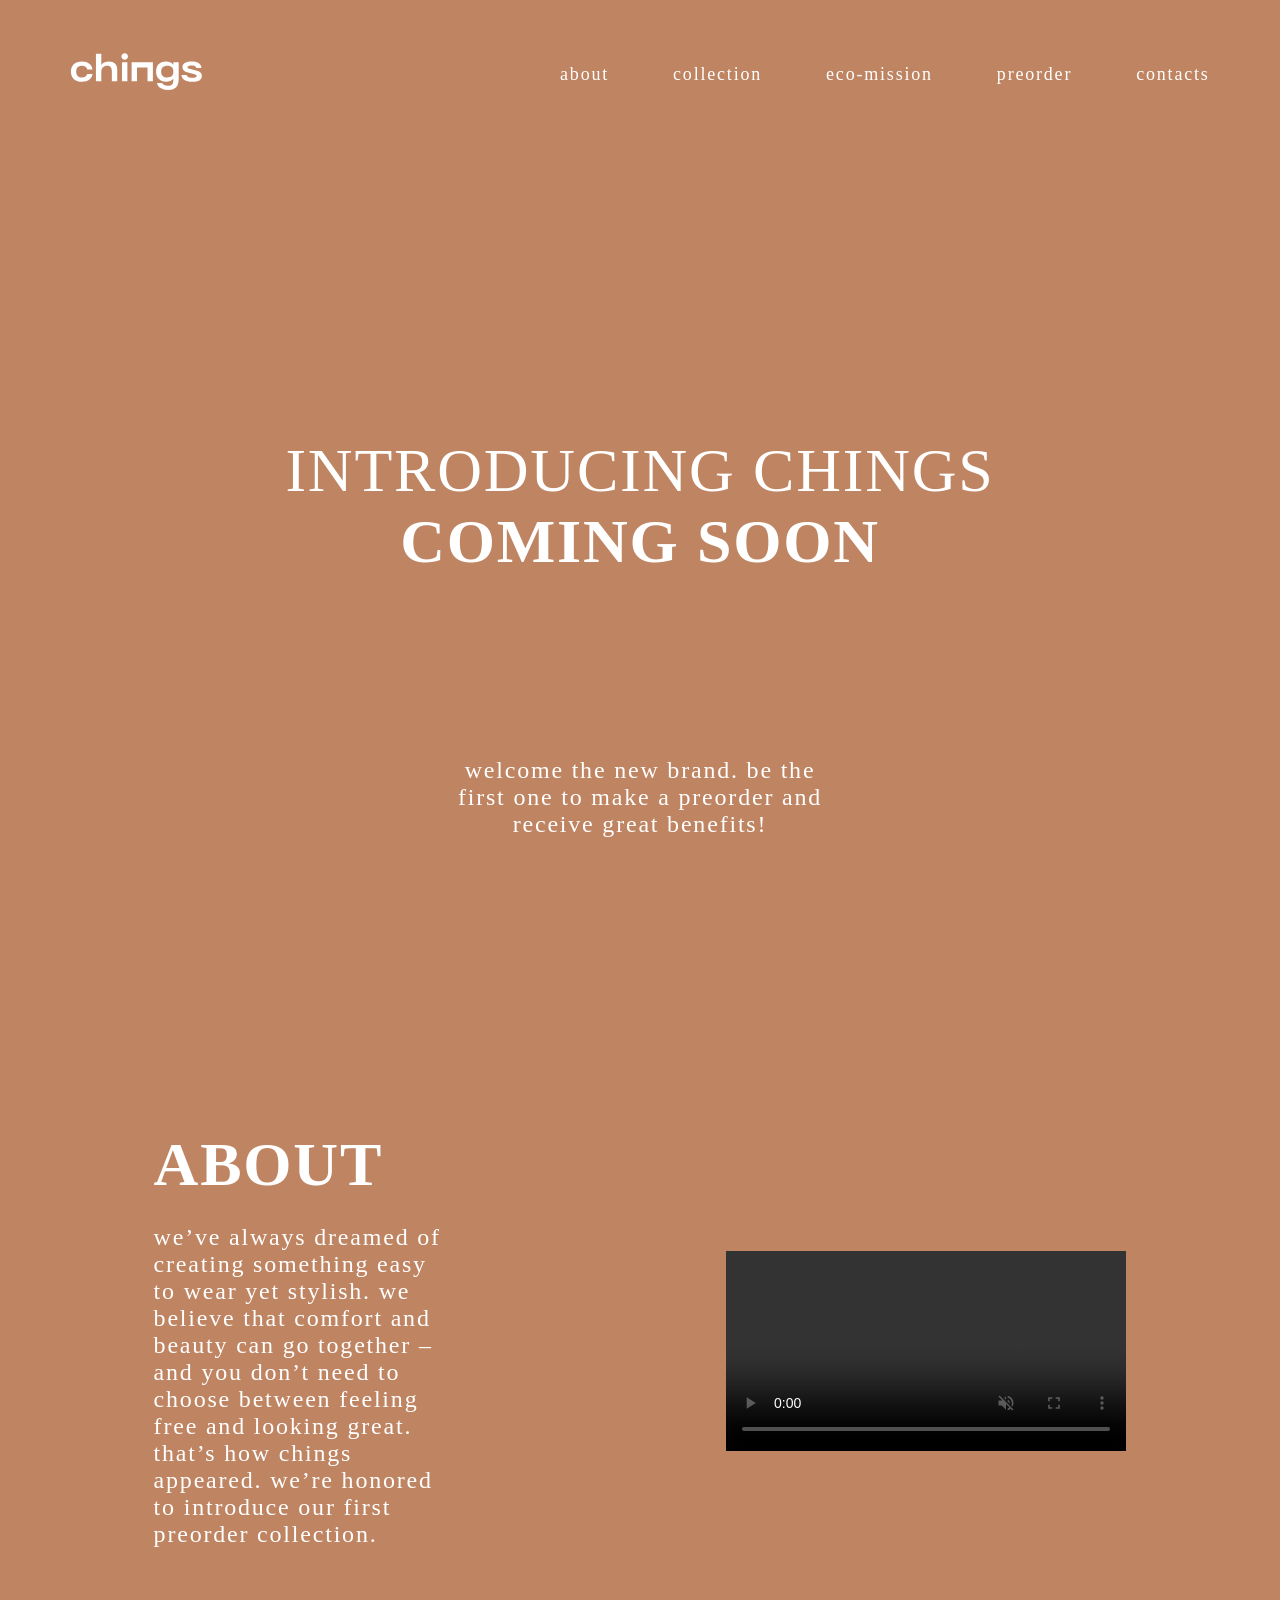
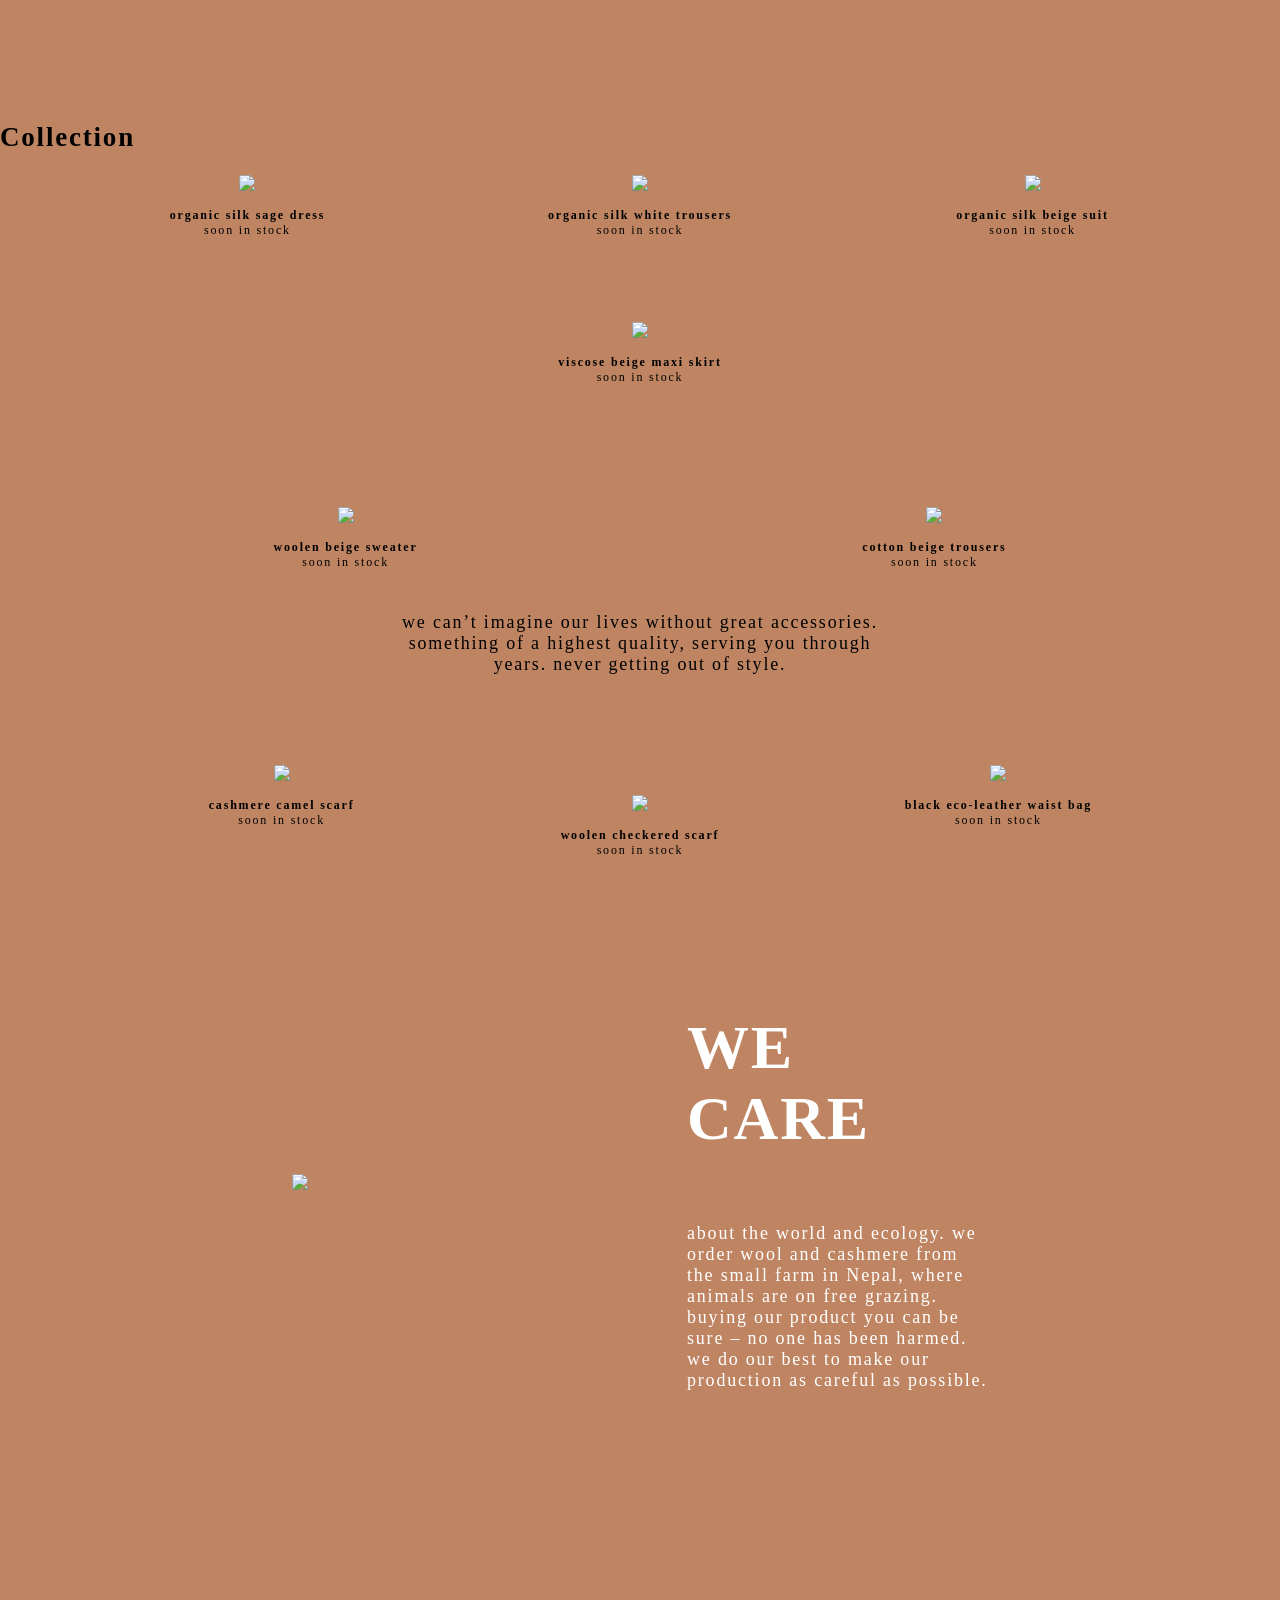
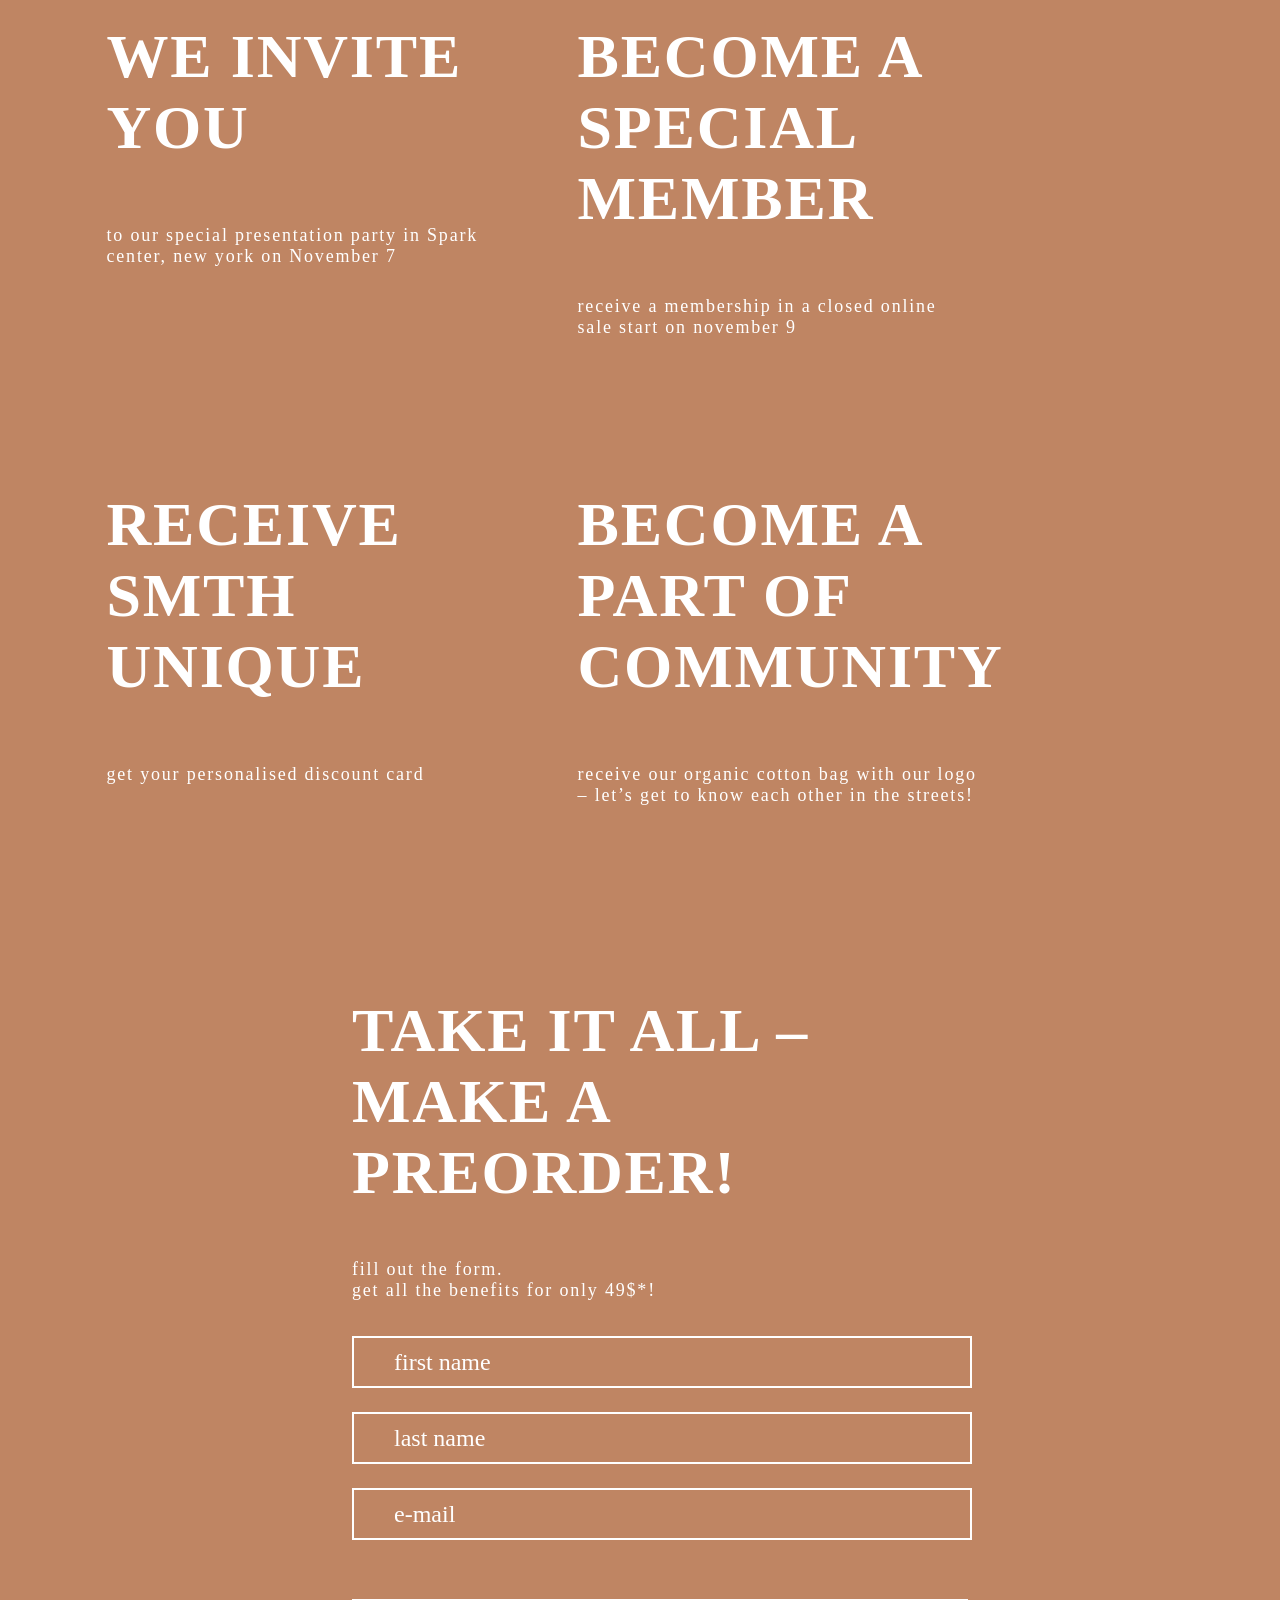
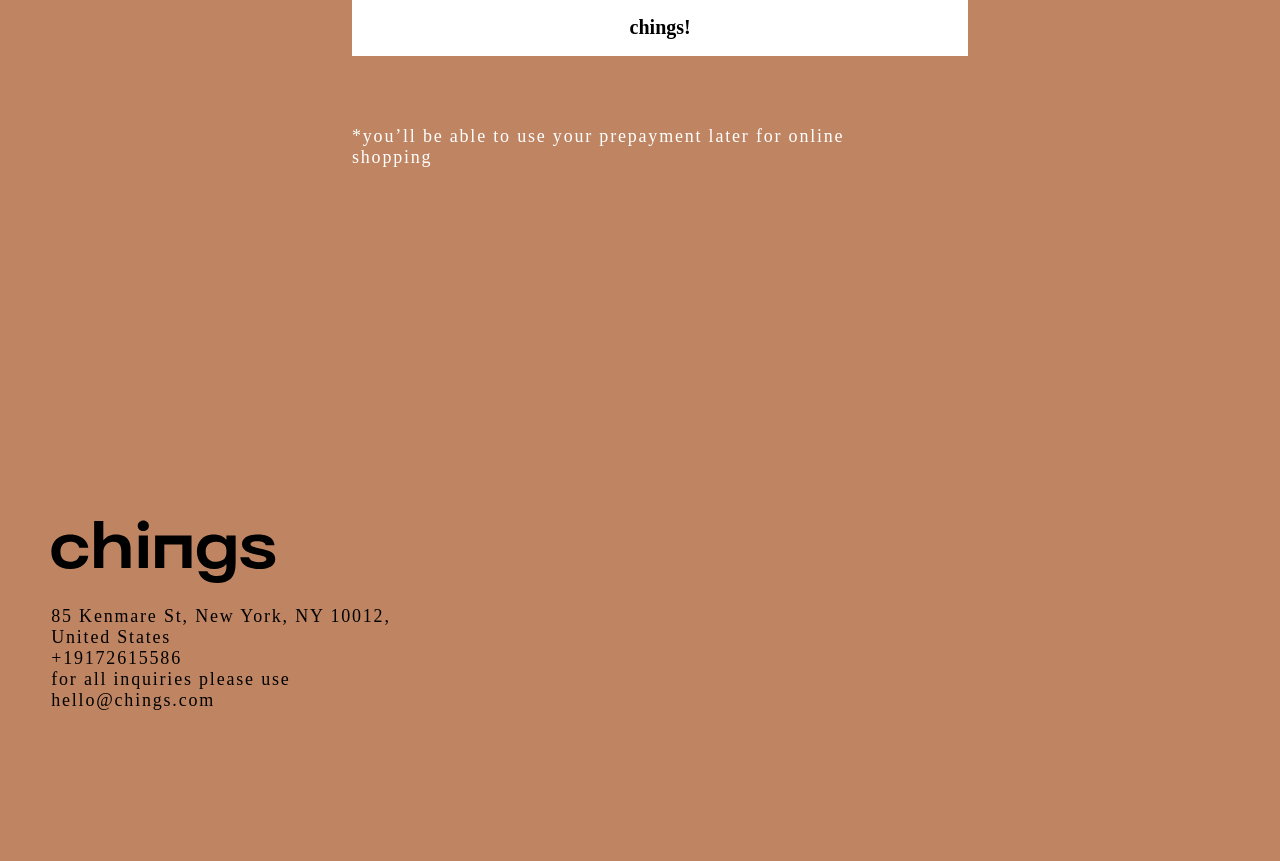
==== index.html @ 89f4951e "Add files via upload" ====
<!DOCTYPE html>
<html lang="en">
<head>
  <meta charset="UTF-8">
  <meta name="viewport" content="width=device-width, initial-scale=1.0">
  <meta http-equiv="X-UA-Compatible" content="ie=edge">
  <title>Chings</title>
  <link rel="stylesheet" href="css/style.css">
</head>
<body>
  <header>
    <div class="navigation">
    <div class="header_logo">
    <a class="main_link" href="https://mlaarr.github.io/chings/">
    <svg viewBox="0 0 131 37" fill="none" xmlns="http://www.w3.org/2000/svg">
<path d="M11.8356 28.576C18.2436 28.576 21.9516 25.012 22.3476 20.872H17.0916C16.5876 22.996 14.7156 24.364 11.9076 24.364C8.19961 24.364 6.14761 22.24 6.14761 18.532C6.14761 14.824 8.19961 12.736 11.9076 12.736C14.7156 12.736 16.5876 13.924 17.0916 16.3H22.3476C21.9516 11.692 17.8116 8.524 11.8356 8.524C4.88761 8.524 0.891609 12.628 0.891609 18.532C0.891609 24.328 4.77961 28.576 11.8356 28.576ZM25.7355 28H31.0635V18.604C31.0635 15.004 33.6555 12.736 36.8595 12.736C39.8115 12.736 41.5395 14.428 41.5395 18.388V28H46.8675V16.3C46.8675 11.368 43.7715 8.524 38.5875 8.524C35.8875 8.524 32.8995 9.424 31.0635 11.944V0.639998H25.7355V28ZM54.2529 6.58C56.0529 6.58 57.5289 5.212 57.5289 3.412C57.5289 1.72 56.1609 0.352 54.2529 0.352C52.5249 0.352 51.0129 1.72 51.0129 3.412C51.0129 5.212 52.5249 6.58 54.2529 6.58ZM51.6249 28H56.9529V9.1H51.6249V28ZM61.1379 28H66.4659V14.356H76.9419V28H82.2699V9.1H61.1379V28ZM102.543 9.1V11.584C100.887 9.568 98.2592 8.524 95.1992 8.524C88.6472 8.524 85.4072 12.808 85.4072 18.424C85.4072 24.4 89.1512 28.576 95.4152 28.576C98.4752 28.576 100.923 27.532 102.543 25.66V26.992C102.471 30.988 101.103 32.608 97.0712 32.608C94.2272 32.608 92.1032 31.6 91.4912 29.872H86.2712C87.3152 34.336 91.2032 36.64 97.3232 36.64C103.947 36.64 107.871 33.652 107.871 25.48V9.1H102.543ZM102.543 19.18C102.543 22.6 100.059 24.328 96.6032 24.328C92.7872 24.328 90.4832 22.276 90.4832 18.496C90.4832 14.788 92.7512 12.772 96.5312 12.772C99.9872 12.772 102.543 14.464 102.543 17.668V19.18ZM121.49 28.576C127.538 28.576 130.886 26.56 130.886 22.744C130.886 19.108 127.826 17.92 123.254 16.912C118.934 16.012 116.522 15.508 116.522 14.212C116.522 12.808 118.646 12.412 120.662 12.412C122.858 12.412 125.054 12.88 125.342 14.86H130.454C130.202 11.08 127.286 8.524 120.95 8.524C115.874 8.524 111.554 10.144 111.59 14.176C111.662 17.92 115.37 19.288 120.986 20.44C123.722 21.016 125.738 21.412 125.738 22.816C125.738 24.004 124.37 24.616 121.598 24.616C118.322 24.616 116.234 23.788 115.622 21.808H110.582C110.942 25.84 114.398 28.576 121.49 28.576Z" fill="white"/>
    </svg>
    </a>
    </div>
    <nav>
      <ul class="menu">
      <li class="nav_item"><a class="navigation_link" href="#about">about</a></li>
      <li class="nav_item"><a class="navigation_link" href="#collection">collection</a></li>
      <li class="nav_item"><a class="navigation_link" href="#mission">eco-mission</a></li>
      <li class="nav_item"><a class="navigation_link" href="#preorder">preorder</a></li>
      <li class="nav_item"><a class="navigation_link" href="#contacts">contacts</a></li>
      </ul>
    </nav>
    </div>
    <h1>
      <span class="introducing_chings">introducing chings</span>
      <span class="coming_soon">coming soon</span>
    </h1>
    <h2 class="welcome">welcome the new brand.
be the first one to make a preorder
and receive great benefits!
    </h2>
  </header>
  <main>
    <article class="about">
      <div class="about_text_block">
      <h2 class="about_heading">About</h2>
      <p class="description_about">we’ve always dreamed of creating something easy to wear yet stylish. we believe that comfort and beauty can go together – and you don’t need to choose between feeling free and looking great.
that’s how chings appeared.

we’re honored to introduce
our first preorder collection.</p>
      </div>
        <video width="400px" controls autoplay muted loop>
            <source src="videos/HIDE_Sh1_C005_Flic.mp4" type="video/mp4">
        </video>
    </article>
    <article class="items">
      <h2 class="collection_heading">Collection</h2>
      <ul class="items_list" id="collection">
        <li class="item">
          <picture class="item_photo">
            <img class="first_row" src="images/sage_dress.jpeg">
          </picture>
          <p class="description">organic silk sage dress</p>
          <p class="availability">soon in stock</p>
        </li>
        <li class="item">
          <picture class="item_photo">
            <img class="first_row" src="images/white_trousers.jpeg">
          </picture>
          <p class="description">organic silk white trousers</p>
          <p class="availability">soon in stock</p>
        </li>
        <li class="item">
          <picture class="item_photo">
            <img class="first_row" src="images/beige_suit.jpeg">
          </picture>
          <p class="description">organic silk beige suit</p>
          <p class="availability">soon in stock</p>
        </li>
        <li class="item">
          <picture class="item_photo">
            <img class="second_row" src="images/beige_skirt.jpg">
          </picture>
          <p class="description">viscose beige maxi skirt</p>
          <p class="availability">soon in stock</p>
        </li>
        <li class="item">
          <picture class="item_photo">
            <img class="third_row" src="images/beige_sweater.jpeg">
          </picture>
          <p class="description">woolen beige sweater</p>
          <p class="availability">soon in stock</p>
        </li>
        <li class="item">
          <picture class="item_photo">
            <img class="third_row" src="images/beige_trousers.jpeg">
          </picture>
          <p class="description">cotton beige trousers</p>
          <p class="availability">soon in stock</p>
        </li>
      </ul>
      <p class="accessories_desc">we can’t imagine our lives without great accessories.
something of a highest quality, serving you through years.
never getting out of style.</p>
      <ul class="accessories_list">
        <li class="item">
          <picture class="item_photo">
            <img class="accessory" src="images/scarf_details1.jpeg">
          </picture>
          <p class="description">cashmere camel scarf</p>
          <p class="availability">soon in stock</p>
        </li>
        <li class="item">
          <picture class="item_photo">
            <img class="accessory" src="images/checkered_scarf.jpeg">
          </picture>
          <p class="description">woolen checkered scarf</p>
          <p class="availability">soon in stock</p>
        </li>
        <li class="item">
          <picture class="item_photo">
            <img class="accessory" src="images/black_bag.jpeg">
          </picture>
          <p class="description">black eco-leather waist bag</p>
          <p class="availability">soon in stock</p>
        </li>
      </ul>
    </article>
    <article class="we_care" id="mission">
      <picture>
        <img class="farm" src="images/farm.jpg">
      </picture>
      <div class="we_care_text_block">
      <h2 class="we_care_heading">we care</h2>
      <p>about the world and ecology. we order wool and cashmere from the small farm in Nepal, where animals are on free grazing. buying our product you can be sure – no one has been harmed. we do our best to make our production as careful as possible.</p>
      </div>
    </article>
    <article class="benefits">
      <ul class="benefits_list">
        <li class="benefit">
        <h3 class="benefit_name">we invite you</h3>
        <p>to our special presentation party in Spark center, new york
on November 7</p>
        </li>
        <li class="benefit">
        <h3 class="benefit_name">become a special member</h3>
        <p>receive a membership
in a closed online sale start
on november 9</p>
        </li>
        <li class="benefit">
        <h3 class="benefit_name">receive smth unique</h3>
        <p>get your personalised
discount card</p>
        </li>
        <li class="benefit">
        <h3 class="benefit_name">become a part of community</h3>
        <p>receive our organic cotton bag with our logo – let’s get to know each other in the streets!</p>
        </li>
      </ul>
    </article>
    <article class="form" id="preorder">
      <h2 class="order_heading">Take it all – make a preorder!</h2>
      <p>fill out the form.<br />
get all the benefits for only 49$*!</p>
      <form action="https://www.jotform.com/build/202833652515352">
      <label><input placeholder="first name" type="text" name="first_name"></label>
      <label><input placeholder="last name" type="text" name="last_name"></label>
      <label><input placeholder="e-mail" type="e-mail" name="e-mail"></label>
      <button type="submit" name="chings!">chings!</button>
      </form>
      <p>*you’ll be able to use your prepayment later for online shopping</p>
    </article>
  </main>
  <footer>
    <div class="footer_logo" id="contacts">
      <svg width="225" height="63" viewBox="0 0 225 63" fill="none" xmlns="http://www.w3.org/2000/svg">
      <path d="M19.2169 48.992C30.2529 48.992 36.6389 42.854 37.3209 35.724H28.2689C27.4009 39.382 24.1769 41.738 19.3409 41.738C12.9549 41.738 9.42088 38.08 9.42088 31.694C9.42088 25.308 12.9549 21.712 19.3409 21.712C24.1769 21.712 27.4009 23.758 28.2689 27.85H37.3209C36.6389 19.914 29.5089 14.458 19.2169 14.458C7.25088 14.458 0.368883 21.526 0.368883 31.694C0.368883 41.676 7.06488 48.992 19.2169 48.992ZM43.1557 48H52.3317V31.818C52.3317 25.618 56.7957 21.712 62.3137 21.712C67.3977 21.712 70.3737 24.626 70.3737 31.446V48H79.5497V27.85C79.5497 19.356 74.2177 14.458 65.2897 14.458C60.6397 14.458 55.4937 16.008 52.3317 20.348V0.879997H43.1557V48ZM92.2689 11.11C95.3689 11.11 97.9109 8.754 97.9109 5.654C97.9109 2.74 95.5549 0.384 92.2689 0.384C89.2929 0.384 86.6889 2.74 86.6889 5.654C86.6889 8.754 89.2929 11.11 92.2689 11.11ZM87.7429 48H96.9189V15.45H87.7429V48ZM104.126 48H113.302V24.502H131.344V48H140.52V15.45H104.126V48ZM175.436 15.45V19.728C172.584 16.256 168.058 14.458 162.788 14.458C151.504 14.458 145.924 21.836 145.924 31.508C145.924 41.8 152.372 48.992 163.16 48.992C168.43 48.992 172.646 47.194 175.436 43.97V46.264C175.312 53.146 172.956 55.936 166.012 55.936C161.114 55.936 157.456 54.2 156.402 51.224H147.412C149.21 58.912 155.906 62.88 166.446 62.88C177.854 62.88 184.612 57.734 184.612 43.66V15.45H175.436ZM175.436 32.81C175.436 38.7 171.158 41.676 165.206 41.676C158.634 41.676 154.666 38.142 154.666 31.632C154.666 25.246 158.572 21.774 165.082 21.774C171.034 21.774 175.436 24.688 175.436 30.206V32.81ZM208.065 48.992C218.481 48.992 224.247 45.52 224.247 38.948C224.247 32.686 218.977 30.64 211.103 28.904C203.663 27.354 199.509 26.486 199.509 24.254C199.509 21.836 203.167 21.154 206.639 21.154C210.421 21.154 214.203 21.96 214.699 25.37H223.503C223.069 18.86 218.047 14.458 207.135 14.458C198.393 14.458 190.953 17.248 191.015 24.192C191.139 30.64 197.525 32.996 207.197 34.98C211.909 35.972 215.381 36.654 215.381 39.072C215.381 41.118 213.025 42.172 208.251 42.172C202.609 42.172 199.013 40.746 197.959 37.336H189.279C189.899 44.28 195.851 48.992 208.065 48.992Z" fill="black"/>
      </svg>
    </div>
    <p class="contacts">
      <span>85 Kenmare St, New York, NY 10012, United States</span>
      <span><a class="contact_link" href="tel:+19172615586">+19172615586</a></span>
      <span>for all inquiries please use <a class="contact_link" href="email:hello@chings.com">hello@chings.com</a></span>
    </p>
  </footer>
</body>
</html>
---- css/style.css ----
@font-face {
    font-family:"PT Mono";
    src:url("../fonts/PTMono-Regular.ttf") format("ttf");
    font-weight: 700;
    font-style: normal;
}

@font-face {
    font-family:"AT-Surt";
    src:url("../fonts/AT-Surt-Regular.ttf") format("ttf");
    src:url("../fonts/AT-Surt-Regular.woff") format("woff");
    src:url("../fonts/AT-Surt-Regular.woff2") format("woff2");
    font-weight: 400;
    font-style: normal;
}

@font-face {
    font-family:"AT-Surt";
    src:url("../fonts/AT-Surt-Light.ttf") format("ttf");
    src:url("../fonts/AT-Surt-Light.woff") format("woff");
    src:url("../fonts/AT-Surt-Light.woff2") format("woff2");
    font-weight: 100;
    font-style: normal;
}

/* body {
  font-family: "AT-Surt";
  margin: 0;
  border: 0;
  padding: 0;
  background-color: #BF8563;
  font-feature-settings: "calt", "ss01" on;
  letter-spacing: 1.8px;
  font-size: 18px;
  margin-bottom: 0;
  min-width: 320px;
  display: flex;
  flex-wrap: wrap;
  justify-content: center;
}

header {
  display: flex;
  flex-wrap: wrap;
  background-color: #BF8563;
  background-image: url("../images/elizaveta-strelkova-gUPznplBsLI-unsplash.jpg");
  background-position: right;
  background-size: cover;
  position: relative;
  width: 100%;
  min-height: 812px;
  justify-content: center;
  padding-top: 46px;
}

a {
    color: #ffffff;
}

a:link {
  text-decoration: none;
}

a:visited {
  text-decoration: none;
}

a:hover {
  text-decoration: underline;
}

a:active {
  text-decoration: underline;
}

.navigation {
  width: 100%;
  display: flex;
  flex-direction: column-reverse;
}

.header_logo {
  width: 227px;
  position: relative;
  margin: auto;
  margin-bottom: 0;
}

.menu {
  list-style: none
  box-sizing: border-box;
  font-size: 14px;
  justify-content: space-between;
  margin: auto;
  text-align: center;
  line-height: 170%;
}

h1 {
  margin: 0;
}

.introducing_chings {
  display: none;
}

.coming_soon {
  width: 100%;
  font-weight: 100;
  font-size: 20px;
  color: #ffffff;
  align-self: center;
  text-transform: uppercase;
  margin-top: 0;
  font-feature-settings: "calt", "ss01" off;
}

.welcome {
  width: 100%;
  color: #ffffff;
  font-size: 14px;
  font-weight: 100;
  text-align: center;
  font-feature-settings: "calt", "ss01" off;
}

.about {
  display: flex;
  flex-wrap: wrap;
  flex-direction: column;
  width: 100%;
  align-items: center;
  justify-content: center;
  margin-top: 60px;
}

.block_name {
  width: 100%;
  text-align: center;
  color: #ffffff;
  text-transform: uppercase;
  font-feature-settings: "calt", "ss01" off;
  font-size: 36px;
  order: 1;
}

.about_photo {
  order: 2;
}

.model_photo {
  margin-top: 40px;
  width: 200px;
}

.description_about {
  width: 77%;
  margin: auto;
  color: #ffffff;
  font-size: 14px;
  margin-top: 72px;
  margin-bottom: 72px;
  order: 3;
}

.items_list, .items {
  list-style: none;
  padding: 0;
  width: 100%;
  align-items: center;
  justify-content: center;
}

.item {
  width: 100%;

  /* margin: auto; */
/* } */

/* .first_row, .second_row, .third_row, .accessory {
  width: 80%;
  margin: auto;
}


.farm {
  width: 30%;
}  */

body {
    font-family: "AT-Surt";
    margin: 0;
    border: 0;
    padding: 0;
    background-color: #BF8563;
    font-feature-settings: "calt", "ss01" on;
    letter-spacing: 1.8px;
    font-size: 18px;
    margin-bottom: 0;
    min-width: 320px;
}

header {
    background-color: #BF8563;
    background-image: url("../images/elizaveta-strelkova-gUPznplBsLI-unsplash.jpg");
    background-size: cover;
    position: relative;
    width: 100%;
    height: 100vh;
    min-height: 800px;
    padding-top: 46px;
}

a {
    color: #ffffff;
}

a:link {
    text-decoration: none;
}

a:visited {
    text-decoration: none;
}

a:hover {
    text-decoration: underline;
}

a:active {
    text-decoration: underline;
}

.navigation {
    display: flex;
    flex-wrap: nowrap;
    align-items: center;
    justify-content: space-between;
    width: 89%;
    margin-left: auto;
    margin-right: auto;
}

.menu {
    list-style: none;
    padding: 0;
    font-weight: lighter;
    display: flex;
    justify-content: space-between;
}

.nav_item:nth-child(-n+4){
    padding-right: 64px;
}

.header_logo {
    width: 132px;
}

h1 {
    width: 100%;
    text-align: center;
    margin-left: auto;
    margin-right: auto;
    margin-top: calc(50vh - (72px + 46px));
}

.introducing_chings, .coming_soon {
    font-feature-settings: "calt", "ss01" off;
    display: block;
    color: #ffffff;
    font-size: 62px;
    text-transform: uppercase;
}

.introducing_chings {
    font-feature-settings: "calt", "ss01" on;
    font-weight: 100;
}


.welcome {
    font-size: 24px;
    font-weight: lighter;
    width: 30%;
    margin-left: auto;
    margin-right: auto;
    text-align: center;
    color: #ffffff;
    margin-top: 20vh;
}

.about {
    margin-top: 183px;
    display: flex;
    flex-wrap: wrap;
    width: 76%;
    margin-left: auto;
    margin-right: auto;
    margin-bottom: 150px;
    justify-content: space-between;
    align-items: center;
}

.about_text_block {
    width: 30%;
    padding-right: 25%;
}

.about_heading {
    color: #ffffff;
    font-size: 62px;
    text-transform: uppercase;
    margin-top: 0;
    margin-bottom: 0;
}

.description_about {
    display: flex;
    flex-wrap: wrap;
    justify-content: flex-start;
    display: block;
    position: relative;
    color: #ffffff;
    font-size: 24px;
}

.about_photo {
    width: 40%;
}

.model_photo {
    padding-left: 20%;
    width: 100%;
}

.items_list, .accessories_list {
    display: flex;
    flex-wrap: wrap;
    width: 92%;
    margin: auto;
    margin-top: 125px;
    margin-block-end: 0;
    margin-block-start: 0;
    padding-inline-start: 0;
    padding-left: 0;
    list-style: none;
}

.items_list .item:nth-child(-n+3) {
    width: 33%;
    margin: auto;
}

.items_list .item:nth-child(-n+3) .first_row{
    width: 280px;
}

.item {
    display: flex;
    align-items: center;
    justify-content: center;
    flex-direction: column;
}

.description, .availability {
    font-size: 12px;
}

.description {
    font-weight: bold;
    margin-bottom: 0;
}

.availability {
    margin-top: 0;
}

.items_list .item:nth-child(4) {
    width: 100%;
    margin-top: 24px;
    padding-top: 24px;
}

.items_list .item:nth-child(4) img {
    margin-top: 24px;
    width: 646px;
}

.items_list .item:nth-child(4) .availability {
    padding-bottom: 10px;
}

.items_list .item:nth-child(n+5) {
    width: 47%;
    margin: auto;
    margin-top: 100px;
    margin-bottom: 6px;
}

.items_list .item:nth-child(n+5) img {
    width: 400px;
}

.accessories_desc {
    width: 40%;
    text-align: center;
    margin: auto;
    margin-top: 24px;
}

.accessories_list {
    width: 84%;
}

.accessories_list .item:nth-child(-n+4) {
    width: 25%;
    margin: auto;
    margin-top: 0;
    margin-bottom: 6px;
}

.accessories_list .item:nth-child(-n+4) img {
    width: 310px;
    margin-top: 60px;
}

.accessories_list .item:nth-child(2n+2) {
    padding-top: 60px;
}

.we_care {
    display: flex;
    flex-wrap: wrap;
    width: 84%;
    margin: auto;
    margin-top: 84px;
    margin-bottom: 150px;
    justify-content: space-around;
    align-items: center;
}

.we_care_text_block {
    color: #ffffff;
    font-weight: 100;
    display:flex;
    flex-wrap: wrap;
    justify-content: flex-start;
    width: 28%;
}

.farm {
    width: 400px;
}

.benefits_list {
    display: flex;
    flex-wrap: wrap;
    width: 92%;
    font-weight: 100;
    margin: auto;
    list-style: none;
    color: #ffffff;
}

.benefit {
    box-sizing: border-box;
    width: 40%;
    padding-left: 3%;
    padding-right: 3%;
    padding-bottom: 6%;
}

.we_care_heading, .benefit_name, .order_heading {
    color: #ffffff;
    font-feature-settings: "calt", "ss01" off;
    font-size: 62px;
    text-transform: uppercase;
}

.form {
    width: 45%;
    margin: auto;
    margin-top: 100px;
    padding-bottom: 167px;
}

.form h2 {
    width: 100%;
}

.form p {
    color: #ffffff;
    margin-top: 35px;
    margin-bottom: 35px;
}

.form input {
    width: 100%;
    border: 2px white solid;
    background-color: #BF8563;
    font-size: 24px;
    color: #ffffff;
    padding-left: 20px;
    padding-right:20px;
    padding-top: 10px;
    padding-bottom: 10px;
    margin-bottom: 24px;
}

::placeholder {
    color: #ffffff;
    font-family: AT-Surt;
    font-weight: lighter;
    padding: 20px;
}

button {
    font-family: AT-Surt;
    font-weight: bold;
    background: #ffffff;
    color: #000000;
    font-size: 20px;
    padding: 15px 32px;
    font-weight: bold;
    width: 107%;
    border: 2px white solid;
    margin-top: 35px;
    margin-bottom: 35px;
}

.start {
    font-size: 18px;
}

.form p:nth-child(n+3) {
    font-size: 18px;
}

footer {
    background-image: url("../images/fabric_background3.jpg");
    background-size: cover;
    width: 100%;
    padding-bottom: 150px;
}

.footer_logo {
    margin-left: 4%;
    padding-top: 150px;
}

.contacts {
    font-size: 18px;
    font-weight: lighter;
    margin-left: 4%;
    width: 27%;
    display: flex;
    flex-wrap: wrap;
    margin-bottom: 0;
}

.contact_link {
    color: #000000;
}

.items_list .item:nth-child(4)::before {
    content: url("../images/fabric_background2.jpg");
    position: absolute;
    left: calc(50% - 475px);
    z-index: -1;
    margin: auto;
    overflow: hidden;
}


@media (min-width:646px) and (max-width:959px) {

    body {
        font-size: 12px;
    }

    .items_list .item:nth-child(4)::before {
        width: 100%;
        left: 0;
    }

    .nav_item:nth-child(-n+4){
        padding-right: 24px;
    }

    .we_care_heading, .benefit_name, .order_heading {
        color: #ffffff;
        font-feature-settings: "calt", "ss01" off;
        font-size: 42px;
        text-transform: uppercase;
    }

    .introducing_chings, .coming_soon {
        font-feature-settings: "calt", "ss01" off;
        display: block;
        color: #ffffff;
        font-size: 42px;
        text-transform: uppercase;
    }

    .welcome {
        font-size: 16px;
    }

    .description_about {
        font-size: 12px;
    }

    .items_list .item:nth-child(-n+3) .first_row{
        width: 200px;
    }

    .items_list .item:nth-child(n+5) img {
        width: 250px;
    }

    .accessories_list .item:nth-child(-n+4) img {
        width: 200px;
        margin-top: 60px;
    }
}

@media (min-width:320px) and (max-width:649px) {

    body {
        font-size: 16px;
    }

    .navigation {
        display: flex;
        flex-direction: column-reverse;
        width: 70%;
    }

    .nav_item:nth-child(-n+4){
        padding-right: 15px;
    }

    .menu {
        display: flex;
        flex-wrap: wrap;
        width: 80%;
        justify-content: center;
        margin: auto;
    }

    .header_logo {
        margin-top: 200px;
        width: 100%;
    }

    h1 {
        margin: 0;
    }

    .introducing_chings {
        display: none;
    }

    .coming_soon {
        font-feature-settings: "calt", "ss01" on;
        font-weight: 100;
        font-size: 24px;
    }

    .welcome {
        font-size: 16px;
        width: 50%;
    }

    .about {
        width: 100%;
        flex-direction: column;
        margin-top: 45px;
        margin-bottom: 45px;
        align-items: center;
        justify-content: center;
    }

    .about_heading {
        font-size: 42px;
    }

    .about_text_block {
        padding: 0;
        width: 80%;
        align-items: center;
        justify-content: center;
        text-align: center;
    }

    .description_about {
        font-size: 18px;
        width: 100%;
        padding: 0;
    }

    .about_photo {
        width: 80%;
        margin: auto;
    }

    .model_photo {
        padding: 0;
        margin: auto;
        width: 100%;
    }

    .items_list {
        flex-direction: column;
    }

    .collection_heading {
        font-size: 42px;
        color: #ffffff;
        text-transform: uppercase;
        text-align: center;
        font-feature-settings: "calt", "ss01" off;
    }

    .items_list .item:nth-child(-n+3) .first_row{
        margin-top: 15px;
        width: 300px;
    }

    .items_list .item:nth-child(4)::before {
        width: 100%;
        height: 60%;
        left: 0;
    }

    .description, .availability {
        font-size: 12px;
        text-align: center;
    }

    .items_list .item:nth-child(4) img {
        margin-top: 24px;
        width: 100%;
    }

    .items_list .item:nth-child(4) {
        margin-bottom: 54px;
    }

    .items_list .item:nth-child(n+5) img {
        width: 300px;
    }

    .items_list .item:nth-child(n+5) {
        margin-top: 15px;
    }

    .accessories_desc {
        width: 80%;
    }

    .accessories_list {
        width: 100%;
        flex-direction: column;
    }

    .accessories_list .item:nth-child(-n+4) img {
        width: 300px;
        margin-top: 15px;
    }

    .accessories_list .item:nth-child(-n+4){
        width: 100%;
    }

    .accessories_list .item:nth-child(2n+2) {
        padding-top: 0;
    }

    .we_care {
        width: 100%;
        flex-direction: column-reverse;
        margin-top: 45px;
        margin-bottom: 45px;
        align-items: center;
        justify-content: center;
    }

    .we_care_heading {
        font-size: 42px;
    }

    .we_care_text_block {
        padding: 0;
        width: 80%;
        align-items: center;
        justify-content: center;
        text-align: center;
    }

    .farm {
        width: 320px;
    }

    .benefits {
        display: flex;
        flex-wrap: nowrap;
        flex-direction: column;
    }

    .order_heading, .benefit_name {
        width: 100%;
        font-size: 36px;
    }

    .benefit {
        width: 100%;
        font-size: 16px;
    }

    .benefits_list {
        padding: 0;
        width: 80%;
    }

    .form {
        display: flex;
        flex-wrap: nowrap;
        flex-direction: column;
        align-items: center;
        justify-content: center;
        width: 80%;
        margin: auto;
    }

    .form form {
        /* width: 80%; */
        display: flex;
        flex-wrap: nowrap;
        flex-direction: column;
        align-items: center;
        justify-content: center;
        margin: auto;
    }

    .form form label {
        /* width: 80%; */
    }

    .form p:nth-child(n+3){
        font-size: 16px;
        width: 80%;
    }

    .form input {
        /* width: 80%; */
        font-size: 16px;
    }

    button {
        width: 300px;
        margin: auto;
    }

    .contacts {
        font-size: 16px;
        font-weight: lighter;
        margin-left: 4%;
        width: 90%;
        display: flex;
        flex-wrap: wrap;
        margin-bottom: 0;
    }

}





/* @media (min-width: 960px) and (max-width:1319px) {
  body {
    font-family: "AT-Surt";
    margin: 0;
    border: 0;
    padding: 0;
    background-color: #BF8563;
    font-feature-settings: "calt", "ss01" on;
    letter-spacing: 1.8px;
    font-size: 18px;
    margin-bottom: 0;
  }

  header {
    background-color: #BF8563;
    background-image: url("../images/elizaveta-strelkova-gUPznplBsLI-unsplash.jpg");
    background-size: cover;
    position: relative;
    width: 100%;
    min-height: 800px;
    padding-top: 46px;
  }

  a {
      color: #ffffff;
  }

  a:link {
    text-decoration: none;
  }

  a:visited {
    text-decoration: none;
  }

  a:hover {
    text-decoration: underline;
  }

  a:active {
    text-decoration: underline;
  }

  .navigation {
    display: flex;
    flex-wrap: nowrap;
    align-items: center;
    justify-content: space-between;
    width: 89%;
    margin-left: auto;
    margin-right: auto;
  }

  .menu {
    font-size: 12px;
    font-weight: lighter;
    width: 50%;
    display: flex;
    justify-content: space-between;
  }

  .header_logo {
    width: 132px;
  }

  h1 {
    width: 100%;
    text-align: center;
    margin-left: auto;
    margin-right: auto;
    margin-top: calc(50vh - (72px + 46px));
  }

  .introducing_chings, .coming_soon {
    font-feature-settings: "calt", "ss01" off;
    display: block;
    color: #ffffff;
    font-size: 42px;
    text-transform: uppercase;
  }

  .introducing_chings {
    font-weight: 100;
  }

  h2 .welcome {
    display: flex;
    flex-wrap: wrap;
    font-size: 12px;
    font-weight: lighter;
    width: 27%;
    padding-top: 160px;
    padding-bottom: 60px;
    margin-left: auto;
    margin-right: auto;
    text-align: center;
    color: #ffffff;
  }

  /* main {
    width: 92%;
  } */

/* .about {
  margin-top: 183px;
  display: flex;
  flex-wrap: wrap;
  width: 76%;
  margin-left: auto;
  margin-right: auto;
  margin-top: 150px;
  margin-bottom: 150px;
  justify-content: space-between;
  align-items: center;
}

.about_text_block {
  display: flex;
  flex-wrap: wrap;
  color: #ffffff;
  width: 40%;
  justify-content: flex-start;
}

.description_about {
  padding-top: 59px;
  display: block;
  position: relative;
}

.about img {
    width: 280px;
}

.block_name {
  color: #ffffff;
  font-size: 42pt;
  text-transform: uppercase;
  margin-top: 0;
  margin-bottom: 0;
}


.items_list, .accessories_list {
  display: flex;
  flex-wrap: wrap;
  width: 92%;
  margin: auto;
  margin-top: 125px;
  margin-block-end: 0;
  margin-block-start: 0;
  padding-inline-start: 0;
  padding-left: 0;
  list-style: none;
} */

/* .items_list .item:nth-child(-n+3) {
  width: 33%;
  margin: auto;
}

.items_list .item:nth-child(-n+3) img{
  width: 280px;
}

.item {
  display: flex;
  align-items: center;
  justify-content: center;
  flex-direction: column;
}

.description, .availability {
  font-size: 12px;
}

.description {
  font-weight: bold;
  margin-bottom: 0;
}

.availability {
  margin-top: 0;
}

.items_list .item:nth-child(4) {
  width: 100%;
  margin-top: 24px;
  padding-top: 24px;
}

.items_list .item:nth-child(4) img {
  margin-top: 24px;
  width: 646px;
}

.items_list .item:nth-child(4) .availability {
  padding-bottom: 10px;
}

.items_list .item:nth-child(4)::before {
  content: url("../images/fabric_background2.jpg");
  position: absolute;
  left: calc(50% - 475px);
  z-index: -1;
  margin: auto;
  overflow: hidden;
}

.items_list .item:nth-child(n+5) {
  width: 47%;
  margin: auto;
  margin-top: 100px;
  margin-bottom: 6px;
}

.items_list .item:nth-child(n+5) img {
  width: 400px;
}

.accessories_desc {
  width: 40%;
  text-align: center;
  margin: auto;
  margin-top: 24px;
}

.accessories_list {
  width: 84%;
}

.accessories_list .item:nth-child(-n+4) {
  width: 25%;
  margin: auto;
  margin-top: 0;
  margin-bottom: 6px;
}

.accessories_list .item:nth-child(-n+4) img {
  width: 310px;
  margin-top: 60px;
}

.accessories_list .item:nth-child(2n+2) {
  padding-top: 60px;
}

.we_care {
  display: flex;
  flex-wrap: wrap;
  width: 84%;
  margin: auto;
  margin-top: 84px;
  margin-bottom: 150px;
  justify-content: space-around;
  align-items: center;
}

.we_care_text_block {
  color: #ffffff;
  font-weight: 100;
  display:flex;
  flex-wrap: wrap;
  justify-content: flex-start;
  width: 28%;
}

.farm {
  width: 400px;
}

.benefits_list {
  display: flex;
  flex-wrap: wrap;
  width: 92%;
  font-weight: 100;
  margin: auto;
  list-style: none;
  color: #ffffff;
}

.benefit {
  box-sizing: border-box;
  width: 46%;
  padding-left: 3%;
  padding-right: 3%;
  padding-bottom: 6%;
} */

/* h2, h3 {
  font-feature-settings: "calt", "ss01" off;
  font-size: 42px;
}

.form {
  width: 45%;
  margin: auto;
  margin-top: 100px;
}

.form h2 {
  width: 100%;
}

.form p {
  color: #ffffff;
  margin-top: 35px;
  margin-bottom: 35px;
}

.form input {
  width: 100%;
  border: 2px white solid;
  background-color: #BF8563;
  font-size: 24px;
  color: #ffffff;
  padding-top: 10px;
  padding-bottom: 10px;
  margin-bottom: 24px;
}

::placeholder {
  color: #ffffff;
  font-family: AT-Surt;
  font-weight: lighter;
  padding: 20px;
}

button {
  font-family: AT-Surt;
  font-weight: bold;
  background: #ffffff;
  color: #000000;
  font-size: 20px;
  padding: 15px 32px;
  font-weight: bold;
  width: 101%;
  border: 3px white solid;
  margin-top: 35px;
  margin-bottom: 35px;
}

.start {
  font-size: 18px;
}

.form p:nth-child(n+3) {
  font-size: 18px;
  padding-bottom: 167px;
}

footer {
  background-image: url("../images/fabric_background3.jpg");
  background-size: cover;
  width: 100%;
}

.footer_logo {
  margin-left: 4%;
  padding-top: 150px;
}

.contacts {
  font-size: 18px;
  font-weight: lighter;
  margin-left: 4%;
  width: 27%;
  display: flex;
  flex-wrap: wrap;
  padding-bottom: 150px;
  margin-bottom: 0;
}
} */

/* @media (min-width: 1319px) and (max-width:1440px) {
  body {
    font-family: "AT-Surt";
    margin: 0;
    border: 0;
    padding: 0;
    background-color: #BF8563;
    font-feature-settings: "calt", "ss01" on;
    letter-spacing: 2.4px;
    font-size: 24px;
    margin-bottom: 0;
  }

  header {
    background-color: #BF8563;
    background-image: url("../images/elizaveta-strelkova-gUPznplBsLI-unsplash.jpg");
    background-size: cover;
    position: relative;
    width: 100%;
    min-height: 800px;
    padding-top: 46px;
  }

  a {
      color: #ffffff;
  }

  a:link {
    text-decoration: none;
  }

  a:visited {
    text-decoration: none;
  }

  a:hover {
    text-decoration: underline;
  }

  a:active {
    text-decoration: underline;
  }

  .navigation {
    display: flex;
    flex-wrap: nowrap;
    align-items: center;
    justify-content: space-between;
    width: 89%;
    margin-left: auto;
    margin-right: auto;
  }

  .menu {
    font-size: 18px;
    font-weight: lighter;
    width: 50%;
    display: flex;
    justify-content: space-between;
  }

  h1 {
    width: 100%;
    text-align: center;
    margin-left: auto;
    margin-right: auto;
    margin-top: calc(50vh - (72px + 46px));
  }

  .header_logo {
    width: 132px;
  }

  .introducing_chings, .coming_soon {
    font-feature-settings: "calt", "ss01" off;
    display: block;
    color: #ffffff;
    font-size: 62px;
    text-transform: uppercase;
  }

  .introducing_chings {
    font-weight: 100;
  }

  h2 .welcome {
    display: flex;
    flex-wrap: wrap;
    font-size: 24px;
    font-weight: lighter;
    width: 27%;
    padding-top: 160px;
    padding-bottom: 60px;
    margin-left: auto;
    margin-right: auto;
    text-align: center;
    color: #ffffff;
  }

  /* main {
    width: 92%;
  } */

/* .about {
  margin-top: 183px;
  display: flex;
  flex-wrap: wrap;
  width: 76%;
  margin-left: auto;
  margin-right: auto;
  margin-top: 150px;
  margin-bottom: 150px;
  justify-content: space-between;
  align-items: center;
}

.about_text_block {
  display: flex;
  flex-wrap: wrap;
  color: #ffffff;
  width: 40%;
  justify-content: flex-start;
}

.description_about {
  padding-top: 59px;
  display: block;
  position: relative;
}

.about img {
    width: 380px;
}

.block_name {
  color: #ffffff;
  font-size: 42pt;
  text-transform: uppercase;
  margin-top: 0;
  margin-bottom: 0;
}


.items_list, .accessories_list {
  display: flex;
  flex-wrap: wrap;
  width: 92%;
  margin: auto;
  margin-top: 125px;
  margin-block-end: 0;
  margin-block-start: 0;
  padding-inline-start: 0;
  padding-left: 0;
  list-style: none;
}

.items_list .item:nth-child(-n+3) {
  width: 33%;
  margin: auto;
}

.items_list .item:nth-child(-n+3) img{
  width: 380px;
}

.item {
  display: flex;
  align-items: center;
  justify-content: center;
  flex-direction: column;
}

.description, .availability {
  font-size: 18px;
}

.description {
  font-weight: bold;
  margin-bottom: 0;
}

.availability {
  margin-top: 0;
}

.items_list .item:nth-child(4) {
  width: 100%;
  margin-top: 24px;
  padding-top: 24px;
}

.items_list .item:nth-child(4) img {
  margin-top: 24px;
  width: 646px;
}

.items_list .item:nth-child(4) .availability {
  padding-bottom: 10px;
}

.items_list .item:nth-child(4)::before {
  content: url("../images/fabric_background2.jpg");
  position: absolute;
  left: calc(50% - 475px);
  z-index: -1;
  margin: auto;
  overflow: hidden;
}

.items_list .item:nth-child(n+5) {
  width: 47%;
  margin: auto;
  margin-top: 100px;
  margin-bottom: 6px;
}

.items_list .item:nth-child(n+5) img {
  width: 540px;
}

.accessories_desc {
  width: 40%;
  text-align: center;
  margin: auto;
  margin-top: 24px;
}

.accessories_list {
  width: 84%;
}

.accessories_list .item:nth-child(-n+4) {
  width: 25%;
  margin: auto;
  margin-top: 0;
  margin-bottom: 6px;
}

.accessories_list .item:nth-child(-n+4) img {
  width: 310px;
  margin-top: 60px;
}

.accessories_list .item:nth-child(2n+2) {
  padding-top: 60px;
}

.we_care {
  display: flex;
  flex-wrap: wrap;
  width: 84%;
  margin: auto;
  margin-top: 84px;
  margin-bottom: 150px;
  justify-content: space-around;
  align-items: center;
}

.we_care_text_block {
  color: #ffffff;
  font-weight: 100;
  display:flex;
  flex-wrap: wrap;
  justify-content: flex-start;
  width: 28%;
}

.farm {
  width: 643px;
}

.benefits_list {
  display: flex;
  flex-wrap: wrap;
  width: 92%;
  font-weight: 100;
  margin: auto;
  list-style: none;
  color: #ffffff;
}

.benefit {
  box-sizing: border-box;
  width: 46%;
  padding-left: 3%;
  padding-right: 3%;
  padding-bottom: 6%;
} */

/* h2, h3 {
  font-feature-settings: "calt", "ss01" off;
}

.form {
  width: 45%;
  margin: auto;
  margin-top: 140px;
}

.form h2 {
  width: 100%;
}

.form p {
  color: #ffffff;
  margin-top: 35px;
  margin-bottom: 35px;
}

.form input {
  width: 100%;
  border: 2px white solid;
  background-color: #BF8563;
  font-size: 24px;
  color: #ffffff;
  padding-top: 10px;
  padding-bottom: 10px;
  margin-bottom: 24px;
}

::placeholder {
  color: #ffffff;
  font-family: AT-Surt;
  font-weight: lighter;
  padding: 20px;
}

button {
  font-family: AT-Surt;
  font-weight: bold;
  background: #ffffff;
  color: #000000;
  font-size: 20px;
  padding: 15px 32px;
  font-weight: bold;
  width: 101%;
  border: 3px white solid;
  margin-top: 35px;
  margin-bottom: 35px;
}

.start {
  font-size: 18px;
}

.form p:nth-child(n+3) {
  font-size: 18px;
  padding-bottom: 167px;
}

footer {
  background-image: url("../images/fabric_background3.jpg");
  background-size: cover;
  width: 100%;
}

.footer_logo {
  margin-left: 4%;
  padding-top: 150px;
}

.contacts {
  font-size: 18px;
  font-weight: lighter;
  margin-left: 4%;
  width: 27%;
  display: flex;
  flex-wrap: wrap;
  padding-bottom: 150px;
  margin-bottom: 0;
}
} */

/* @media (min-width:1440px) {

body {
  font-family: "AT-Surt";
  margin: 0;
  border: 0;
  padding: 0;
  background-color: #BF8563;
  font-feature-settings: "calt", "ss01" on;
  letter-spacing: 2.4px;
  font-size: 24px;
  margin-bottom: 0;
}

header {
  background-color: #BF8563;
  background-image: url("../images/elizaveta-strelkova-gUPznplBsLI-unsplash.jpg");
  background-size: cover;
  position: relative;
  width: 100%;
  min-height: 800px;
  padding-top: 46px;
}

a {
    color: #ffffff;
}

a:link {
  text-decoration: none;
}

a:visited {
  text-decoration: none;
}

a:hover {
  text-decoration: underline;
}

a:active {
  text-decoration: underline;
}

.navigation {
  display: flex;
  flex-wrap: nowrap;
  align-items: center;
  justify-content: space-between;
  width: 89%;
  margin-left: auto;
  margin-right: auto;
}

.menu {
  font-size: 18px;
  font-weight: lighter;
  width: 50%;
  display: flex;
  justify-content: space-between;
}

h1 {
  width: 100%;
  text-align: center;
  margin-left: auto;
  margin-right: auto;
  margin-top: calc(50vh - (72px + 46px));
}

.header_logo {
  width: 132px;
}

.introducing_chings, .coming_soon {
  font-feature-settings: "calt", "ss01" off;
  display: block;
  color: #ffffff;
  font-size: 62px;
  text-transform: uppercase;
}

.introducing_chings {
  font-weight: 100;
}

h2 .welcome {
  display: flex;
  flex-wrap: wrap;
  font-size: 24px;
  font-weight: lighter;
  width: 27%;
  padding-top: 160px;
  padding-bottom: 60px;
  margin-left: auto;
  margin-right: auto;
  text-align: center;
  color: #ffffff;
}

/* main {
  width: 92%;
} */

/* .about {
  margin-top: 183px;
  display: flex;
  flex-wrap: wrap;
  width: 76%;
  margin-left: auto;
  margin-right: auto;
  margin-top: 150px;
  margin-bottom: 150px;
  justify-content: space-between;
  align-items: center;
}

.about_text_block {
  display: flex;
  flex-wrap: wrap;
  color: #ffffff;
  width: 40%;
  justify-content: flex-start;
}

.description_about {
  padding-top: 59px;
  display: block;
  position: relative;
}

.about img {
    width: 420px;
}

.block_name {
  color: #ffffff;
  font-size: 42pt;
  text-transform: uppercase;
  margin-top: 0;
  margin-bottom: 0;
}


.items_list, .accessories_list {
  display: flex;
  flex-wrap: wrap;
  width: 92%;
  margin: auto;
  margin-top: 125px;
  margin-block-end: 0;
  margin-block-start: 0;
  padding-inline-start: 0;
  padding-left: 0;
  list-style: none;
}

.items_list .item:nth-child(-n+3) {
  width: 33%;
  margin: auto;
}

.items_list .item:nth-child(-n+3) img{
  width: 420px;
}

.item {
  display: flex;
  align-items: center;
  justify-content: center;
  flex-direction: column;
}

.description, .availability {
  font-size: 18px;
}

.description {
  font-weight: bold;
  margin-bottom: 0;
}

.availability {
  margin-top: 0;
}

.items_list .item:nth-child(4) {
  width: 100%;
  margin-top: 24px;
  padding-top: 24px;
}

.items_list .item:nth-child(4) img {
  margin-top: 24px;
  width: 646px;
}

.items_list .item:nth-child(4) .availability {
  padding-bottom: 10px;
}

.items_list .item:nth-child(4)::before {
  content: url("../images/fabric_background2.jpg");
  position: absolute;
  left: calc(50% - 475px);
  z-index: -1;
  margin: auto;
  overflow: hidden;
}

.items_list .item:nth-child(n+5) {
  width: 47%;
  margin: auto;
  margin-top: 100px;
  margin-bottom: 6px;
}

.items_list .item:nth-child(n+5) img {
  width: 620px;
}

.accessories_desc {
  width: 40%;
  text-align: center;
  margin: auto;
  margin-top: 24px;
}

.accessories_list {
  width: 84%;
}

.accessories_list .item:nth-child(-n+4) {
  width: 25%;
  margin: auto;
  margin-top: 0;
  margin-bottom: 6px;
}

.accessories_list .item:nth-child(-n+4) img {
  width: 310px;
  margin-top: 60px;
}

.accessories_list .item:nth-child(2n+2) {
  padding-top: 60px;
}

.we_care {
  display: flex;
  flex-wrap: wrap;
  width: 84%;
  margin: auto;
  margin-top: 84px;
  margin-bottom: 150px;
  justify-content: space-around;
  align-items: center;
}

.we_care_text_block {
  color: #ffffff;
  font-weight: 100;
  display:flex;
  flex-wrap: wrap;
  justify-content: flex-start;
  width: 28%;
}

.farm {
  width: 643px;
}

.benefits_list {
  display: flex;
  flex-wrap: wrap;
  width: 92%;
  font-weight: 100;
  margin: auto;
  list-style: none;
  color: #ffffff;
}

.benefit {
  box-sizing: border-box;
  width: 46%;
  padding-left: 3%;
  padding-right: 3%;
  padding-bottom: 6%;
}

h2, h3 {
  font-feature-settings: "calt", "ss01" off;
}

.form {
  width: 45%;
  margin: auto;
  margin-top: 140px;
}

.form h2 {
  width: 100%;
}

.form p {
  color: #ffffff;
  margin-top: 35px;
  margin-bottom: 35px;
}

.form input {
  width: 100%;
  border: 2px white solid;
  background-color: #BF8563;
  font-size: 24px;
  color: #ffffff;
  padding-top: 10px;
  padding-bottom: 10px;
  margin-bottom: 24px;
}

::placeholder {
  color: #ffffff;
  font-family: AT-Surt;
  font-weight: lighter;
  padding: 20px;
}

button {
  font-family: AT-Surt;
  font-weight: bold;
  background: #ffffff;
  color: #000000;
  font-size: 20px;
  padding: 15px 32px;
  font-weight: bold;
  width: 101%;
  border: 3px white solid;
  margin-top: 35px;
  margin-bottom: 35px;
}

.start {
  font-size: 18px;
}

.form p:nth-child(n+3) {
  font-size: 18px;
  padding-bottom: 167px;
}

footer {
  background-image: url("../images/fabric_background3.jpg");
  background-size: cover;
  width: 100%;
} */

/* .footer_logo {
  margin-left: 4%;
  padding-top: 150px;
}

.contacts {
  font-size: 18px;
  font-weight: lighter;
  margin-left: 4%;
  width: 27%;
  display: flex;
  flex-wrap: wrap;
  padding-bottom: 150px;
  margin-bottom: 0;
}
} */
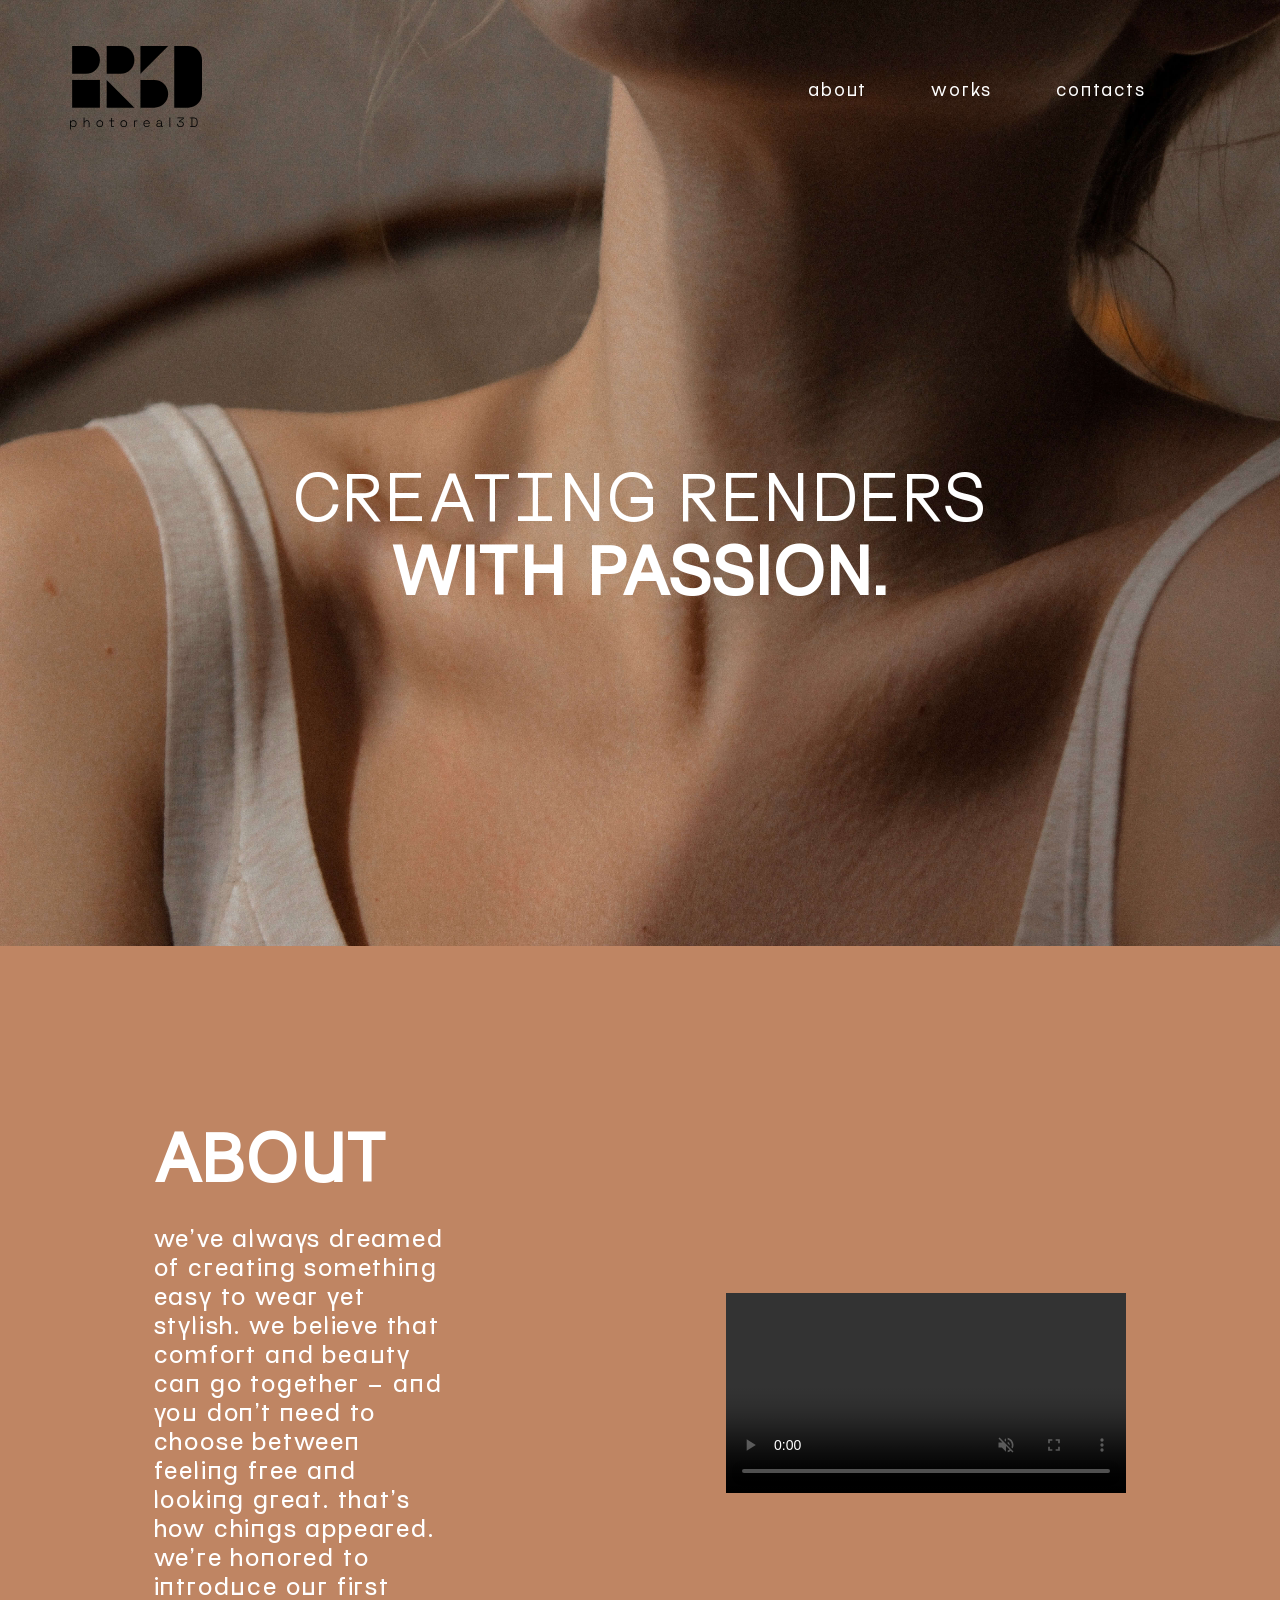
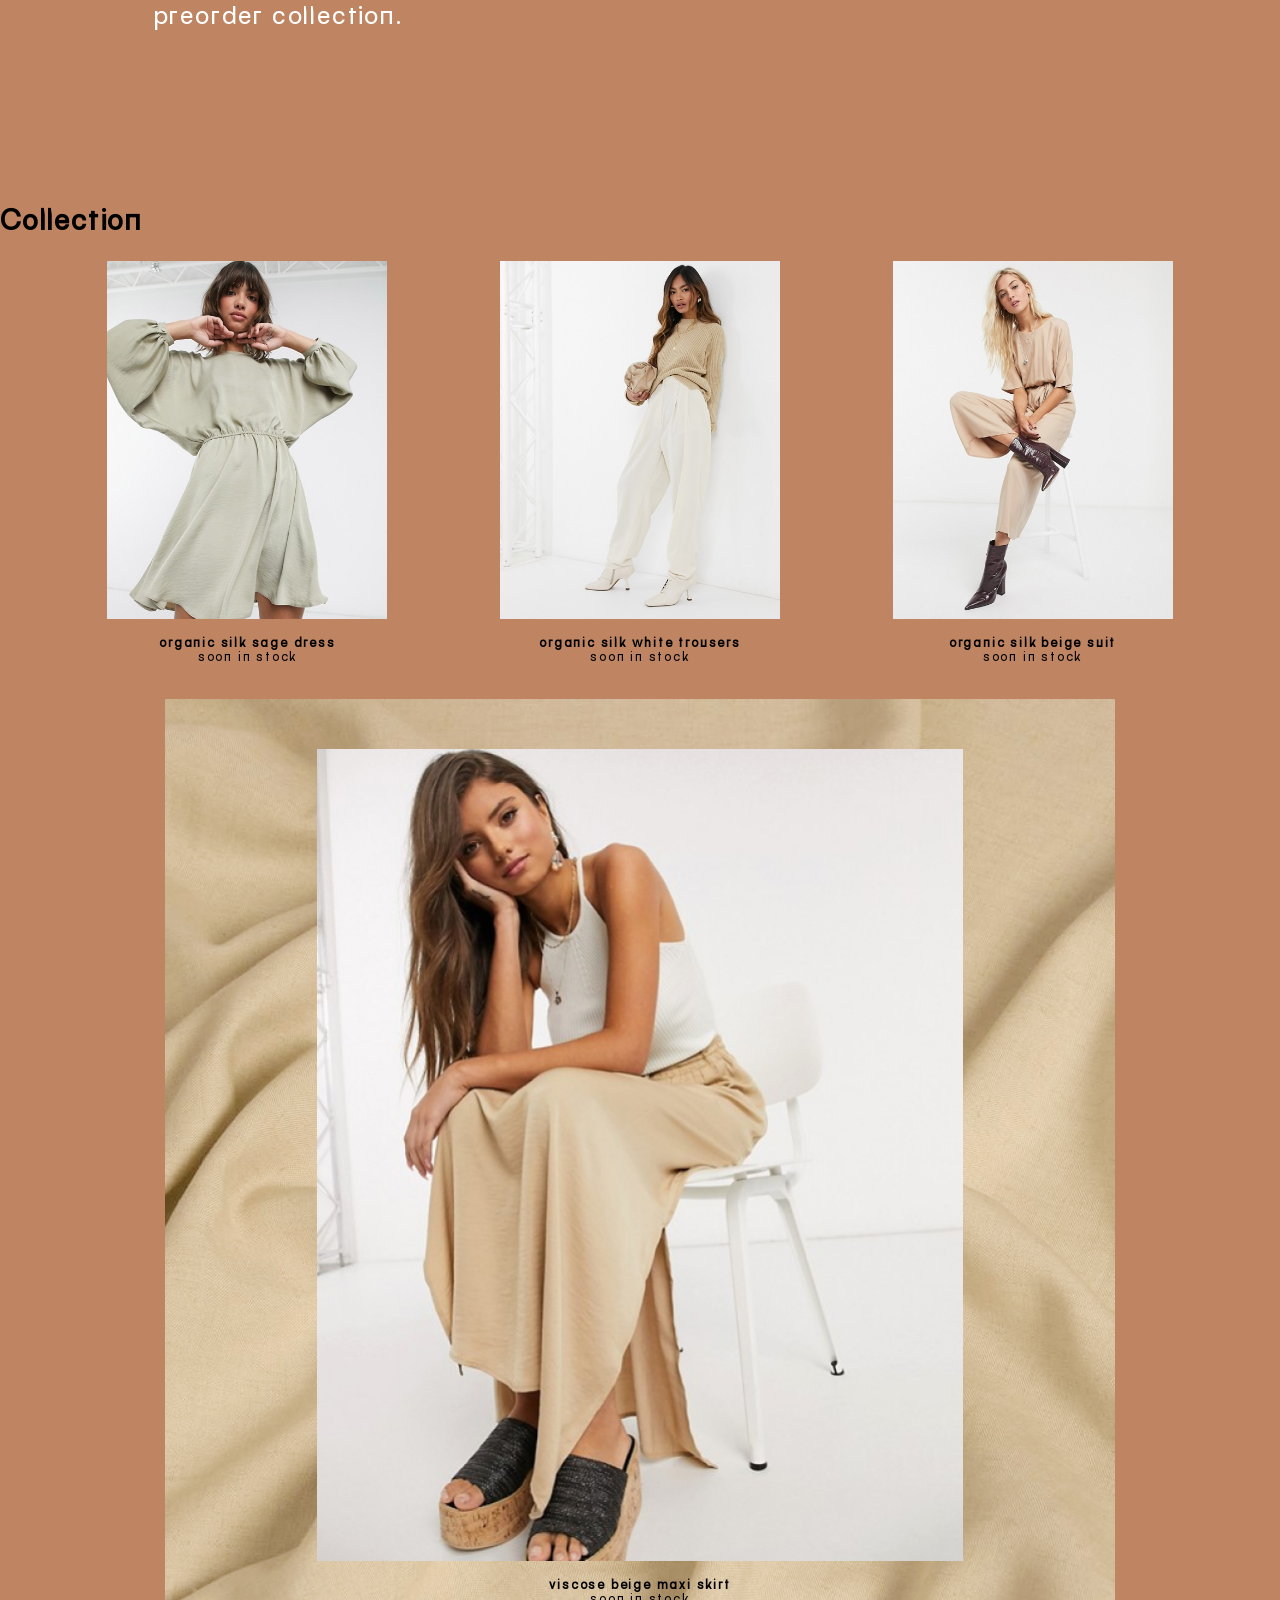
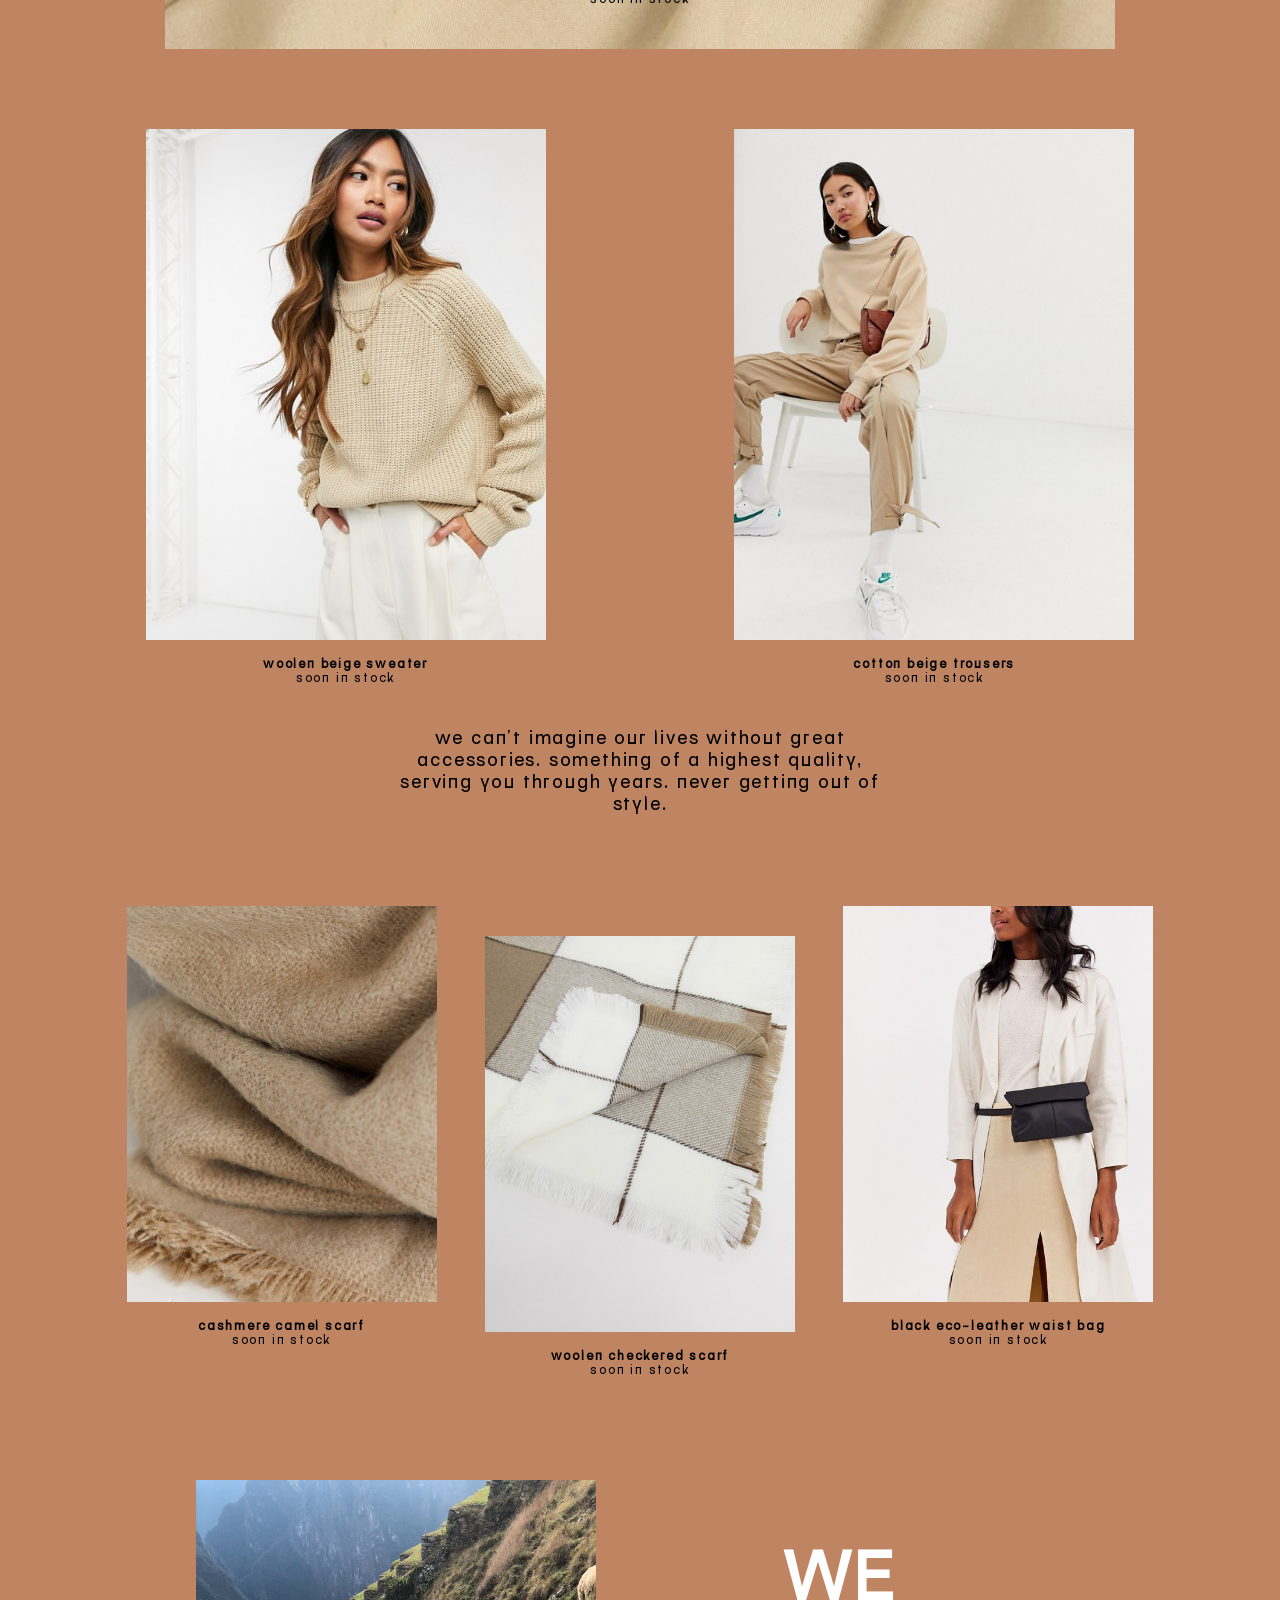
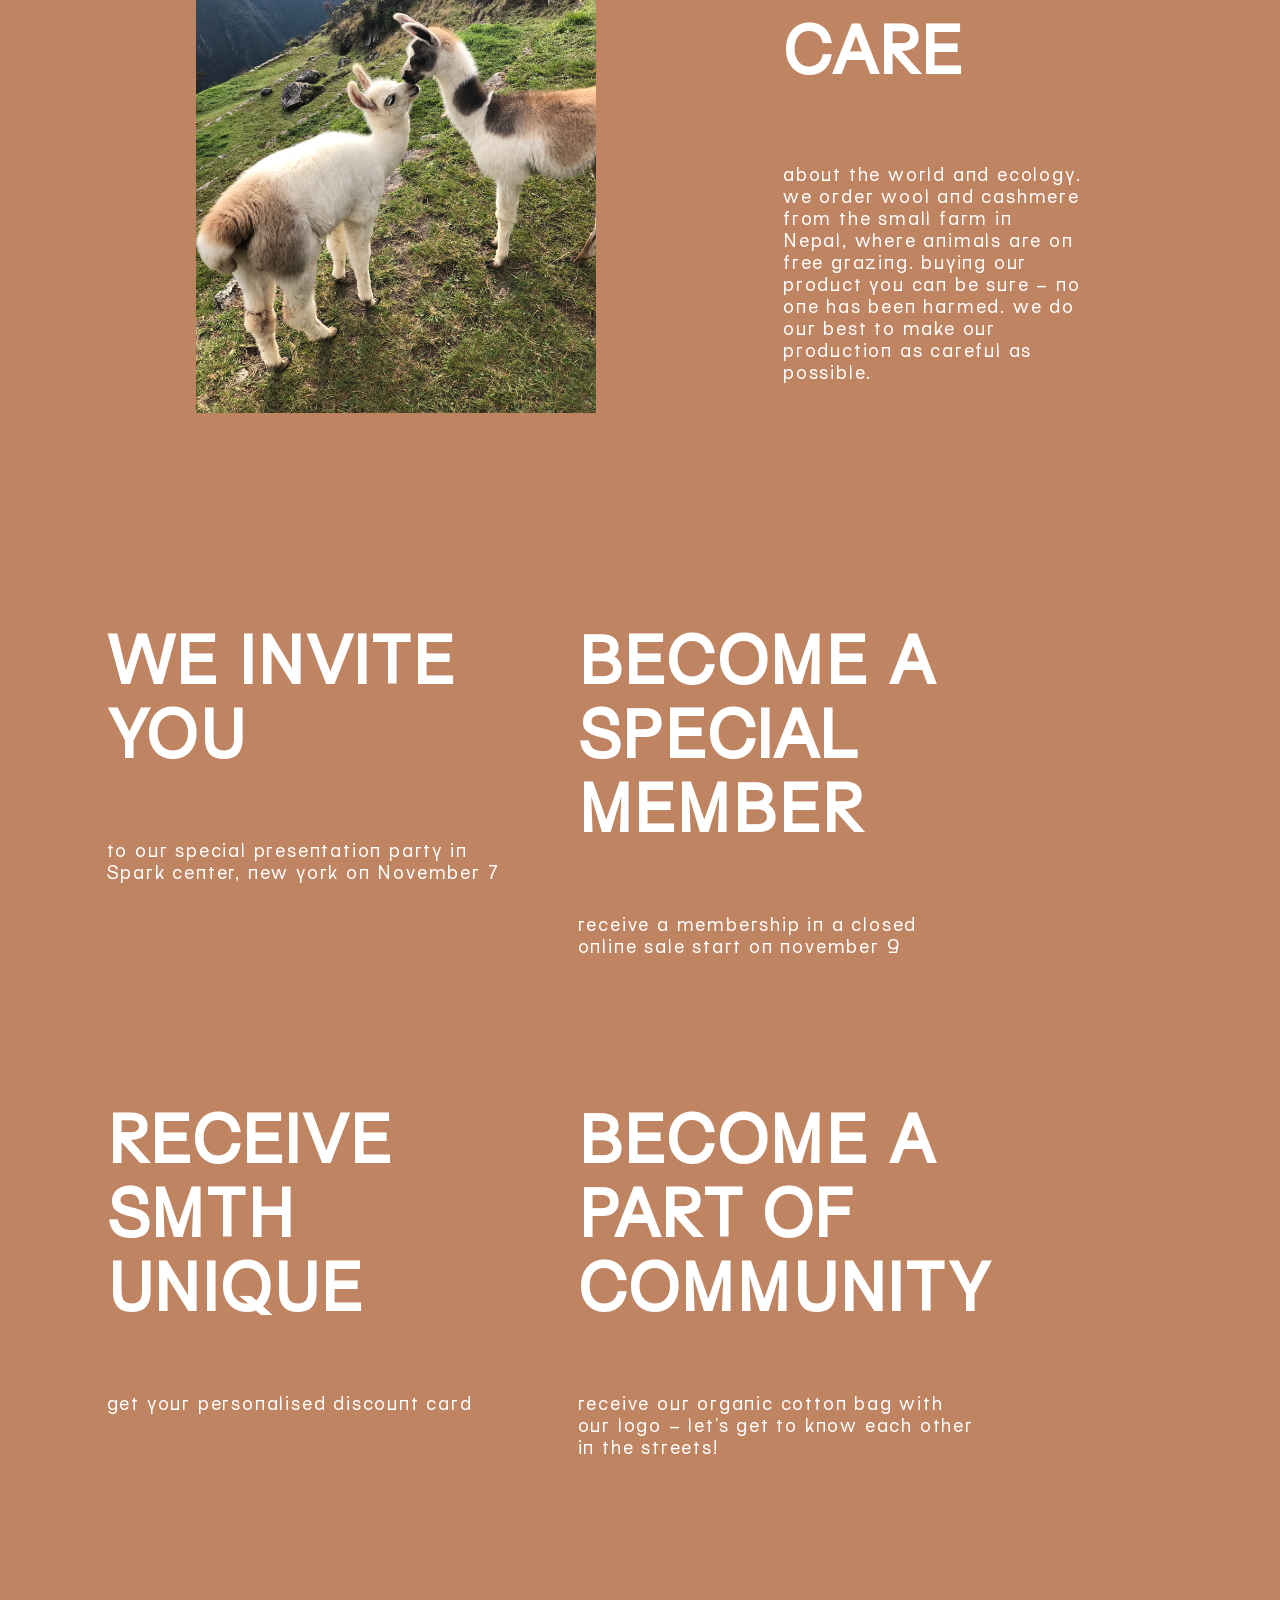
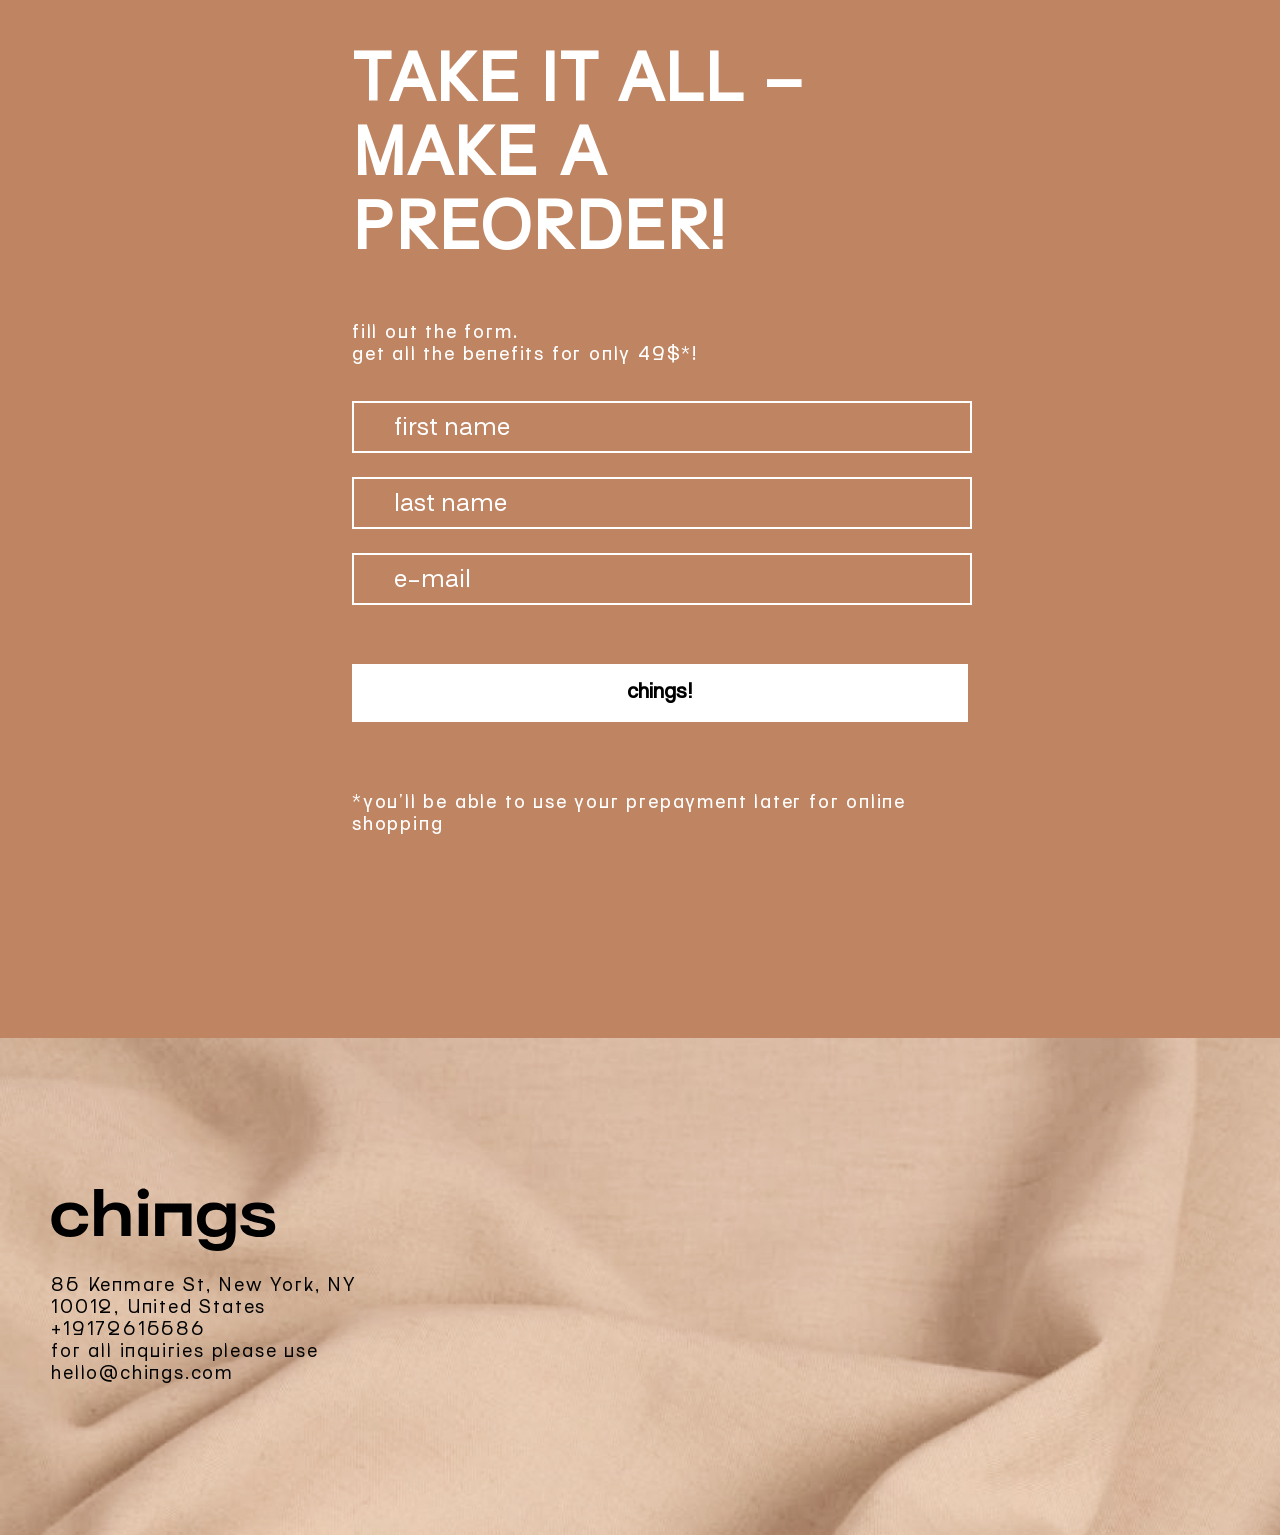
==== commit 0d65ea61: "Add files via upload" ====
--- a/index.html
+++ b/index.html
@@ -12,29 +12,22 @@
     <div class="navigation">
     <div class="header_logo">
     <a class="main_link" href="https://mlaarr.github.io/chings/">
-    <svg viewBox="0 0 131 37" fill="none" xmlns="http://www.w3.org/2000/svg">
-<path d="M11.8356 28.576C18.2436 28.576 21.9516 25.012 22.3476 20.872H17.0916C16.5876 22.996 14.7156 24.364 11.9076 24.364C8.19961 24.364 6.14761 22.24 6.14761 18.532C6.14761 14.824 8.19961 12.736 11.9076 12.736C14.7156 12.736 16.5876 13.924 17.0916 16.3H22.3476C21.9516 11.692 17.8116 8.524 11.8356 8.524C4.88761 8.524 0.891609 12.628 0.891609 18.532C0.891609 24.328 4.77961 28.576 11.8356 28.576ZM25.7355 28H31.0635V18.604C31.0635 15.004 33.6555 12.736 36.8595 12.736C39.8115 12.736 41.5395 14.428 41.5395 18.388V28H46.8675V16.3C46.8675 11.368 43.7715 8.524 38.5875 8.524C35.8875 8.524 32.8995 9.424 31.0635 11.944V0.639998H25.7355V28ZM54.2529 6.58C56.0529 6.58 57.5289 5.212 57.5289 3.412C57.5289 1.72 56.1609 0.352 54.2529 0.352C52.5249 0.352 51.0129 1.72 51.0129 3.412C51.0129 5.212 52.5249 6.58 54.2529 6.58ZM51.6249 28H56.9529V9.1H51.6249V28ZM61.1379 28H66.4659V14.356H76.9419V28H82.2699V9.1H61.1379V28ZM102.543 9.1V11.584C100.887 9.568 98.2592 8.524 95.1992 8.524C88.6472 8.524 85.4072 12.808 85.4072 18.424C85.4072 24.4 89.1512 28.576 95.4152 28.576C98.4752 28.576 100.923 27.532 102.543 25.66V26.992C102.471 30.988 101.103 32.608 97.0712 32.608C94.2272 32.608 92.1032 31.6 91.4912 29.872H86.2712C87.3152 34.336 91.2032 36.64 97.3232 36.64C103.947 36.64 107.871 33.652 107.871 25.48V9.1H102.543ZM102.543 19.18C102.543 22.6 100.059 24.328 96.6032 24.328C92.7872 24.328 90.4832 22.276 90.4832 18.496C90.4832 14.788 92.7512 12.772 96.5312 12.772C99.9872 12.772 102.543 14.464 102.543 17.668V19.18ZM121.49 28.576C127.538 28.576 130.886 26.56 130.886 22.744C130.886 19.108 127.826 17.92 123.254 16.912C118.934 16.012 116.522 15.508 116.522 14.212C116.522 12.808 118.646 12.412 120.662 12.412C122.858 12.412 125.054 12.88 125.342 14.86H130.454C130.202 11.08 127.286 8.524 120.95 8.524C115.874 8.524 111.554 10.144 111.59 14.176C111.662 17.92 115.37 19.288 120.986 20.44C123.722 21.016 125.738 21.412 125.738 22.816C125.738 24.004 124.37 24.616 121.598 24.616C118.322 24.616 116.234 23.788 115.622 21.808H110.582C110.942 25.84 114.398 28.576 121.49 28.576Z" fill="white"/>
+        <svg id="Layer_2" xmlns="http://www.w3.org/2000/svg" viewBox="0 0 198.21 125.48"><g id="Layer_1-2"><path d="m105.78,50.96h20.85c11.51,0,20.85,9.34,20.85,20.85h0c0,11.51-9.34,20.85-20.85,20.85h-20.85v-41.7h0Z"/><path d="m24.08,0h0C35.58,0,44.93,9.34,44.93,20.85v20.85H3.22v-20.85C3.22,9.34,12.57,0,24.08,0Z" transform="translate(44.93 -3.22) rotate(90)"/><rect x="3.22" y="50.96" width="41.7" height="41.7"/><path d="m75.9,0h0C87.41,0,96.75,9.34,96.75,20.85v20.85h-41.7v-20.85C55.05,9.34,64.39,0,75.9,0Z" transform="translate(96.75 -55.05) rotate(90)"/><polyline points="55.05 50.96 55.05 92.66 96.75 92.66"/><path d="m177.36,0h-20.85v92.69h20.85c11.52,0,20.85-9.34,20.85-20.85V20.85c0-11.52-9.34-20.85-20.85-20.85Z"/><polyline points="147.48 0 105.78 0 105.78 41.7"/><path d="m0,125.48v-13.72h1.16v1.78h.24c.28-.53.72-1.01,1.31-1.43.59-.42,1.42-.63,2.49-.63.87,0,1.65.2,2.36.61.71.41,1.27.98,1.69,1.73.42.75.63,1.64.63,2.68v.24c0,1.03-.21,1.92-.62,2.67-.41.75-.97,1.33-1.68,1.74s-1.5.61-2.38.61c-.71,0-1.31-.1-1.81-.29s-.91-.44-1.22-.75-.56-.62-.73-.94h-.24v5.7H0Zm4.92-4.8c1.11,0,2-.35,2.69-1.06.69-.71,1.03-1.68,1.03-2.92v-.16c0-1.24-.34-2.21-1.03-2.92-.69-.71-1.58-1.06-2.69-1.06s-1.99.35-2.68,1.06c-.69.71-1.04,1.68-1.04,2.92v.16c0,1.24.35,2.21,1.04,2.92.69.71,1.59,1.06,2.68,1.06Z"/><path d="m20.48,121.48v-14h1.2v5.98h.24c.16-.32.38-.62.67-.91.29-.29.66-.52,1.12-.7s1.04-.27,1.73-.27,1.35.15,1.94.44c.59.29,1.06.73,1.41,1.32.35.59.53,1.33.53,2.22v5.92h-1.2v-5.84c0-1.07-.27-1.83-.8-2.29s-1.25-.69-2.14-.69c-1,0-1.83.33-2.5.98s-1,1.65-1,2.98v4.86h-1.2Z"/><path d="m44.72,121.76c-.99,0-1.85-.21-2.59-.63-.74-.42-1.31-1.01-1.72-1.76-.41-.75-.61-1.63-.61-2.63v-.24c0-1,.2-1.88.61-2.63.41-.75.98-1.34,1.72-1.76.74-.42,1.6-.63,2.59-.63s1.85.21,2.59.63,1.31,1.01,1.72,1.76c.41.75.61,1.63.61,2.63v.24c0,1-.2,1.88-.61,2.63-.41.75-.98,1.34-1.72,1.76s-1.6.63-2.59.63Zm0-1.08c1.15,0,2.05-.36,2.72-1.09s1-1.69,1-2.89v-.16c0-1.2-.33-2.16-1-2.89s-1.57-1.09-2.72-1.09-2.04.36-2.71,1.09c-.67.73-1.01,1.69-1.01,2.89v.16c0,1.2.34,2.16,1.01,2.89.67.73,1.58,1.09,2.71,1.09Z"/><path d="m63.34,121.48c-.52,0-.91-.13-1.17-.4-.26-.27-.39-.64-.39-1.12v-7.12h-3.12v-1.08h3.12v-3.64h1.2v3.64h3.4v1.08h-3.4v6.96c0,.4.2.6.6.6h2.28v1.08h-2.52Z"/><path d="m80.7,121.76c-.99,0-1.85-.21-2.59-.63-.74-.42-1.31-1.01-1.72-1.76-.41-.75-.61-1.63-.61-2.63v-.24c0-1,.2-1.88.61-2.63.41-.75.98-1.34,1.72-1.76.74-.42,1.6-.63,2.59-.63s1.85.21,2.59.63,1.31,1.01,1.72,1.76c.41.75.61,1.63.61,2.63v.24c0,1-.2,1.88-.61,2.63-.41.75-.98,1.34-1.72,1.76s-1.6.63-2.59.63Zm0-1.08c1.15,0,2.05-.36,2.72-1.09s1-1.69,1-2.89v-.16c0-1.2-.33-2.16-1-2.89s-1.57-1.09-2.72-1.09-2.04.36-2.71,1.09c-.67.73-1.01,1.69-1.01,2.89v.16c0,1.2.34,2.16,1.01,2.89.67.73,1.58,1.09,2.71,1.09Z"/><path d="m96.22,121.48v-9.72h1.16v1.22h.24c.19-.44.46-.76.83-.96.37-.2.88-.3,1.53-.3h1.14v1.12h-1.28c-.73,0-1.32.21-1.76.62-.44.41-.66,1.06-.66,1.94v6.08h-1.2Z"/><path d="m115.28,121.76c-1,0-1.87-.21-2.61-.63s-1.32-1.01-1.73-1.77c-.41-.76-.62-1.63-.62-2.62v-.24c0-1,.21-1.88.62-2.63.41-.75.98-1.34,1.71-1.76.73-.42,1.56-.63,2.49-.63s1.71.19,2.41.57,1.25.93,1.65,1.64c.4.71.6,1.56.6,2.55v.64h-8.28c.04,1.21.41,2.15,1.11,2.81s1.58.99,2.65.99c.91,0,1.61-.21,2.11-.62s.88-.92,1.15-1.52l1.08.48c-.2.44-.48.87-.83,1.29s-.81.77-1.37,1.04c-.56.27-1.27.41-2.14.41Zm-3.74-5.92h7.04c-.05-1.05-.39-1.86-1.02-2.43-.63-.57-1.43-.85-2.42-.85s-1.78.28-2.42.85c-.64.57-1.03,1.38-1.18,2.43Z"/><path d="m133.3,121.76c-.68,0-1.3-.12-1.85-.35-.55-.23-.99-.58-1.31-1.03s-.48-1-.48-1.64.16-1.19.48-1.62c.32-.43.75-.75,1.3-.96.55-.21,1.15-.32,1.82-.32h3.56v-.78c0-.79-.23-1.4-.68-1.84-.45-.44-1.11-.66-1.98-.66s-1.53.21-2.03.63-.84.98-1.01,1.69l-1.16-.34c.16-.57.41-1.09.76-1.55s.81-.83,1.38-1.1,1.26-.41,2.06-.41c1.23,0,2.18.32,2.85.96.67.64,1.01,1.53,1.01,2.68v4.72c0,.4.19.6.56.6h.94v1.04h-1.28c-.41,0-.74-.12-.98-.37-.24-.25-.36-.58-.36-1.01v-.14h-.2c-.17.29-.4.58-.67.86s-.63.51-1.07.68c-.44.17-.99.26-1.66.26Zm.08-1.08c1.03,0,1.86-.31,2.49-.93.63-.62.95-1.5.95-2.63v-.24h-3.54c-.69,0-1.27.15-1.73.45-.46.3-.69.76-.69,1.39s.24,1.11.71,1.45c.47.34,1.08.51,1.81.51Z"/><path d="m149.36,121.48v-14h1.2v14h-1.2Z"/><path d="m165.94,121.76c-.97,0-1.84-.19-2.61-.56s-1.37-.92-1.8-1.63c-.43-.71-.65-1.58-.65-2.59v-.38h1.24v.4c0,1.13.35,2.02,1.06,2.67.71.65,1.63.97,2.76.97s2.04-.31,2.68-.92c.64-.61.96-1.39.96-2.32v-.12c0-.69-.16-1.25-.49-1.68-.33-.43-.77-.74-1.32-.95-.55-.21-1.16-.31-1.83-.31h-2.06v-1.68l5.68-3.86v-.2h-8.36v-1.12h9.6v1.8l-5.62,3.82v.2h1.1c.87,0,1.64.15,2.32.45.68.3,1.22.74,1.62,1.32.4.58.6,1.3.6,2.17v.2c0,.87-.2,1.62-.6,2.27-.4.65-.97,1.15-1.7,1.51-.73.36-1.59.54-2.58.54Z"/><path d="m180.46,121.48v-1.16h2v-11.68h-2v-1.16h5.32c1.83,0,3.25.46,4.27,1.39,1.02.93,1.53,2.37,1.53,4.33v2.58c0,1.96-.51,3.4-1.53,4.32-1.02.92-2.44,1.38-4.27,1.38h-5.32Zm3.28-1.16h2.04c1.47,0,2.59-.35,3.36-1.06s1.16-1.85,1.16-3.42v-2.7c0-1.59-.39-2.73-1.16-3.43-.77-.7-1.89-1.05-3.36-1.05h-2.04v11.66Z"/></g></svg>
     </svg>
     </a>
     </div>
     <nav>
       <ul class="menu">
       <li class="nav_item"><a class="navigation_link" href="#about">about</a></li>
-      <li class="nav_item"><a class="navigation_link" href="#collection">collection</a></li>
-      <li class="nav_item"><a class="navigation_link" href="#mission">eco-mission</a></li>
-      <li class="nav_item"><a class="navigation_link" href="#preorder">preorder</a></li>
-      <li class="nav_item"><a class="navigation_link" href="#contacts">contacts</a></li>
+      <li class="nav_item"><a class="navigation_link" href="#collection">works</a></li>
+      <li class="nav_item"><a class="navigation_link" href="#mission">contacts</a></li>
       </ul>
     </nav>
     </div>
     <h1>
-      <span class="introducing_chings">introducing chings</span>
-      <span class="coming_soon">coming soon</span>
+      <span class="introducing_chings">creating renders</span>
+      <span class="coming_soon">with passion.</span>
     </h1>
-    <h2 class="welcome">welcome the new brand.
-be the first one to make a preorder
-and receive great benefits!
-    </h2>
   </header>
   <main>
     <article class="about">
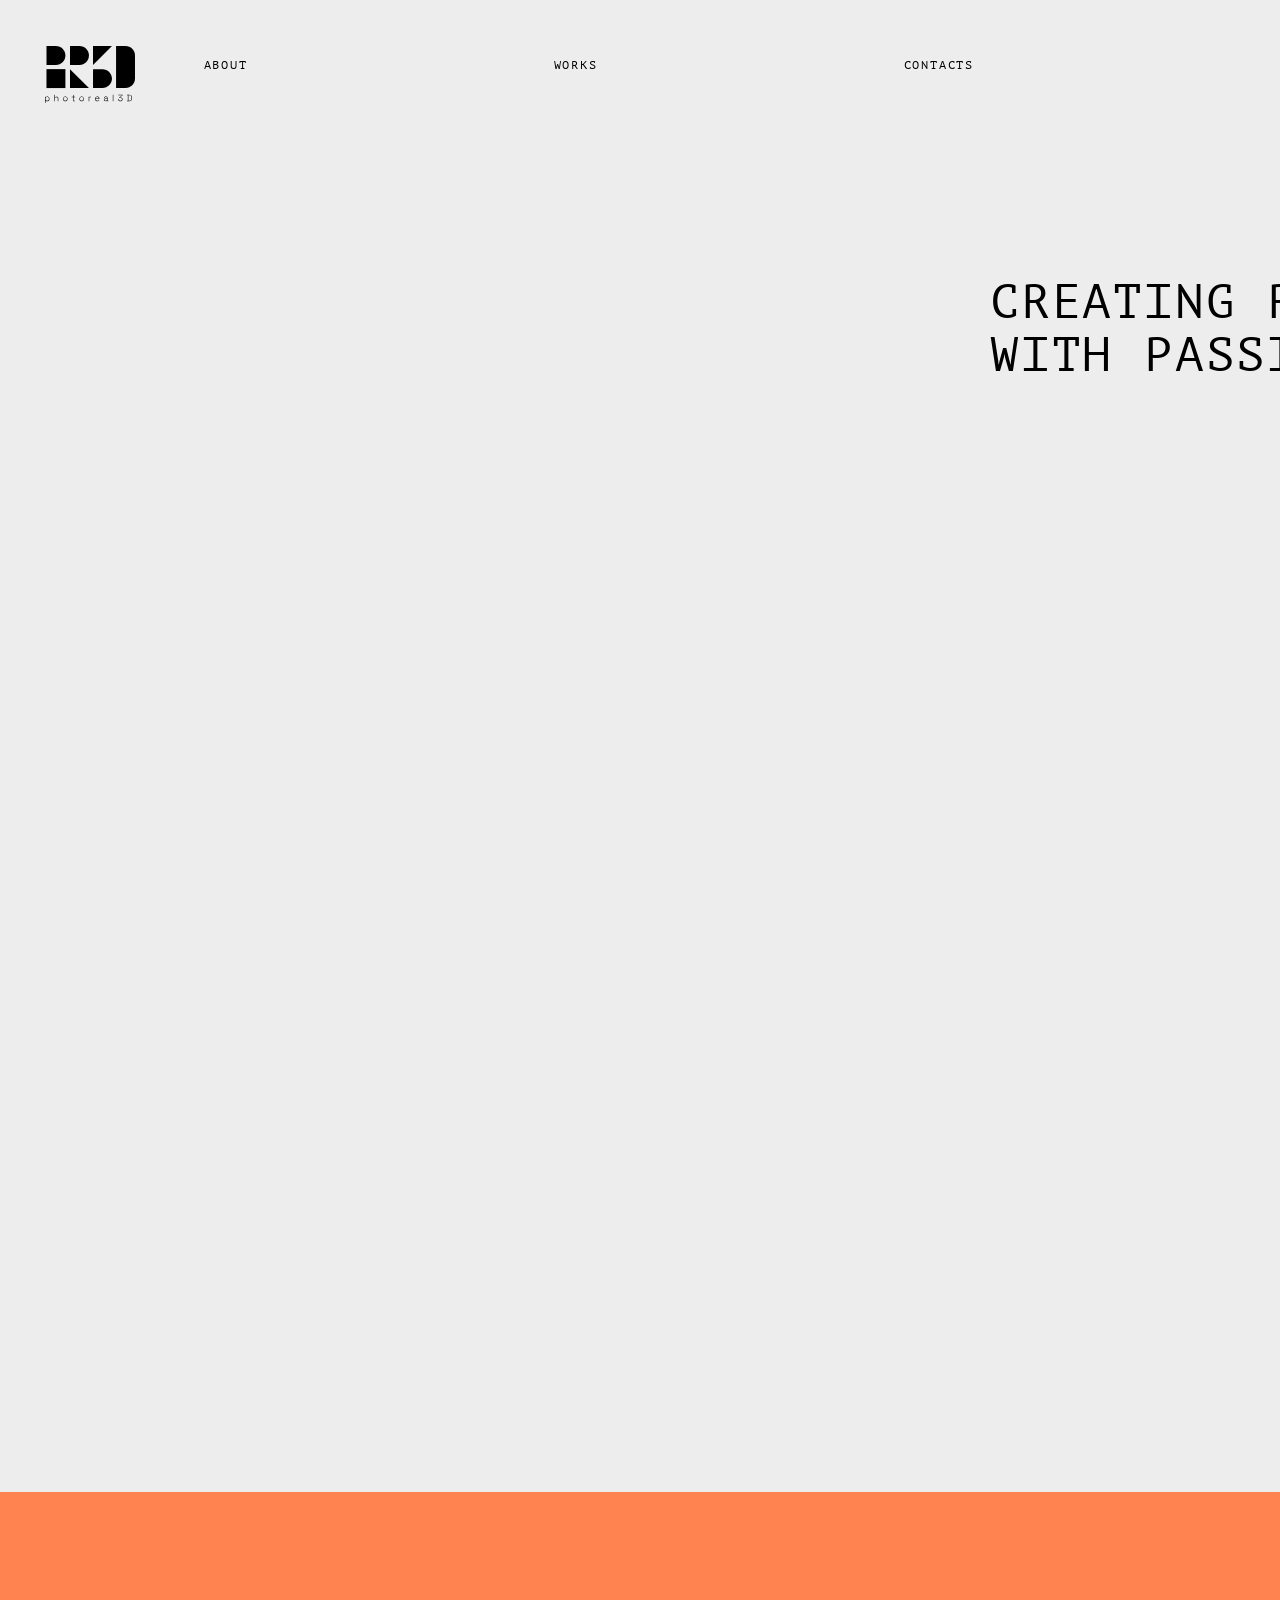
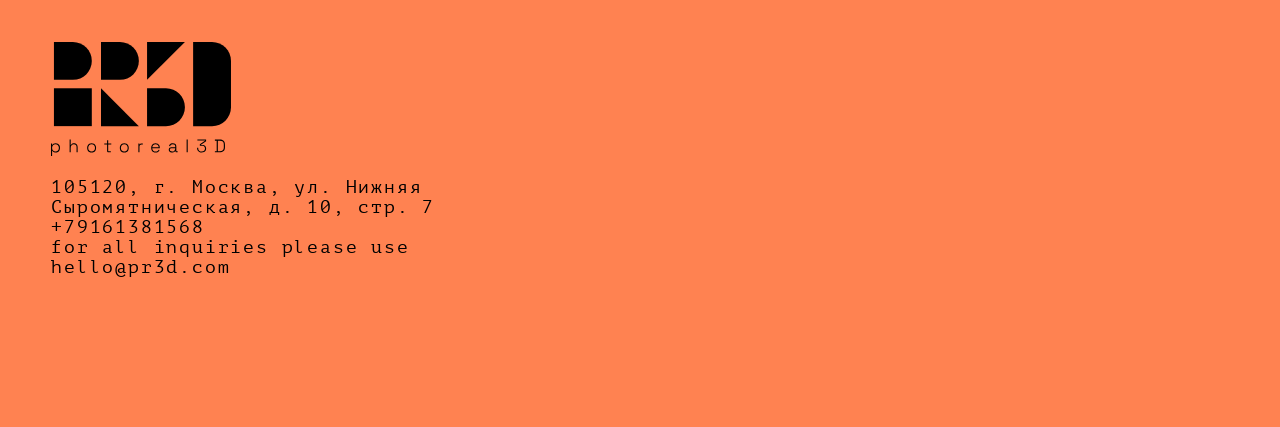
==== commit 14a2aaa5: "Add files via upload" ====
--- a/index.html
+++ b/index.html
@@ -4,14 +4,14 @@
   <meta charset="UTF-8">
   <meta name="viewport" content="width=device-width, initial-scale=1.0">
   <meta http-equiv="X-UA-Compatible" content="ie=edge">
-  <title>Chings</title>
+  <title>PR3D</title>
   <link rel="stylesheet" href="css/style.css">
 </head>
 <body>
   <header>
     <div class="navigation">
     <div class="header_logo">
-    <a class="main_link" href="https://mlaarr.github.io/chings/">
+    <a class="main_link" href="https://mlaarr.github.io/pr3d/">
         <svg id="Layer_2" xmlns="http://www.w3.org/2000/svg" viewBox="0 0 198.21 125.48"><g id="Layer_1-2"><path d="m105.78,50.96h20.85c11.51,0,20.85,9.34,20.85,20.85h0c0,11.51-9.34,20.85-20.85,20.85h-20.85v-41.7h0Z"/><path d="m24.08,0h0C35.58,0,44.93,9.34,44.93,20.85v20.85H3.22v-20.85C3.22,9.34,12.57,0,24.08,0Z" transform="translate(44.93 -3.22) rotate(90)"/><rect x="3.22" y="50.96" width="41.7" height="41.7"/><path d="m75.9,0h0C87.41,0,96.75,9.34,96.75,20.85v20.85h-41.7v-20.85C55.05,9.34,64.39,0,75.9,0Z" transform="translate(96.75 -55.05) rotate(90)"/><polyline points="55.05 50.96 55.05 92.66 96.75 92.66"/><path d="m177.36,0h-20.85v92.69h20.85c11.52,0,20.85-9.34,20.85-20.85V20.85c0-11.52-9.34-20.85-20.85-20.85Z"/><polyline points="147.48 0 105.78 0 105.78 41.7"/><path d="m0,125.48v-13.72h1.16v1.78h.24c.28-.53.72-1.01,1.31-1.43.59-.42,1.42-.63,2.49-.63.87,0,1.65.2,2.36.61.71.41,1.27.98,1.69,1.73.42.75.63,1.64.63,2.68v.24c0,1.03-.21,1.92-.62,2.67-.41.75-.97,1.33-1.68,1.74s-1.5.61-2.38.61c-.71,0-1.31-.1-1.81-.29s-.91-.44-1.22-.75-.56-.62-.73-.94h-.24v5.7H0Zm4.92-4.8c1.11,0,2-.35,2.69-1.06.69-.71,1.03-1.68,1.03-2.92v-.16c0-1.24-.34-2.21-1.03-2.92-.69-.71-1.58-1.06-2.69-1.06s-1.99.35-2.68,1.06c-.69.71-1.04,1.68-1.04,2.92v.16c0,1.24.35,2.21,1.04,2.92.69.71,1.59,1.06,2.68,1.06Z"/><path d="m20.48,121.48v-14h1.2v5.98h.24c.16-.32.38-.62.67-.91.29-.29.66-.52,1.12-.7s1.04-.27,1.73-.27,1.35.15,1.94.44c.59.29,1.06.73,1.41,1.32.35.59.53,1.33.53,2.22v5.92h-1.2v-5.84c0-1.07-.27-1.83-.8-2.29s-1.25-.69-2.14-.69c-1,0-1.83.33-2.5.98s-1,1.65-1,2.98v4.86h-1.2Z"/><path d="m44.72,121.76c-.99,0-1.85-.21-2.59-.63-.74-.42-1.31-1.01-1.72-1.76-.41-.75-.61-1.63-.61-2.63v-.24c0-1,.2-1.88.61-2.63.41-.75.98-1.34,1.72-1.76.74-.42,1.6-.63,2.59-.63s1.85.21,2.59.63,1.31,1.01,1.72,1.76c.41.75.61,1.63.61,2.63v.24c0,1-.2,1.88-.61,2.63-.41.75-.98,1.34-1.72,1.76s-1.6.63-2.59.63Zm0-1.08c1.15,0,2.05-.36,2.72-1.09s1-1.69,1-2.89v-.16c0-1.2-.33-2.16-1-2.89s-1.57-1.09-2.72-1.09-2.04.36-2.71,1.09c-.67.73-1.01,1.69-1.01,2.89v.16c0,1.2.34,2.16,1.01,2.89.67.73,1.58,1.09,2.71,1.09Z"/><path d="m63.34,121.48c-.52,0-.91-.13-1.17-.4-.26-.27-.39-.64-.39-1.12v-7.12h-3.12v-1.08h3.12v-3.64h1.2v3.64h3.4v1.08h-3.4v6.96c0,.4.2.6.6.6h2.28v1.08h-2.52Z"/><path d="m80.7,121.76c-.99,0-1.85-.21-2.59-.63-.74-.42-1.31-1.01-1.72-1.76-.41-.75-.61-1.63-.61-2.63v-.24c0-1,.2-1.88.61-2.63.41-.75.98-1.34,1.72-1.76.74-.42,1.6-.63,2.59-.63s1.85.21,2.59.63,1.31,1.01,1.72,1.76c.41.75.61,1.63.61,2.63v.24c0,1-.2,1.88-.61,2.63-.41.75-.98,1.34-1.72,1.76s-1.6.63-2.59.63Zm0-1.08c1.15,0,2.05-.36,2.72-1.09s1-1.69,1-2.89v-.16c0-1.2-.33-2.16-1-2.89s-1.57-1.09-2.72-1.09-2.04.36-2.71,1.09c-.67.73-1.01,1.69-1.01,2.89v.16c0,1.2.34,2.16,1.01,2.89.67.73,1.58,1.09,2.71,1.09Z"/><path d="m96.22,121.48v-9.72h1.16v1.22h.24c.19-.44.46-.76.83-.96.37-.2.88-.3,1.53-.3h1.14v1.12h-1.28c-.73,0-1.32.21-1.76.62-.44.41-.66,1.06-.66,1.94v6.08h-1.2Z"/><path d="m115.28,121.76c-1,0-1.87-.21-2.61-.63s-1.32-1.01-1.73-1.77c-.41-.76-.62-1.63-.62-2.62v-.24c0-1,.21-1.88.62-2.63.41-.75.98-1.34,1.71-1.76.73-.42,1.56-.63,2.49-.63s1.71.19,2.41.57,1.25.93,1.65,1.64c.4.71.6,1.56.6,2.55v.64h-8.28c.04,1.21.41,2.15,1.11,2.81s1.58.99,2.65.99c.91,0,1.61-.21,2.11-.62s.88-.92,1.15-1.52l1.08.48c-.2.44-.48.87-.83,1.29s-.81.77-1.37,1.04c-.56.27-1.27.41-2.14.41Zm-3.74-5.92h7.04c-.05-1.05-.39-1.86-1.02-2.43-.63-.57-1.43-.85-2.42-.85s-1.78.28-2.42.85c-.64.57-1.03,1.38-1.18,2.43Z"/><path d="m133.3,121.76c-.68,0-1.3-.12-1.85-.35-.55-.23-.99-.58-1.31-1.03s-.48-1-.48-1.64.16-1.19.48-1.62c.32-.43.75-.75,1.3-.96.55-.21,1.15-.32,1.82-.32h3.56v-.78c0-.79-.23-1.4-.68-1.84-.45-.44-1.11-.66-1.98-.66s-1.53.21-2.03.63-.84.98-1.01,1.69l-1.16-.34c.16-.57.41-1.09.76-1.55s.81-.83,1.38-1.1,1.26-.41,2.06-.41c1.23,0,2.18.32,2.85.96.67.64,1.01,1.53,1.01,2.68v4.72c0,.4.19.6.56.6h.94v1.04h-1.28c-.41,0-.74-.12-.98-.37-.24-.25-.36-.58-.36-1.01v-.14h-.2c-.17.29-.4.58-.67.86s-.63.51-1.07.68c-.44.17-.99.26-1.66.26Zm.08-1.08c1.03,0,1.86-.31,2.49-.93.63-.62.95-1.5.95-2.63v-.24h-3.54c-.69,0-1.27.15-1.73.45-.46.3-.69.76-.69,1.39s.24,1.11.71,1.45c.47.34,1.08.51,1.81.51Z"/><path d="m149.36,121.48v-14h1.2v14h-1.2Z"/><path d="m165.94,121.76c-.97,0-1.84-.19-2.61-.56s-1.37-.92-1.8-1.63c-.43-.71-.65-1.58-.65-2.59v-.38h1.24v.4c0,1.13.35,2.02,1.06,2.67.71.65,1.63.97,2.76.97s2.04-.31,2.68-.92c.64-.61.96-1.39.96-2.32v-.12c0-.69-.16-1.25-.49-1.68-.33-.43-.77-.74-1.32-.95-.55-.21-1.16-.31-1.83-.31h-2.06v-1.68l5.68-3.86v-.2h-8.36v-1.12h9.6v1.8l-5.62,3.82v.2h1.1c.87,0,1.64.15,2.32.45.68.3,1.22.74,1.62,1.32.4.58.6,1.3.6,2.17v.2c0,.87-.2,1.62-.6,2.27-.4.65-.97,1.15-1.7,1.51-.73.36-1.59.54-2.58.54Z"/><path d="m180.46,121.48v-1.16h2v-11.68h-2v-1.16h5.32c1.83,0,3.25.46,4.27,1.39,1.02.93,1.53,2.37,1.53,4.33v2.58c0,1.96-.51,3.4-1.53,4.32-1.02.92-2.44,1.38-4.27,1.38h-5.32Zm3.28-1.16h2.04c1.47,0,2.59-.35,3.36-1.06s1.16-1.85,1.16-3.42v-2.7c0-1.59-.39-2.73-1.16-3.43-.77-.7-1.89-1.05-3.36-1.05h-2.04v11.66Z"/></g></svg>
     </svg>
     </a>
@@ -31,147 +31,49 @@
   </header>
   <main>
     <article class="about">
-      <div class="about_text_block">
-      <h2 class="about_heading">About</h2>
-      <p class="description_about">we’ve always dreamed of creating something easy to wear yet stylish. we believe that comfort and beauty can go together – and you don’t need to choose between feeling free and looking great.
-that’s how chings appeared.
-
-we’re honored to introduce
-our first preorder collection.</p>
-      </div>
-        <video width="400px" controls autoplay muted loop>
-            <source src="videos/HIDE_Sh1_C005_Flic.mp4" type="video/mp4">
-        </video>
-    </article>
-    <article class="items">
-      <h2 class="collection_heading">Collection</h2>
-      <ul class="items_list" id="collection">
-        <li class="item">
-          <picture class="item_photo">
-            <img class="first_row" src="images/sage_dress.jpeg">
-          </picture>
-          <p class="description">organic silk sage dress</p>
-          <p class="availability">soon in stock</p>
-        </li>
-        <li class="item">
-          <picture class="item_photo">
-            <img class="first_row" src="images/white_trousers.jpeg">
-          </picture>
-          <p class="description">organic silk white trousers</p>
-          <p class="availability">soon in stock</p>
-        </li>
-        <li class="item">
-          <picture class="item_photo">
-            <img class="first_row" src="images/beige_suit.jpeg">
-          </picture>
-          <p class="description">organic silk beige suit</p>
-          <p class="availability">soon in stock</p>
-        </li>
-        <li class="item">
-          <picture class="item_photo">
-            <img class="second_row" src="images/beige_skirt.jpg">
-          </picture>
-          <p class="description">viscose beige maxi skirt</p>
-          <p class="availability">soon in stock</p>
-        </li>
-        <li class="item">
-          <picture class="item_photo">
-            <img class="third_row" src="images/beige_sweater.jpeg">
-          </picture>
-          <p class="description">woolen beige sweater</p>
-          <p class="availability">soon in stock</p>
-        </li>
-        <li class="item">
-          <picture class="item_photo">
-            <img class="third_row" src="images/beige_trousers.jpeg">
-          </picture>
-          <p class="description">cotton beige trousers</p>
-          <p class="availability">soon in stock</p>
-        </li>
-      </ul>
-      <p class="accessories_desc">we can’t imagine our lives without great accessories.
-something of a highest quality, serving you through years.
-never getting out of style.</p>
-      <ul class="accessories_list">
-        <li class="item">
-          <picture class="item_photo">
-            <img class="accessory" src="images/scarf_details1.jpeg">
-          </picture>
-          <p class="description">cashmere camel scarf</p>
-          <p class="availability">soon in stock</p>
-        </li>
-        <li class="item">
-          <picture class="item_photo">
-            <img class="accessory" src="images/checkered_scarf.jpeg">
-          </picture>
-          <p class="description">woolen checkered scarf</p>
-          <p class="availability">soon in stock</p>
-        </li>
-        <li class="item">
-          <picture class="item_photo">
-            <img class="accessory" src="images/black_bag.jpeg">
-          </picture>
-          <p class="description">black eco-leather waist bag</p>
-          <p class="availability">soon in stock</p>
-        </li>
-      </ul>
-    </article>
-    <article class="we_care" id="mission">
-      <picture>
-        <img class="farm" src="images/farm.jpg">
-      </picture>
-      <div class="we_care_text_block">
-      <h2 class="we_care_heading">we care</h2>
-      <p>about the world and ecology. we order wool and cashmere from the small farm in Nepal, where animals are on free grazing. buying our product you can be sure – no one has been harmed. we do our best to make our production as careful as possible.</p>
-      </div>
-    </article>
-    <article class="benefits">
-      <ul class="benefits_list">
-        <li class="benefit">
-        <h3 class="benefit_name">we invite you</h3>
-        <p>to our special presentation party in Spark center, new york
-on November 7</p>
-        </li>
-        <li class="benefit">
-        <h3 class="benefit_name">become a special member</h3>
-        <p>receive a membership
-in a closed online sale start
-on november 9</p>
-        </li>
-        <li class="benefit">
-        <h3 class="benefit_name">receive smth unique</h3>
-        <p>get your personalised
-discount card</p>
-        </li>
-        <li class="benefit">
-        <h3 class="benefit_name">become a part of community</h3>
-        <p>receive our organic cotton bag with our logo – let’s get to know each other in the streets!</p>
-        </li>
-      </ul>
-    </article>
-    <article class="form" id="preorder">
-      <h2 class="order_heading">Take it all – make a preorder!</h2>
-      <p>fill out the form.<br />
-get all the benefits for only 49$*!</p>
-      <form action="https://www.jotform.com/build/202833652515352">
-      <label><input placeholder="first name" type="text" name="first_name"></label>
-      <label><input placeholder="last name" type="text" name="last_name"></label>
-      <label><input placeholder="e-mail" type="e-mail" name="e-mail"></label>
-      <button type="submit" name="chings!">chings!</button>
-      </form>
-      <p>*you’ll be able to use your prepayment later for online shopping</p>
+        <div class="about_item">
+            <video  width="300px" autoplay muted loop>
+                <source src="videos/HIDE_Sh1_C005_Flic.mp4" type="video/mp4">
+            </video>
+        </div>
+        <div class="about_item">
+            <video width="300px" autoplay muted loop>
+                <source src="videos/Hide out_Cam_016_Final.mp4" type="video/mp4">
+            </video>
+        </div>
+        <div class="about_item">
+            <video width="300px" autoplay muted loop>
+                <source src="videos/HIDE_Sh2_C009_F.mp4" type="video/mp4">
+            </video>
+        </div>
+        <div class="about_item">
+            <video width="300px" autoplay muted loop>
+                <source src="videos/Sviridovo_Cam_008_Final.mp4" type="video/mp4">
+            </video>
+        </div>
+        <div class="about_item">
+            <video width="300px" autoplay muted loop>
+                <source src="videos/Hideout_Cam_001_Final.mp4" type="video/mp4">
+            </video>
+        </div>
+        <div class="about_item">
+            <video width="300px" autoplay muted loop>
+                <source src="videos/OKSK_Sh1_C0010_DRAFT.mp4" type="video/mp4">
+            </video>
+        </div>
     </article>
   </main>
   <footer>
     <div class="footer_logo" id="contacts">
-      <svg width="225" height="63" viewBox="0 0 225 63" fill="none" xmlns="http://www.w3.org/2000/svg">
-      <path d="M19.2169 48.992C30.2529 48.992 36.6389 42.854 37.3209 35.724H28.2689C27.4009 39.382 24.1769 41.738 19.3409 41.738C12.9549 41.738 9.42088 38.08 9.42088 31.694C9.42088 25.308 12.9549 21.712 19.3409 21.712C24.1769 21.712 27.4009 23.758 28.2689 27.85H37.3209C36.6389 19.914 29.5089 14.458 19.2169 14.458C7.25088 14.458 0.368883 21.526 0.368883 31.694C0.368883 41.676 7.06488 48.992 19.2169 48.992ZM43.1557 48H52.3317V31.818C52.3317 25.618 56.7957 21.712 62.3137 21.712C67.3977 21.712 70.3737 24.626 70.3737 31.446V48H79.5497V27.85C79.5497 19.356 74.2177 14.458 65.2897 14.458C60.6397 14.458 55.4937 16.008 52.3317 20.348V0.879997H43.1557V48ZM92.2689 11.11C95.3689 11.11 97.9109 8.754 97.9109 5.654C97.9109 2.74 95.5549 0.384 92.2689 0.384C89.2929 0.384 86.6889 2.74 86.6889 5.654C86.6889 8.754 89.2929 11.11 92.2689 11.11ZM87.7429 48H96.9189V15.45H87.7429V48ZM104.126 48H113.302V24.502H131.344V48H140.52V15.45H104.126V48ZM175.436 15.45V19.728C172.584 16.256 168.058 14.458 162.788 14.458C151.504 14.458 145.924 21.836 145.924 31.508C145.924 41.8 152.372 48.992 163.16 48.992C168.43 48.992 172.646 47.194 175.436 43.97V46.264C175.312 53.146 172.956 55.936 166.012 55.936C161.114 55.936 157.456 54.2 156.402 51.224H147.412C149.21 58.912 155.906 62.88 166.446 62.88C177.854 62.88 184.612 57.734 184.612 43.66V15.45H175.436ZM175.436 32.81C175.436 38.7 171.158 41.676 165.206 41.676C158.634 41.676 154.666 38.142 154.666 31.632C154.666 25.246 158.572 21.774 165.082 21.774C171.034 21.774 175.436 24.688 175.436 30.206V32.81ZM208.065 48.992C218.481 48.992 224.247 45.52 224.247 38.948C224.247 32.686 218.977 30.64 211.103 28.904C203.663 27.354 199.509 26.486 199.509 24.254C199.509 21.836 203.167 21.154 206.639 21.154C210.421 21.154 214.203 21.96 214.699 25.37H223.503C223.069 18.86 218.047 14.458 207.135 14.458C198.393 14.458 190.953 17.248 191.015 24.192C191.139 30.64 197.525 32.996 207.197 34.98C211.909 35.972 215.381 36.654 215.381 39.072C215.381 41.118 213.025 42.172 208.251 42.172C202.609 42.172 199.013 40.746 197.959 37.336H189.279C189.899 44.28 195.851 48.992 208.065 48.992Z" fill="black"/>
+        <svg id="Layer_2" xmlns="http://www.w3.org/2000/svg" viewBox="0 0 198.21 125.48"><g id="Layer_1-2"><path d="m105.78,50.96h20.85c11.51,0,20.85,9.34,20.85,20.85h0c0,11.51-9.34,20.85-20.85,20.85h-20.85v-41.7h0Z"/><path d="m24.08,0h0C35.58,0,44.93,9.34,44.93,20.85v20.85H3.22v-20.85C3.22,9.34,12.57,0,24.08,0Z" transform="translate(44.93 -3.22) rotate(90)"/><rect x="3.22" y="50.96" width="41.7" height="41.7"/><path d="m75.9,0h0C87.41,0,96.75,9.34,96.75,20.85v20.85h-41.7v-20.85C55.05,9.34,64.39,0,75.9,0Z" transform="translate(96.75 -55.05) rotate(90)"/><polyline points="55.05 50.96 55.05 92.66 96.75 92.66"/><path d="m177.36,0h-20.85v92.69h20.85c11.52,0,20.85-9.34,20.85-20.85V20.85c0-11.52-9.34-20.85-20.85-20.85Z"/><polyline points="147.48 0 105.78 0 105.78 41.7"/><path d="m0,125.48v-13.72h1.16v1.78h.24c.28-.53.72-1.01,1.31-1.43.59-.42,1.42-.63,2.49-.63.87,0,1.65.2,2.36.61.71.41,1.27.98,1.69,1.73.42.75.63,1.64.63,2.68v.24c0,1.03-.21,1.92-.62,2.67-.41.75-.97,1.33-1.68,1.74s-1.5.61-2.38.61c-.71,0-1.31-.1-1.81-.29s-.91-.44-1.22-.75-.56-.62-.73-.94h-.24v5.7H0Zm4.92-4.8c1.11,0,2-.35,2.69-1.06.69-.71,1.03-1.68,1.03-2.92v-.16c0-1.24-.34-2.21-1.03-2.92-.69-.71-1.58-1.06-2.69-1.06s-1.99.35-2.68,1.06c-.69.71-1.04,1.68-1.04,2.92v.16c0,1.24.35,2.21,1.04,2.92.69.71,1.59,1.06,2.68,1.06Z"/><path d="m20.48,121.48v-14h1.2v5.98h.24c.16-.32.38-.62.67-.91.29-.29.66-.52,1.12-.7s1.04-.27,1.73-.27,1.35.15,1.94.44c.59.29,1.06.73,1.41,1.32.35.59.53,1.33.53,2.22v5.92h-1.2v-5.84c0-1.07-.27-1.83-.8-2.29s-1.25-.69-2.14-.69c-1,0-1.83.33-2.5.98s-1,1.65-1,2.98v4.86h-1.2Z"/><path d="m44.72,121.76c-.99,0-1.85-.21-2.59-.63-.74-.42-1.31-1.01-1.72-1.76-.41-.75-.61-1.63-.61-2.63v-.24c0-1,.2-1.88.61-2.63.41-.75.98-1.34,1.72-1.76.74-.42,1.6-.63,2.59-.63s1.85.21,2.59.63,1.31,1.01,1.72,1.76c.41.75.61,1.63.61,2.63v.24c0,1-.2,1.88-.61,2.63-.41.75-.98,1.34-1.72,1.76s-1.6.63-2.59.63Zm0-1.08c1.15,0,2.05-.36,2.72-1.09s1-1.69,1-2.89v-.16c0-1.2-.33-2.16-1-2.89s-1.57-1.09-2.72-1.09-2.04.36-2.71,1.09c-.67.73-1.01,1.69-1.01,2.89v.16c0,1.2.34,2.16,1.01,2.89.67.73,1.58,1.09,2.71,1.09Z"/><path d="m63.34,121.48c-.52,0-.91-.13-1.17-.4-.26-.27-.39-.64-.39-1.12v-7.12h-3.12v-1.08h3.12v-3.64h1.2v3.64h3.4v1.08h-3.4v6.96c0,.4.2.6.6.6h2.28v1.08h-2.52Z"/><path d="m80.7,121.76c-.99,0-1.85-.21-2.59-.63-.74-.42-1.31-1.01-1.72-1.76-.41-.75-.61-1.63-.61-2.63v-.24c0-1,.2-1.88.61-2.63.41-.75.98-1.34,1.72-1.76.74-.42,1.6-.63,2.59-.63s1.85.21,2.59.63,1.31,1.01,1.72,1.76c.41.75.61,1.63.61,2.63v.24c0,1-.2,1.88-.61,2.63-.41.75-.98,1.34-1.72,1.76s-1.6.63-2.59.63Zm0-1.08c1.15,0,2.05-.36,2.72-1.09s1-1.69,1-2.89v-.16c0-1.2-.33-2.16-1-2.89s-1.57-1.09-2.72-1.09-2.04.36-2.71,1.09c-.67.73-1.01,1.69-1.01,2.89v.16c0,1.2.34,2.16,1.01,2.89.67.73,1.58,1.09,2.71,1.09Z"/><path d="m96.22,121.48v-9.72h1.16v1.22h.24c.19-.44.46-.76.83-.96.37-.2.88-.3,1.53-.3h1.14v1.12h-1.28c-.73,0-1.32.21-1.76.62-.44.41-.66,1.06-.66,1.94v6.08h-1.2Z"/><path d="m115.28,121.76c-1,0-1.87-.21-2.61-.63s-1.32-1.01-1.73-1.77c-.41-.76-.62-1.63-.62-2.62v-.24c0-1,.21-1.88.62-2.63.41-.75.98-1.34,1.71-1.76.73-.42,1.56-.63,2.49-.63s1.71.19,2.41.57,1.25.93,1.65,1.64c.4.71.6,1.56.6,2.55v.64h-8.28c.04,1.21.41,2.15,1.11,2.81s1.58.99,2.65.99c.91,0,1.61-.21,2.11-.62s.88-.92,1.15-1.52l1.08.48c-.2.44-.48.87-.83,1.29s-.81.77-1.37,1.04c-.56.27-1.27.41-2.14.41Zm-3.74-5.92h7.04c-.05-1.05-.39-1.86-1.02-2.43-.63-.57-1.43-.85-2.42-.85s-1.78.28-2.42.85c-.64.57-1.03,1.38-1.18,2.43Z"/><path d="m133.3,121.76c-.68,0-1.3-.12-1.85-.35-.55-.23-.99-.58-1.31-1.03s-.48-1-.48-1.64.16-1.19.48-1.62c.32-.43.75-.75,1.3-.96.55-.21,1.15-.32,1.82-.32h3.56v-.78c0-.79-.23-1.4-.68-1.84-.45-.44-1.11-.66-1.98-.66s-1.53.21-2.03.63-.84.98-1.01,1.69l-1.16-.34c.16-.57.41-1.09.76-1.55s.81-.83,1.38-1.1,1.26-.41,2.06-.41c1.23,0,2.18.32,2.85.96.67.64,1.01,1.53,1.01,2.68v4.72c0,.4.19.6.56.6h.94v1.04h-1.28c-.41,0-.74-.12-.98-.37-.24-.25-.36-.58-.36-1.01v-.14h-.2c-.17.29-.4.58-.67.86s-.63.51-1.07.68c-.44.17-.99.26-1.66.26Zm.08-1.08c1.03,0,1.86-.31,2.49-.93.63-.62.95-1.5.95-2.63v-.24h-3.54c-.69,0-1.27.15-1.73.45-.46.3-.69.76-.69,1.39s.24,1.11.71,1.45c.47.34,1.08.51,1.81.51Z"/><path d="m149.36,121.48v-14h1.2v14h-1.2Z"/><path d="m165.94,121.76c-.97,0-1.84-.19-2.61-.56s-1.37-.92-1.8-1.63c-.43-.71-.65-1.58-.65-2.59v-.38h1.24v.4c0,1.13.35,2.02,1.06,2.67.71.65,1.63.97,2.76.97s2.04-.31,2.68-.92c.64-.61.96-1.39.96-2.32v-.12c0-.69-.16-1.25-.49-1.68-.33-.43-.77-.74-1.32-.95-.55-.21-1.16-.31-1.83-.31h-2.06v-1.68l5.68-3.86v-.2h-8.36v-1.12h9.6v1.8l-5.62,3.82v.2h1.1c.87,0,1.64.15,2.32.45.68.3,1.22.74,1.62,1.32.4.58.6,1.3.6,2.17v.2c0,.87-.2,1.62-.6,2.27-.4.65-.97,1.15-1.7,1.51-.73.36-1.59.54-2.58.54Z"/><path d="m180.46,121.48v-1.16h2v-11.68h-2v-1.16h5.32c1.83,0,3.25.46,4.27,1.39,1.02.93,1.53,2.37,1.53,4.33v2.58c0,1.96-.51,3.4-1.53,4.32-1.02.92-2.44,1.38-4.27,1.38h-5.32Zm3.28-1.16h2.04c1.47,0,2.59-.35,3.36-1.06s1.16-1.85,1.16-3.42v-2.7c0-1.59-.39-2.73-1.16-3.43-.77-.7-1.89-1.05-3.36-1.05h-2.04v11.66Z"/></g></svg>
       </svg>
     </div>
     <p class="contacts">
-      <span>85 Kenmare St, New York, NY 10012, United States</span>
-      <span><a class="contact_link" href="tel:+19172615586">+19172615586</a></span>
-      <span>for all inquiries please use <a class="contact_link" href="email:hello@chings.com">hello@chings.com</a></span>
+      <span>105120, г. Москва,
+ул. Нижняя Сыромятническая,
+д. 10, стр. 7</span>
+      <span><a class="contact_link" href="tel:+19172615586">+79161381568</a></span>
+      <span>for all inquiries please use <a class="contact_link" href="email:hello@pr3d.com">hello@pr3d.com</a></span>
     </p>
   </footer>
 </body>
--- a/css/style.css
+++ b/css/style.css
@@ -1,26 +1,28 @@
 @font-face {
-    font-family:"PT Mono";
-    src:url("../fonts/PTMono-Regular.ttf") format("ttf");
-    font-weight: 700;
-    font-style: normal;
+  font-family:"PT Mono";
+  src:url("../fonts/PTMono-Regular.ttf") format("ttf");
+  src:url("../fonts/PTMono-Regular.woff") format("woff");
+  src:url("../fonts/PTMono-Regular.woff2") format("woff2");
+  font-weight: 700;
+  font-style: normal;
 }
 
 @font-face {
-    font-family:"AT-Surt";
-    src:url("../fonts/AT-Surt-Regular.ttf") format("ttf");
-    src:url("../fonts/AT-Surt-Regular.woff") format("woff");
-    src:url("../fonts/AT-Surt-Regular.woff2") format("woff2");
-    font-weight: 400;
-    font-style: normal;
+  font-family:"PT Mono";
+  src:url("../fonts/PTMono-Regular.ttf.ttf") format("ttf");
+  src:url("../fonts/PTMono-Regular.woff") format("woff");
+  src:url("../fonts/PTMono-Regular.woff2") format("woff2");
+  font-weight: 400;
+  font-style: normal;
 }
 
 @font-face {
-    font-family:"AT-Surt";
-    src:url("../fonts/AT-Surt-Light.ttf") format("ttf");
-    src:url("../fonts/AT-Surt-Light.woff") format("woff");
-    src:url("../fonts/AT-Surt-Light.woff2") format("woff2");
-    font-weight: 100;
-    font-style: normal;
+  font-family:"PT Mono";
+  src:url("../fonts/PTMono-Regular.ttf") format("ttf");
+  src:url("../fonts/PTMono-Regular.woff") format("woff");
+  src:url("../fonts/PTMono-Regular.woff2") format("woff2");
+  font-weight: 100;
+  font-style: normal;
 }
 
 /* body {
@@ -188,141 +190,152 @@
 }  */
 
 body {
-    font-family: "AT-Surt";
-    margin: 0;
-    border: 0;
-    padding: 0;
-    background-color: #BF8563;
-    font-feature-settings: "calt", "ss01" on;
-    letter-spacing: 1.8px;
-    font-size: 18px;
-    margin-bottom: 0;
-    min-width: 320px;
+  font-family: "PT Mono";
+  margin: 0;
+  border: 0;
+  padding: 0;
+  background-color: #ededed;
+  font-feature-settings: "calt", "ss01" on;
+  letter-spacing: 1.8px;
+  font-size: 12px;
+  margin-bottom: 0;
+  min-width: 320px;
 }
 
 header {
-    background-color: #BF8563;
-    background-image: url("../images/elizaveta-strelkova-gUPznplBsLI-unsplash.jpg");
-    background-size: cover;
-    position: relative;
-    width: 100%;
-    height: 100vh;
-    min-height: 800px;
-    padding-top: 46px;
+  background-color: #ededed;
+  background-image: url("../images/IMG_2210.JPG");
+  background-size: cover;
+  position: relative;
+  width: 100%;
+  height: 100vh;
+  min-height: 800px;
+  padding-top: 46px;
 }
 
 a {
-    color: #ffffff;
+    color: #000000;
 }
 
 a:link {
-    text-decoration: none;
+  text-decoration: none;
 }
 
 a:visited {
-    text-decoration: none;
+  text-decoration: none;
 }
 
 a:hover {
-    text-decoration: underline;
+  text-decoration: underline;
+  color: #FF8251;
 }
 
 a:active {
-    text-decoration: underline;
+  text-decoration: underline;
+  color: #FF8251;
 }
 
 .navigation {
-    display: flex;
-    flex-wrap: nowrap;
-    align-items: center;
-    justify-content: space-between;
-    width: 89%;
-    margin-left: auto;
-    margin-right: auto;
+  display: flex;
+  flex-wrap: nowrap;
+  align-items: flex-start;
+  justify-content: space-between;
+  width: 100%;
+  margin-left: auto;
+  margin-right: 20vh;
 }
 
 .menu {
-    list-style: none;
-    padding: 0;
-    font-weight: lighter;
-    display: flex;
-    justify-content: space-between;
+  list-style: none;
+  padding: 0;
+  font-weight: lighter;
+  display: flex;
+  justify-content: space-between;
+  text-transform: uppercase
 }
 
 .nav_item:nth-child(-n+4){
-    padding-right: 64px;
+  padding-right: 34vh;
 }
 
 .header_logo {
-    width: 132px;
+  width: 90px;
+  padding-left: 5vh;
 }
 
 h1 {
-    width: 100%;
-    text-align: center;
-    margin-left: auto;
-    margin-right: auto;
-    margin-top: calc(50vh - (72px + 46px));
+  width: 100%;
+  text-align: left;
+  margin-left: 110vh;
+  margin-right: auto;
+  margin-top: calc(32vh - (72px + 46px));
 }
 
 .introducing_chings, .coming_soon {
-    font-feature-settings: "calt", "ss01" off;
-    display: block;
-    color: #ffffff;
-    font-size: 62px;
-    text-transform: uppercase;
+  font-feature-settings: "calt", "ss01" off;
+  display: block;
+  color: #000000;
+  font-size: 48px;
+  text-transform: uppercase;
 }
 
 .introducing_chings {
-    font-feature-settings: "calt", "ss01" on;
+  font-feature-settings: "calt", "ss01" on;
     font-weight: 100;
 }
 
 
 .welcome {
-    font-size: 24px;
-    font-weight: lighter;
-    width: 30%;
-    margin-left: auto;
-    margin-right: auto;
-    text-align: center;
-    color: #ffffff;
-    margin-top: 20vh;
+  font-size: 24px;
+  font-weight: lighter;
+  width: 30%;
+  margin-left: auto;
+  margin-right: auto;
+  text-align: center;
+  color: #ffffff;
+  margin-top: 20vh;
 }
 
 .about {
-    margin-top: 183px;
-    display: flex;
-    flex-wrap: wrap;
-    width: 76%;
-    margin-left: auto;
-    margin-right: auto;
-    margin-bottom: 150px;
-    justify-content: space-between;
-    align-items: center;
+  margin-top: 50px;
+  display: flex;
+  flex-wrap: wrap;
+  width: 76%;
+  margin-left: auto;
+  margin-right: auto;
+  margin-bottom: 150px;
+  justify-content: space-between;
+  align-items: center;
+  .video{
+    margin-bottom: 20px;
+  }
+}
+
+.about_item{
+  margin-bottom: 20px;
 }
 
 .about_text_block {
-    width: 30%;
-    padding-right: 25%;
+  width: 30%;
+  padding-right: 25%;
 }
 
 .about_heading {
-    color: #ffffff;
-    font-size: 62px;
-    text-transform: uppercase;
-    margin-top: 0;
-    margin-bottom: 0;
+  color: #ffffff;
+  font-size: 62px;
+  text-transform: uppercase;
+  margin-top: 0;
+  margin-bottom: 0;
 }
 
 .description_about {
-    display: flex;
-    flex-wrap: wrap;
-    justify-content: flex-start;
-    display: block;
-    position: relative;
-    color: #ffffff;
-    font-size: 24px;
+  display: flex;
+  flex-wrap: wrap;
+  justify-content: flex-start;
+  display: block;
+  position: relative;
+  color: #ffffff;
+  font-size: 24px;
 }
 
 .about_photo {
@@ -330,237 +343,238 @@
 }
 
 .model_photo {
-    padding-left: 20%;
-    width: 100%;
+  padding-left: 20%;
+  width: 100%;
 }
 
 .items_list, .accessories_list {
-    display: flex;
-    flex-wrap: wrap;
-    width: 92%;
-    margin: auto;
-    margin-top: 125px;
-    margin-block-end: 0;
-    margin-block-start: 0;
-    padding-inline-start: 0;
-    padding-left: 0;
-    list-style: none;
+  display: flex;
+  flex-wrap: wrap;
+  width: 92%;
+  margin: auto;
+  margin-top: 125px;
+  margin-block-end: 0;
+  margin-block-start: 0;
+  padding-inline-start: 0;
+  padding-left: 0;
+  list-style: none;
 }
 
 .items_list .item:nth-child(-n+3) {
-    width: 33%;
-    margin: auto;
+  width: 33%;
+  margin: auto;
 }
 
 .items_list .item:nth-child(-n+3) .first_row{
-    width: 280px;
+  width: 280px;
 }
 
 .item {
-    display: flex;
-    align-items: center;
-    justify-content: center;
-    flex-direction: column;
+  display: flex;
+  align-items: center;
+  justify-content: center;
+  flex-direction: column;
 }
 
 .description, .availability {
-    font-size: 12px;
+  font-size: 12px;
 }
 
 .description {
-    font-weight: bold;
-    margin-bottom: 0;
+  font-weight: bold;
+  margin-bottom: 0;
 }
 
 .availability {
-    margin-top: 0;
+  margin-top: 0;
 }
 
 .items_list .item:nth-child(4) {
-    width: 100%;
-    margin-top: 24px;
-    padding-top: 24px;
+  width: 100%;
+  margin-top: 24px;
+  padding-top: 24px;
 }
 
 .items_list .item:nth-child(4) img {
-    margin-top: 24px;
-    width: 646px;
+  margin-top: 24px;
+  width: 646px;
 }
 
 .items_list .item:nth-child(4) .availability {
-    padding-bottom: 10px;
+  padding-bottom: 10px;
 }
 
 .items_list .item:nth-child(n+5) {
-    width: 47%;
-    margin: auto;
-    margin-top: 100px;
-    margin-bottom: 6px;
+  width: 47%;
+  margin: auto;
+  margin-top: 100px;
+  margin-bottom: 6px;
 }
 
 .items_list .item:nth-child(n+5) img {
-    width: 400px;
+  width: 400px;
 }
 
 .accessories_desc {
-    width: 40%;
-    text-align: center;
-    margin: auto;
-    margin-top: 24px;
+  width: 40%;
+  text-align: center;
+  margin: auto;
+  margin-top: 24px;
 }
 
 .accessories_list {
-    width: 84%;
+  width: 84%;
 }
 
 .accessories_list .item:nth-child(-n+4) {
-    width: 25%;
-    margin: auto;
-    margin-top: 0;
-    margin-bottom: 6px;
+  width: 25%;
+  margin: auto;
+  margin-top: 0;
+  margin-bottom: 6px;
 }
 
 .accessories_list .item:nth-child(-n+4) img {
-    width: 310px;
-    margin-top: 60px;
+  width: 310px;
+  margin-top: 60px;
 }
 
 .accessories_list .item:nth-child(2n+2) {
-    padding-top: 60px;
+  padding-top: 60px;
 }
 
 .we_care {
-    display: flex;
-    flex-wrap: wrap;
-    width: 84%;
-    margin: auto;
-    margin-top: 84px;
-    margin-bottom: 150px;
-    justify-content: space-around;
-    align-items: center;
+  display: flex;
+  flex-wrap: wrap;
+  width: 84%;
+  margin: auto;
+  margin-top: 84px;
+  margin-bottom: 150px;
+  justify-content: space-around;
+  align-items: center;
 }
 
 .we_care_text_block {
-    color: #ffffff;
-    font-weight: 100;
-    display:flex;
-    flex-wrap: wrap;
-    justify-content: flex-start;
-    width: 28%;
+  color: #ffffff;
+  font-weight: 100;
+  display:flex;
+  flex-wrap: wrap;
+  justify-content: flex-start;
+  width: 28%;
 }
 
 .farm {
-    width: 400px;
+  width: 400px;
 }
 
 .benefits_list {
-    display: flex;
-    flex-wrap: wrap;
-    width: 92%;
-    font-weight: 100;
-    margin: auto;
-    list-style: none;
-    color: #ffffff;
+  display: flex;
+  flex-wrap: wrap;
+  width: 92%;
+  font-weight: 100;
+  margin: auto;
+  list-style: none;
+  color: #ffffff;
 }
 
 .benefit {
-    box-sizing: border-box;
-    width: 40%;
-    padding-left: 3%;
-    padding-right: 3%;
-    padding-bottom: 6%;
+  box-sizing: border-box;
+  width: 40%;
+  padding-left: 3%;
+  padding-right: 3%;
+  padding-bottom: 6%;
 }
 
 .we_care_heading, .benefit_name, .order_heading {
-    color: #ffffff;
-    font-feature-settings: "calt", "ss01" off;
-    font-size: 62px;
-    text-transform: uppercase;
+  color: #ffffff;
+  font-feature-settings: "calt", "ss01" off;
+  font-size: 62px;
+  text-transform: uppercase;
 }
 
 .form {
-    width: 45%;
-    margin: auto;
-    margin-top: 100px;
-    padding-bottom: 167px;
+  width: 45%;
+  margin: auto;
+  margin-top: 100px;
+  padding-bottom: 167px;
 }
 
 .form h2 {
-    width: 100%;
+  width: 100%;
 }
 
 .form p {
-    color: #ffffff;
-    margin-top: 35px;
-    margin-bottom: 35px;
+  color: #ffffff;
+  margin-top: 35px;
+  margin-bottom: 35px;
 }
 
 .form input {
-    width: 100%;
-    border: 2px white solid;
-    background-color: #BF8563;
-    font-size: 24px;
-    color: #ffffff;
-    padding-left: 20px;
-    padding-right:20px;
-    padding-top: 10px;
-    padding-bottom: 10px;
-    margin-bottom: 24px;
+  width: 100%;
+  border: 2px white solid;
+  background-color: #BF8563;
+  font-size: 24px;
+  color: #ffffff;
+  padding-left: 20px;
+  padding-right:20px;
+  padding-top: 10px;
+  padding-bottom: 10px;
+  margin-bottom: 24px;
 }
 
 ::placeholder {
-    color: #ffffff;
-    font-family: AT-Surt;
-    font-weight: lighter;
-    padding: 20px;
+  color: #ffffff;
+  font-family: AT-Surt;
+  font-weight: lighter;
+  padding: 20px;
 }
 
 button {
-    font-family: AT-Surt;
-    font-weight: bold;
-    background: #ffffff;
-    color: #000000;
-    font-size: 20px;
-    padding: 15px 32px;
-    font-weight: bold;
-    width: 107%;
-    border: 2px white solid;
-    margin-top: 35px;
-    margin-bottom: 35px;
+  font-family: AT-Surt;
+  font-weight: bold;
+  background: #ffffff;
+  color: #000000;
+  font-size: 20px;
+  padding: 15px 32px;
+  font-weight: bold;
+  width: 107%;
+  border: 2px white solid;
+  margin-top: 35px;
+  margin-bottom: 35px;
 }
 
 .start {
-    font-size: 18px;
+  font-size: 18px;
 }
 
 .form p:nth-child(n+3) {
-    font-size: 18px;
+  font-size: 18px;
 }
 
 footer {
-    background-image: url("../images/fabric_background3.jpg");
-    background-size: cover;
-    width: 100%;
-    padding-bottom: 150px;
+  background-color: #FF8251;
+  background-size: cover;
+  width: 100%;
+  padding-bottom: 150px;
 }
 
 .footer_logo {
-    margin-left: 4%;
-    padding-top: 150px;
+  width: 20vh;
+  margin-left: 4%;
+  padding-top: 150px;
 }
 
 .contacts {
-    font-size: 18px;
-    font-weight: lighter;
-    margin-left: 4%;
-    width: 27%;
-    display: flex;
-    flex-wrap: wrap;
-    margin-bottom: 0;
+  font-size: 18px;
+  font-weight: lighter;
+  margin-left: 4%;
+  width: 35%;
+  display: flex;
+  flex-wrap: wrap;
+  margin-bottom: 0;
 }
 
 .contact_link {
-    color: #000000;
+  color: #000000;
 }
 
 .items_list .item:nth-child(4)::before {
@@ -575,303 +589,303 @@
 
 @media (min-width:646px) and (max-width:959px) {
 
-    body {
-        font-size: 12px;
-    }
-
-    .items_list .item:nth-child(4)::before {
-        width: 100%;
-        left: 0;
-    }
-
-    .nav_item:nth-child(-n+4){
-        padding-right: 24px;
-    }
-
-    .we_care_heading, .benefit_name, .order_heading {
-        color: #ffffff;
-        font-feature-settings: "calt", "ss01" off;
-        font-size: 42px;
-        text-transform: uppercase;
-    }
-
-    .introducing_chings, .coming_soon {
-        font-feature-settings: "calt", "ss01" off;
-        display: block;
-        color: #ffffff;
-        font-size: 42px;
-        text-transform: uppercase;
-    }
-
-    .welcome {
-        font-size: 16px;
-    }
-
-    .description_about {
-        font-size: 12px;
-    }
-
-    .items_list .item:nth-child(-n+3) .first_row{
-        width: 200px;
-    }
-
-    .items_list .item:nth-child(n+5) img {
-        width: 250px;
-    }
-
-    .accessories_list .item:nth-child(-n+4) img {
-        width: 200px;
-        margin-top: 60px;
-    }
+  body {
+    font-size: 12px;
+  }
+
+  .items_list .item:nth-child(4)::before {
+    width: 100%;
+    left: 0;
+  }
+
+  .nav_item:nth-child(-n+4){
+    padding-right: 24px;
+  }
+
+  .we_care_heading, .benefit_name, .order_heading {
+    color: #ffffff;
+    font-feature-settings: "calt", "ss01" off;
+    font-size: 42px;
+    text-transform: uppercase;
+  }
+
+  .introducing_chings, .coming_soon {
+    font-feature-settings: "calt", "ss01" off;
+    display: block;
+    color: #ededed;
+    font-size: 24px;
+    text-transform: uppercase;
+  }
+
+  .welcome {
+    font-size: 16px;
+  }
+
+  .description_about {
+    font-size: 12px;
+  }
+
+  .items_list .item:nth-child(-n+3) .first_row{
+    width: 200px;
+  }
+
+  .items_list .item:nth-child(n+5) img {
+    width: 250px;
+  }
+
+  .accessories_list .item:nth-child(-n+4) img {
+    width: 200px;
+    margin-top: 60px;
+  }
 }
 
 @media (min-width:320px) and (max-width:649px) {
 
-    body {
-        font-size: 16px;
-    }
-
-    .navigation {
-        display: flex;
-        flex-direction: column-reverse;
-        width: 70%;
-    }
-
-    .nav_item:nth-child(-n+4){
-        padding-right: 15px;
-    }
-
-    .menu {
-        display: flex;
-        flex-wrap: wrap;
-        width: 80%;
-        justify-content: center;
-        margin: auto;
-    }
-
-    .header_logo {
-        margin-top: 200px;
-        width: 100%;
-    }
-
-    h1 {
-        margin: 0;
-    }
-
-    .introducing_chings {
-        display: none;
-    }
-
-    .coming_soon {
-        font-feature-settings: "calt", "ss01" on;
-        font-weight: 100;
-        font-size: 24px;
-    }
-
-    .welcome {
-        font-size: 16px;
-        width: 50%;
-    }
-
-    .about {
-        width: 100%;
-        flex-direction: column;
-        margin-top: 45px;
-        margin-bottom: 45px;
-        align-items: center;
-        justify-content: center;
-    }
-
-    .about_heading {
-        font-size: 42px;
-    }
-
-    .about_text_block {
-        padding: 0;
-        width: 80%;
-        align-items: center;
-        justify-content: center;
-        text-align: center;
-    }
-
-    .description_about {
-        font-size: 18px;
-        width: 100%;
-        padding: 0;
-    }
-
-    .about_photo {
-        width: 80%;
-        margin: auto;
-    }
-
-    .model_photo {
-        padding: 0;
-        margin: auto;
-        width: 100%;
-    }
-
-    .items_list {
-        flex-direction: column;
-    }
-
-    .collection_heading {
-        font-size: 42px;
-        color: #ffffff;
-        text-transform: uppercase;
-        text-align: center;
-        font-feature-settings: "calt", "ss01" off;
-    }
-
-    .items_list .item:nth-child(-n+3) .first_row{
-        margin-top: 15px;
-        width: 300px;
-    }
-
-    .items_list .item:nth-child(4)::before {
-        width: 100%;
-        height: 60%;
-        left: 0;
-    }
-
-    .description, .availability {
-        font-size: 12px;
-        text-align: center;
-    }
-
-    .items_list .item:nth-child(4) img {
-        margin-top: 24px;
-        width: 100%;
-    }
-
-    .items_list .item:nth-child(4) {
-        margin-bottom: 54px;
-    }
-
-    .items_list .item:nth-child(n+5) img {
-        width: 300px;
-    }
-
-    .items_list .item:nth-child(n+5) {
-        margin-top: 15px;
-    }
-
-    .accessories_desc {
-        width: 80%;
-    }
-
-    .accessories_list {
-        width: 100%;
-        flex-direction: column;
-    }
-
-    .accessories_list .item:nth-child(-n+4) img {
-        width: 300px;
-        margin-top: 15px;
-    }
-
-    .accessories_list .item:nth-child(-n+4){
-        width: 100%;
-    }
-
-    .accessories_list .item:nth-child(2n+2) {
-        padding-top: 0;
-    }
-
-    .we_care {
-        width: 100%;
-        flex-direction: column-reverse;
-        margin-top: 45px;
-        margin-bottom: 45px;
-        align-items: center;
-        justify-content: center;
-    }
-
-    .we_care_heading {
-        font-size: 42px;
-    }
-
-    .we_care_text_block {
-        padding: 0;
-        width: 80%;
-        align-items: center;
-        justify-content: center;
-        text-align: center;
-    }
-
-    .farm {
-        width: 320px;
-    }
-
-    .benefits {
-        display: flex;
-        flex-wrap: nowrap;
-        flex-direction: column;
-    }
-
-    .order_heading, .benefit_name {
-        width: 100%;
-        font-size: 36px;
-    }
-
-    .benefit {
-        width: 100%;
-        font-size: 16px;
-    }
-
-    .benefits_list {
-        padding: 0;
-        width: 80%;
-    }
-
-    .form {
-        display: flex;
-        flex-wrap: nowrap;
-        flex-direction: column;
-        align-items: center;
-        justify-content: center;
-        width: 80%;
-        margin: auto;
-    }
-
-    .form form {
-        /* width: 80%; */
-        display: flex;
-        flex-wrap: nowrap;
-        flex-direction: column;
-        align-items: center;
-        justify-content: center;
-        margin: auto;
-    }
-
-    .form form label {
-        /* width: 80%; */
-    }
-
-    .form p:nth-child(n+3){
-        font-size: 16px;
-        width: 80%;
-    }
-
-    .form input {
-        /* width: 80%; */
-        font-size: 16px;
-    }
-
-    button {
-        width: 300px;
-        margin: auto;
-    }
-
-    .contacts {
-        font-size: 16px;
-        font-weight: lighter;
-        margin-left: 4%;
-        width: 90%;
-        display: flex;
-        flex-wrap: wrap;
-        margin-bottom: 0;
-    }
+body {
+  font-size: 16px;
+}
+
+.navigation {
+  display: flex;
+  flex-direction: column-reverse;
+  width: 70%;
+}
+
+.nav_item:nth-child(-n+4){
+  padding-right: 15px;
+}
+
+.menu {
+  display: flex;
+  flex-wrap: wrap;
+  width: 80%;
+  justify-content: center;
+  margin: auto;
+}
+
+.header_logo {
+  margin-top: 200px;
+  width: 100%;
+}
+
+h1 {
+  margin: 0;
+}
+
+.introducing_chings {
+  display: none;
+}
+
+.coming_soon {
+  font-feature-settings: "calt", "ss01" on;
+  font-weight: 100;
+  font-size: 12px;
+}
+
+.welcome {
+  font-size: 16px;
+  width: 50%;
+}
+
+.about {
+  width: 100%;
+  flex-direction: column;
+  margin-top: 45px;
+  margin-bottom: 45px;
+  align-items: center;
+  justify-content: center;
+}
+
+.about_heading {
+  font-size: 42px;
+}
+
+.about_text_block {
+  padding: 0;
+  width: 80%;
+  align-items: center;
+  justify-content: center;
+  text-align: center;
+}
+
+.description_about {
+  font-size: 18px;
+  width: 100%;
+  padding: 0;
+}
+
+.about_photo {
+  width: 80%;
+  margin: auto;
+}
+
+.model_photo {
+  padding: 0;
+  margin: auto;
+  width: 100%;
+}
+
+.items_list {
+  flex-direction: column;
+}
+
+.collection_heading {
+  font-size: 42px;
+  color: #ffffff;
+  text-transform: uppercase;
+  text-align: center;
+  font-feature-settings: "calt", "ss01" off;
+}
+
+.items_list .item:nth-child(-n+3) .first_row{
+  margin-top: 15px;
+  width: 300px;
+}
+
+.items_list .item:nth-child(4)::before {
+  width: 100%;
+  height: 60%;
+  left: 0;
+}
+
+.description, .availability {
+  font-size: 12px;
+  text-align: center;
+}
+
+.items_list .item:nth-child(4) img {
+  margin-top: 24px;
+  width: 100%;
+}
+
+.items_list .item:nth-child(4) {
+  margin-bottom: 54px;
+}
+
+.items_list .item:nth-child(n+5) img {
+  width: 300px;
+}
+
+.items_list .item:nth-child(n+5) {
+  margin-top: 15px;
+}
+
+.accessories_desc {
+  width: 80%;
+}
+
+.accessories_list {
+  width: 100%;
+  flex-direction: column;
+}
+
+.accessories_list .item:nth-child(-n+4) img {
+  width: 300px;
+  margin-top: 15px;
+}
+
+.accessories_list .item:nth-child(-n+4){
+  width: 100%;
+}
+
+.accessories_list .item:nth-child(2n+2) {
+  padding-top: 0;
+}
+
+.we_care {
+  width: 100%;
+  flex-direction: column-reverse;
+  margin-top: 45px;
+  margin-bottom: 45px;
+  align-items: center;
+  justify-content: center;
+}
+
+.we_care_heading {
+  font-size: 42px;
+}
+
+.we_care_text_block {
+  padding: 0;
+  width: 80%;
+  align-items: center;
+  justify-content: center;
+  text-align: center;
+}
+
+.farm {
+  width: 320px;
+}
+
+.benefits {
+  display: flex;
+  flex-wrap: nowrap;
+  flex-direction: column;
+}
+
+.order_heading, .benefit_name {
+  width: 100%;
+  font-size: 36px;
+}
+
+.benefit {
+  width: 100%;
+  font-size: 16px;
+}
+
+.benefits_list {
+  padding: 0;
+  width: 80%;
+}
+
+.form {
+  display: flex;
+  flex-wrap: nowrap;
+  flex-direction: column;
+  align-items: center;
+  justify-content: center;
+  width: 80%;
+  margin: auto;
+}
+
+.form form {
+  /* width: 80%; */
+  display: flex;
+  flex-wrap: nowrap;
+  flex-direction: column;
+  align-items: center;
+  justify-content: center;
+  margin: auto;
+}
+
+.form form label {
+  /* width: 80%; */
+}
+
+.form p:nth-child(n+3){
+    font-size: 16px;
+    width: 80%;
+}
+
+.form input {
+  /* width: 80%; */
+  font-size: 16px;
+}
+
+button {
+  width: 300px;
+  margin: auto;
+}
+
+.contacts {
+  font-size: 16px;
+  font-weight: lighter;
+  margin-left: 4%;
+  width: 90%;
+  display: flex;
+  flex-wrap: wrap;
+  margin-bottom: 0;
+}
 
 }
 
@@ -982,6 +996,754 @@
     width: 92%;
   } */
 
+  /* .about {
+    margin-top: 183px;
+    display: flex;
+    flex-wrap: wrap;
+    width: 76%;
+    margin-left: auto;
+    margin-right: auto;
+    margin-top: 150px;
+    margin-bottom: 150px;
+    justify-content: space-between;
+    align-items: center;
+  }
+
+  .about_text_block {
+    display: flex;
+    flex-wrap: wrap;
+    color: #ffffff;
+    width: 40%;
+    justify-content: flex-start;
+  }
+
+  .description_about {
+    padding-top: 59px;
+    display: block;
+    position: relative;
+  }
+
+  .about img {
+      width: 280px;
+  }
+
+  .block_name {
+    color: #ffffff;
+    font-size: 42pt;
+    text-transform: uppercase;
+    margin-top: 0;
+    margin-bottom: 0;
+  }
+
+
+  .items_list, .accessories_list {
+    display: flex;
+    flex-wrap: wrap;
+    width: 92%;
+    margin: auto;
+    margin-top: 125px;
+    margin-block-end: 0;
+    margin-block-start: 0;
+    padding-inline-start: 0;
+    padding-left: 0;
+    list-style: none;
+  } */
+
+  /* .items_list .item:nth-child(-n+3) {
+    width: 33%;
+    margin: auto;
+  }
+
+  .items_list .item:nth-child(-n+3) img{
+    width: 280px;
+  }
+
+  .item {
+    display: flex;
+    align-items: center;
+    justify-content: center;
+    flex-direction: column;
+  }
+
+  .description, .availability {
+    font-size: 12px;
+  }
+
+  .description {
+    font-weight: bold;
+    margin-bottom: 0;
+  }
+
+  .availability {
+    margin-top: 0;
+  }
+
+  .items_list .item:nth-child(4) {
+    width: 100%;
+    margin-top: 24px;
+    padding-top: 24px;
+  }
+
+  .items_list .item:nth-child(4) img {
+    margin-top: 24px;
+    width: 646px;
+  }
+
+  .items_list .item:nth-child(4) .availability {
+    padding-bottom: 10px;
+  }
+
+  .items_list .item:nth-child(4)::before {
+    content: url("../images/fabric_background2.jpg");
+    position: absolute;
+    left: calc(50% - 475px);
+    z-index: -1;
+    margin: auto;
+    overflow: hidden;
+  }
+
+  .items_list .item:nth-child(n+5) {
+    width: 47%;
+    margin: auto;
+    margin-top: 100px;
+    margin-bottom: 6px;
+  }
+
+  .items_list .item:nth-child(n+5) img {
+    width: 400px;
+  }
+
+  .accessories_desc {
+    width: 40%;
+    text-align: center;
+    margin: auto;
+    margin-top: 24px;
+  }
+
+  .accessories_list {
+    width: 84%;
+  }
+
+  .accessories_list .item:nth-child(-n+4) {
+    width: 25%;
+    margin: auto;
+    margin-top: 0;
+    margin-bottom: 6px;
+  }
+
+  .accessories_list .item:nth-child(-n+4) img {
+    width: 310px;
+    margin-top: 60px;
+  }
+
+  .accessories_list .item:nth-child(2n+2) {
+    padding-top: 60px;
+  }
+
+  .we_care {
+    display: flex;
+    flex-wrap: wrap;
+    width: 84%;
+    margin: auto;
+    margin-top: 84px;
+    margin-bottom: 150px;
+    justify-content: space-around;
+    align-items: center;
+  }
+
+  .we_care_text_block {
+    color: #ffffff;
+    font-weight: 100;
+    display:flex;
+    flex-wrap: wrap;
+    justify-content: flex-start;
+    width: 28%;
+  }
+
+  .farm {
+    width: 400px;
+  }
+
+  .benefits_list {
+    display: flex;
+    flex-wrap: wrap;
+    width: 92%;
+    font-weight: 100;
+    margin: auto;
+    list-style: none;
+    color: #ffffff;
+  }
+
+  .benefit {
+    box-sizing: border-box;
+    width: 46%;
+    padding-left: 3%;
+    padding-right: 3%;
+    padding-bottom: 6%;
+  } */
+
+  /* h2, h3 {
+    font-feature-settings: "calt", "ss01" off;
+    font-size: 42px;
+  }
+
+  .form {
+    width: 45%;
+    margin: auto;
+    margin-top: 100px;
+  }
+
+  .form h2 {
+    width: 100%;
+  }
+
+  .form p {
+    color: #ffffff;
+    margin-top: 35px;
+    margin-bottom: 35px;
+  }
+
+  .form input {
+    width: 100%;
+    border: 2px white solid;
+    background-color: #BF8563;
+    font-size: 24px;
+    color: #ffffff;
+    padding-top: 10px;
+    padding-bottom: 10px;
+    margin-bottom: 24px;
+  }
+
+  ::placeholder {
+    color: #ffffff;
+    font-family: AT-Surt;
+    font-weight: lighter;
+    padding: 20px;
+  }
+
+  button {
+    font-family: AT-Surt;
+    font-weight: bold;
+    background: #ffffff;
+    color: #000000;
+    font-size: 20px;
+    padding: 15px 32px;
+    font-weight: bold;
+    width: 101%;
+    border: 3px white solid;
+    margin-top: 35px;
+    margin-bottom: 35px;
+  }
+
+  .start {
+    font-size: 18px;
+  }
+
+  .form p:nth-child(n+3) {
+    font-size: 18px;
+    padding-bottom: 167px;
+  }
+
+  footer {
+    background-image: url("../images/fabric_background3.jpg");
+    background-size: cover;
+    width: 100%;
+  }
+
+  .footer_logo {
+    margin-left: 4%;
+    padding-top: 150px;
+  }
+
+  .contacts {
+    font-size: 18px;
+    font-weight: lighter;
+    margin-left: 4%;
+    width: 27%;
+    display: flex;
+    flex-wrap: wrap;
+    padding-bottom: 150px;
+    margin-bottom: 0;
+  }
+} */
+
+/* @media (min-width: 1319px) and (max-width:1440px) {
+  body {
+    font-family: "AT-Surt";
+    margin: 0;
+    border: 0;
+    padding: 0;
+    background-color: #BF8563;
+    font-feature-settings: "calt", "ss01" on;
+    letter-spacing: 2.4px;
+    font-size: 24px;
+    margin-bottom: 0;
+  }
+
+  header {
+    background-color: #BF8563;
+    background-image: url("../images/elizaveta-strelkova-gUPznplBsLI-unsplash.jpg");
+    background-size: cover;
+    position: relative;
+    width: 100%;
+    min-height: 800px;
+    padding-top: 46px;
+  }
+
+  a {
+      color: #ffffff;
+  }
+
+  a:link {
+    text-decoration: none;
+  }
+
+  a:visited {
+    text-decoration: none;
+  }
+
+  a:hover {
+    text-decoration: underline;
+  }
+
+  a:active {
+    text-decoration: underline;
+  }
+
+  .navigation {
+    display: flex;
+    flex-wrap: nowrap;
+    align-items: center;
+    justify-content: space-between;
+    width: 89%;
+    margin-left: auto;
+    margin-right: auto;
+  }
+
+  .menu {
+    font-size: 18px;
+    font-weight: lighter;
+    width: 50%;
+    display: flex;
+    justify-content: space-between;
+  }
+
+  h1 {
+    width: 100%;
+    text-align: center;
+    margin-left: auto;
+    margin-right: auto;
+    margin-top: calc(50vh - (72px + 46px));
+  }
+
+  .header_logo {
+    width: 132px;
+  }
+
+  .introducing_chings, .coming_soon {
+    font-feature-settings: "calt", "ss01" off;
+    display: block;
+    color: #ffffff;
+    font-size: 62px;
+    text-transform: uppercase;
+  }
+
+  .introducing_chings {
+    font-weight: 100;
+  }
+
+  h2 .welcome {
+    display: flex;
+    flex-wrap: wrap;
+    font-size: 24px;
+    font-weight: lighter;
+    width: 27%;
+    padding-top: 160px;
+    padding-bottom: 60px;
+    margin-left: auto;
+    margin-right: auto;
+    text-align: center;
+    color: #ffffff;
+  }
+
+  /* main {
+    width: 92%;
+  } */
+
+  /* .about {
+    margin-top: 183px;
+    display: flex;
+    flex-wrap: wrap;
+    width: 76%;
+    margin-left: auto;
+    margin-right: auto;
+    margin-top: 150px;
+    margin-bottom: 150px;
+    justify-content: space-between;
+    align-items: center;
+  }
+
+  .about_text_block {
+    display: flex;
+    flex-wrap: wrap;
+    color: #ffffff;
+    width: 40%;
+    justify-content: flex-start;
+  }
+
+  .description_about {
+    padding-top: 59px;
+    display: block;
+    position: relative;
+  }
+
+  .about img {
+      width: 380px;
+  }
+
+  .block_name {
+    color: #ffffff;
+    font-size: 42pt;
+    text-transform: uppercase;
+    margin-top: 0;
+    margin-bottom: 0;
+  }
+
+
+  .items_list, .accessories_list {
+    display: flex;
+    flex-wrap: wrap;
+    width: 92%;
+    margin: auto;
+    margin-top: 125px;
+    margin-block-end: 0;
+    margin-block-start: 0;
+    padding-inline-start: 0;
+    padding-left: 0;
+    list-style: none;
+  }
+
+  .items_list .item:nth-child(-n+3) {
+    width: 33%;
+    margin: auto;
+  }
+
+  .items_list .item:nth-child(-n+3) img{
+    width: 380px;
+  }
+
+  .item {
+    display: flex;
+    align-items: center;
+    justify-content: center;
+    flex-direction: column;
+  }
+
+  .description, .availability {
+    font-size: 18px;
+  }
+
+  .description {
+    font-weight: bold;
+    margin-bottom: 0;
+  }
+
+  .availability {
+    margin-top: 0;
+  }
+
+  .items_list .item:nth-child(4) {
+    width: 100%;
+    margin-top: 24px;
+    padding-top: 24px;
+  }
+
+  .items_list .item:nth-child(4) img {
+    margin-top: 24px;
+    width: 646px;
+  }
+
+  .items_list .item:nth-child(4) .availability {
+    padding-bottom: 10px;
+  }
+
+  .items_list .item:nth-child(4)::before {
+    content: url("../images/fabric_background2.jpg");
+    position: absolute;
+    left: calc(50% - 475px);
+    z-index: -1;
+    margin: auto;
+    overflow: hidden;
+  }
+
+  .items_list .item:nth-child(n+5) {
+    width: 47%;
+    margin: auto;
+    margin-top: 100px;
+    margin-bottom: 6px;
+  }
+
+  .items_list .item:nth-child(n+5) img {
+    width: 540px;
+  }
+
+  .accessories_desc {
+    width: 40%;
+    text-align: center;
+    margin: auto;
+    margin-top: 24px;
+  }
+
+  .accessories_list {
+    width: 84%;
+  }
+
+  .accessories_list .item:nth-child(-n+4) {
+    width: 25%;
+    margin: auto;
+    margin-top: 0;
+    margin-bottom: 6px;
+  }
+
+  .accessories_list .item:nth-child(-n+4) img {
+    width: 310px;
+    margin-top: 60px;
+  }
+
+  .accessories_list .item:nth-child(2n+2) {
+    padding-top: 60px;
+  }
+
+  .we_care {
+    display: flex;
+    flex-wrap: wrap;
+    width: 84%;
+    margin: auto;
+    margin-top: 84px;
+    margin-bottom: 150px;
+    justify-content: space-around;
+    align-items: center;
+  }
+
+  .we_care_text_block {
+    color: #ffffff;
+    font-weight: 100;
+    display:flex;
+    flex-wrap: wrap;
+    justify-content: flex-start;
+    width: 28%;
+  }
+
+  .farm {
+    width: 643px;
+  }
+
+  .benefits_list {
+    display: flex;
+    flex-wrap: wrap;
+    width: 92%;
+    font-weight: 100;
+    margin: auto;
+    list-style: none;
+    color: #ffffff;
+  }
+
+  .benefit {
+    box-sizing: border-box;
+    width: 46%;
+    padding-left: 3%;
+    padding-right: 3%;
+    padding-bottom: 6%;
+  } */
+
+  /* h2, h3 {
+    font-feature-settings: "calt", "ss01" off;
+  }
+
+  .form {
+    width: 45%;
+    margin: auto;
+    margin-top: 140px;
+  }
+
+  .form h2 {
+    width: 100%;
+  }
+
+  .form p {
+    color: #ffffff;
+    margin-top: 35px;
+    margin-bottom: 35px;
+  }
+
+  .form input {
+    width: 100%;
+    border: 2px white solid;
+    background-color: #BF8563;
+    font-size: 24px;
+    color: #ffffff;
+    padding-top: 10px;
+    padding-bottom: 10px;
+    margin-bottom: 24px;
+  }
+
+  ::placeholder {
+    color: #ffffff;
+    font-family: AT-Surt;
+    font-weight: lighter;
+    padding: 20px;
+  }
+
+  button {
+    font-family: AT-Surt;
+    font-weight: bold;
+    background: #ffffff;
+    color: #000000;
+    font-size: 20px;
+    padding: 15px 32px;
+    font-weight: bold;
+    width: 101%;
+    border: 3px white solid;
+    margin-top: 35px;
+    margin-bottom: 35px;
+  }
+
+  .start {
+    font-size: 18px;
+  }
+
+  .form p:nth-child(n+3) {
+    font-size: 18px;
+    padding-bottom: 167px;
+  }
+
+  footer {
+    background-image: url("../images/fabric_background3.jpg");
+    background-size: cover;
+    width: 100%;
+  }
+
+  .footer_logo {
+    margin-left: 4%;
+    padding-top: 150px;
+  }
+
+  .contacts {
+    font-size: 18px;
+    font-weight: lighter;
+    margin-left: 4%;
+    width: 27%;
+    display: flex;
+    flex-wrap: wrap;
+    padding-bottom: 150px;
+    margin-bottom: 0;
+  }
+} */
+
+/* @media (min-width:1440px) {
+
+body {
+  font-family: "AT-Surt";
+  margin: 0;
+  border: 0;
+  padding: 0;
+  background-color: #BF8563;
+  font-feature-settings: "calt", "ss01" on;
+  letter-spacing: 2.4px;
+  font-size: 24px;
+  margin-bottom: 0;
+}
+
+header {
+  background-color: #BF8563;
+  background-image: url("../images/elizaveta-strelkova-gUPznplBsLI-unsplash.jpg");
+  background-size: cover;
+  position: relative;
+  width: 100%;
+  min-height: 800px;
+  padding-top: 46px;
+}
+
+a {
+    color: #ffffff;
+}
+
+a:link {
+  text-decoration: none;
+}
+
+a:visited {
+  text-decoration: none;
+}
+
+a:hover {
+  text-decoration: underline;
+}
+
+a:active {
+  text-decoration: underline;
+}
+
+.navigation {
+  display: flex;
+  flex-wrap: nowrap;
+  align-items: center;
+  justify-content: space-between;
+  width: 89%;
+  margin-left: auto;
+  margin-right: auto;
+}
+
+.menu {
+  font-size: 18px;
+  font-weight: lighter;
+  width: 50%;
+  display: flex;
+  justify-content: space-between;
+}
+
+h1 {
+  width: 100%;
+  text-align: center;
+  margin-left: auto;
+  margin-right: auto;
+  margin-top: calc(50vh - (72px + 46px));
+}
+
+.header_logo {
+  width: 132px;
+}
+
+.introducing_chings, .coming_soon {
+  font-feature-settings: "calt", "ss01" off;
+  display: block;
+  color: #ffffff;
+  font-size: 62px;
+  text-transform: uppercase;
+}
+
+.introducing_chings {
+  font-weight: 100;
+}
+
+h2 .welcome {
+  display: flex;
+  flex-wrap: wrap;
+  font-size: 24px;
+  font-weight: lighter;
+  width: 27%;
+  padding-top: 160px;
+  padding-bottom: 60px;
+  margin-left: auto;
+  margin-right: auto;
+  text-align: center;
+  color: #ffffff;
+}
+
+/* main {
+  width: 92%;
+} */
+
 /* .about {
   margin-top: 183px;
   display: flex;
@@ -1010,7 +1772,7 @@
 }
 
 .about img {
-    width: 280px;
+    width: 420px;
 }
 
 .block_name {
@@ -1033,15 +1795,15 @@
   padding-inline-start: 0;
   padding-left: 0;
   list-style: none;
-} */
-
-/* .items_list .item:nth-child(-n+3) {
+}
+
+.items_list .item:nth-child(-n+3) {
   width: 33%;
   margin: auto;
 }
 
 .items_list .item:nth-child(-n+3) img{
-  width: 280px;
+  width: 420px;
 }
 
 .item {
@@ -1052,7 +1814,7 @@
 }
 
 .description, .availability {
-  font-size: 12px;
+  font-size: 18px;
 }
 
 .description {
@@ -1096,7 +1858,7 @@
 }
 
 .items_list .item:nth-child(n+5) img {
-  width: 400px;
+  width: 620px;
 }
 
 .accessories_desc {
@@ -1147,7 +1909,7 @@
 }
 
 .farm {
-  width: 400px;
+  width: 643px;
 }
 
 .benefits_list {
@@ -1166,17 +1928,16 @@
   padding-left: 3%;
   padding-right: 3%;
   padding-bottom: 6%;
-} */
-
-/* h2, h3 {
+}
+
+h2, h3 {
   font-feature-settings: "calt", "ss01" off;
-  font-size: 42px;
 }
 
 .form {
   width: 45%;
   margin: auto;
-  margin-top: 100px;
+  margin-top: 140px;
 }
 
 .form h2 {
@@ -1234,9 +1995,9 @@
   background-image: url("../images/fabric_background3.jpg");
   background-size: cover;
   width: 100%;
-}
-
-.footer_logo {
+} */
+
+/* .footer_logo {
   margin-left: 4%;
   padding-top: 150px;
 }
@@ -1252,750 +2013,3 @@
   margin-bottom: 0;
 }
 } */
-
-/* @media (min-width: 1319px) and (max-width:1440px) {
-  body {
-    font-family: "AT-Surt";
-    margin: 0;
-    border: 0;
-    padding: 0;
-    background-color: #BF8563;
-    font-feature-settings: "calt", "ss01" on;
-    letter-spacing: 2.4px;
-    font-size: 24px;
-    margin-bottom: 0;
-  }
-
-  header {
-    background-color: #BF8563;
-    background-image: url("../images/elizaveta-strelkova-gUPznplBsLI-unsplash.jpg");
-    background-size: cover;
-    position: relative;
-    width: 100%;
-    min-height: 800px;
-    padding-top: 46px;
-  }
-
-  a {
-      color: #ffffff;
-  }
-
-  a:link {
-    text-decoration: none;
-  }
-
-  a:visited {
-    text-decoration: none;
-  }
-
-  a:hover {
-    text-decoration: underline;
-  }
-
-  a:active {
-    text-decoration: underline;
-  }
-
-  .navigation {
-    display: flex;
-    flex-wrap: nowrap;
-    align-items: center;
-    justify-content: space-between;
-    width: 89%;
-    margin-left: auto;
-    margin-right: auto;
-  }
-
-  .menu {
-    font-size: 18px;
-    font-weight: lighter;
-    width: 50%;
-    display: flex;
-    justify-content: space-between;
-  }
-
-  h1 {
-    width: 100%;
-    text-align: center;
-    margin-left: auto;
-    margin-right: auto;
-    margin-top: calc(50vh - (72px + 46px));
-  }
-
-  .header_logo {
-    width: 132px;
-  }
-
-  .introducing_chings, .coming_soon {
-    font-feature-settings: "calt", "ss01" off;
-    display: block;
-    color: #ffffff;
-    font-size: 62px;
-    text-transform: uppercase;
-  }
-
-  .introducing_chings {
-    font-weight: 100;
-  }
-
-  h2 .welcome {
-    display: flex;
-    flex-wrap: wrap;
-    font-size: 24px;
-    font-weight: lighter;
-    width: 27%;
-    padding-top: 160px;
-    padding-bottom: 60px;
-    margin-left: auto;
-    margin-right: auto;
-    text-align: center;
-    color: #ffffff;
-  }
-
-  /* main {
-    width: 92%;
-  } */
-
-/* .about {
-  margin-top: 183px;
-  display: flex;
-  flex-wrap: wrap;
-  width: 76%;
-  margin-left: auto;
-  margin-right: auto;
-  margin-top: 150px;
-  margin-bottom: 150px;
-  justify-content: space-between;
-  align-items: center;
-}
-
-.about_text_block {
-  display: flex;
-  flex-wrap: wrap;
-  color: #ffffff;
-  width: 40%;
-  justify-content: flex-start;
-}
-
-.description_about {
-  padding-top: 59px;
-  display: block;
-  position: relative;
-}
-
-.about img {
-    width: 380px;
-}
-
-.block_name {
-  color: #ffffff;
-  font-size: 42pt;
-  text-transform: uppercase;
-  margin-top: 0;
-  margin-bottom: 0;
-}
-
-
-.items_list, .accessories_list {
-  display: flex;
-  flex-wrap: wrap;
-  width: 92%;
-  margin: auto;
-  margin-top: 125px;
-  margin-block-end: 0;
-  margin-block-start: 0;
-  padding-inline-start: 0;
-  padding-left: 0;
-  list-style: none;
-}
-
-.items_list .item:nth-child(-n+3) {
-  width: 33%;
-  margin: auto;
-}
-
-.items_list .item:nth-child(-n+3) img{
-  width: 380px;
-}
-
-.item {
-  display: flex;
-  align-items: center;
-  justify-content: center;
-  flex-direction: column;
-}
-
-.description, .availability {
-  font-size: 18px;
-}
-
-.description {
-  font-weight: bold;
-  margin-bottom: 0;
-}
-
-.availability {
-  margin-top: 0;
-}
-
-.items_list .item:nth-child(4) {
-  width: 100%;
-  margin-top: 24px;
-  padding-top: 24px;
-}
-
-.items_list .item:nth-child(4) img {
-  margin-top: 24px;
-  width: 646px;
-}
-
-.items_list .item:nth-child(4) .availability {
-  padding-bottom: 10px;
-}
-
-.items_list .item:nth-child(4)::before {
-  content: url("../images/fabric_background2.jpg");
-  position: absolute;
-  left: calc(50% - 475px);
-  z-index: -1;
-  margin: auto;
-  overflow: hidden;
-}
-
-.items_list .item:nth-child(n+5) {
-  width: 47%;
-  margin: auto;
-  margin-top: 100px;
-  margin-bottom: 6px;
-}
-
-.items_list .item:nth-child(n+5) img {
-  width: 540px;
-}
-
-.accessories_desc {
-  width: 40%;
-  text-align: center;
-  margin: auto;
-  margin-top: 24px;
-}
-
-.accessories_list {
-  width: 84%;
-}
-
-.accessories_list .item:nth-child(-n+4) {
-  width: 25%;
-  margin: auto;
-  margin-top: 0;
-  margin-bottom: 6px;
-}
-
-.accessories_list .item:nth-child(-n+4) img {
-  width: 310px;
-  margin-top: 60px;
-}
-
-.accessories_list .item:nth-child(2n+2) {
-  padding-top: 60px;
-}
-
-.we_care {
-  display: flex;
-  flex-wrap: wrap;
-  width: 84%;
-  margin: auto;
-  margin-top: 84px;
-  margin-bottom: 150px;
-  justify-content: space-around;
-  align-items: center;
-}
-
-.we_care_text_block {
-  color: #ffffff;
-  font-weight: 100;
-  display:flex;
-  flex-wrap: wrap;
-  justify-content: flex-start;
-  width: 28%;
-}
-
-.farm {
-  width: 643px;
-}
-
-.benefits_list {
-  display: flex;
-  flex-wrap: wrap;
-  width: 92%;
-  font-weight: 100;
-  margin: auto;
-  list-style: none;
-  color: #ffffff;
-}
-
-.benefit {
-  box-sizing: border-box;
-  width: 46%;
-  padding-left: 3%;
-  padding-right: 3%;
-  padding-bottom: 6%;
-} */
-
-/* h2, h3 {
-  font-feature-settings: "calt", "ss01" off;
-}
-
-.form {
-  width: 45%;
-  margin: auto;
-  margin-top: 140px;
-}
-
-.form h2 {
-  width: 100%;
-}
-
-.form p {
-  color: #ffffff;
-  margin-top: 35px;
-  margin-bottom: 35px;
-}
-
-.form input {
-  width: 100%;
-  border: 2px white solid;
-  background-color: #BF8563;
-  font-size: 24px;
-  color: #ffffff;
-  padding-top: 10px;
-  padding-bottom: 10px;
-  margin-bottom: 24px;
-}
-
-::placeholder {
-  color: #ffffff;
-  font-family: AT-Surt;
-  font-weight: lighter;
-  padding: 20px;
-}
-
-button {
-  font-family: AT-Surt;
-  font-weight: bold;
-  background: #ffffff;
-  color: #000000;
-  font-size: 20px;
-  padding: 15px 32px;
-  font-weight: bold;
-  width: 101%;
-  border: 3px white solid;
-  margin-top: 35px;
-  margin-bottom: 35px;
-}
-
-.start {
-  font-size: 18px;
-}
-
-.form p:nth-child(n+3) {
-  font-size: 18px;
-  padding-bottom: 167px;
-}
-
-footer {
-  background-image: url("../images/fabric_background3.jpg");
-  background-size: cover;
-  width: 100%;
-}
-
-.footer_logo {
-  margin-left: 4%;
-  padding-top: 150px;
-}
-
-.contacts {
-  font-size: 18px;
-  font-weight: lighter;
-  margin-left: 4%;
-  width: 27%;
-  display: flex;
-  flex-wrap: wrap;
-  padding-bottom: 150px;
-  margin-bottom: 0;
-}
-} */
-
-/* @media (min-width:1440px) {
-
-body {
-  font-family: "AT-Surt";
-  margin: 0;
-  border: 0;
-  padding: 0;
-  background-color: #BF8563;
-  font-feature-settings: "calt", "ss01" on;
-  letter-spacing: 2.4px;
-  font-size: 24px;
-  margin-bottom: 0;
-}
-
-header {
-  background-color: #BF8563;
-  background-image: url("../images/elizaveta-strelkova-gUPznplBsLI-unsplash.jpg");
-  background-size: cover;
-  position: relative;
-  width: 100%;
-  min-height: 800px;
-  padding-top: 46px;
-}
-
-a {
-    color: #ffffff;
-}
-
-a:link {
-  text-decoration: none;
-}
-
-a:visited {
-  text-decoration: none;
-}
-
-a:hover {
-  text-decoration: underline;
-}
-
-a:active {
-  text-decoration: underline;
-}
-
-.navigation {
-  display: flex;
-  flex-wrap: nowrap;
-  align-items: center;
-  justify-content: space-between;
-  width: 89%;
-  margin-left: auto;
-  margin-right: auto;
-}
-
-.menu {
-  font-size: 18px;
-  font-weight: lighter;
-  width: 50%;
-  display: flex;
-  justify-content: space-between;
-}
-
-h1 {
-  width: 100%;
-  text-align: center;
-  margin-left: auto;
-  margin-right: auto;
-  margin-top: calc(50vh - (72px + 46px));
-}
-
-.header_logo {
-  width: 132px;
-}
-
-.introducing_chings, .coming_soon {
-  font-feature-settings: "calt", "ss01" off;
-  display: block;
-  color: #ffffff;
-  font-size: 62px;
-  text-transform: uppercase;
-}
-
-.introducing_chings {
-  font-weight: 100;
-}
-
-h2 .welcome {
-  display: flex;
-  flex-wrap: wrap;
-  font-size: 24px;
-  font-weight: lighter;
-  width: 27%;
-  padding-top: 160px;
-  padding-bottom: 60px;
-  margin-left: auto;
-  margin-right: auto;
-  text-align: center;
-  color: #ffffff;
-}
-
-/* main {
-  width: 92%;
-} */
-
-/* .about {
-  margin-top: 183px;
-  display: flex;
-  flex-wrap: wrap;
-  width: 76%;
-  margin-left: auto;
-  margin-right: auto;
-  margin-top: 150px;
-  margin-bottom: 150px;
-  justify-content: space-between;
-  align-items: center;
-}
-
-.about_text_block {
-  display: flex;
-  flex-wrap: wrap;
-  color: #ffffff;
-  width: 40%;
-  justify-content: flex-start;
-}
-
-.description_about {
-  padding-top: 59px;
-  display: block;
-  position: relative;
-}
-
-.about img {
-    width: 420px;
-}
-
-.block_name {
-  color: #ffffff;
-  font-size: 42pt;
-  text-transform: uppercase;
-  margin-top: 0;
-  margin-bottom: 0;
-}
-
-
-.items_list, .accessories_list {
-  display: flex;
-  flex-wrap: wrap;
-  width: 92%;
-  margin: auto;
-  margin-top: 125px;
-  margin-block-end: 0;
-  margin-block-start: 0;
-  padding-inline-start: 0;
-  padding-left: 0;
-  list-style: none;
-}
-
-.items_list .item:nth-child(-n+3) {
-  width: 33%;
-  margin: auto;
-}
-
-.items_list .item:nth-child(-n+3) img{
-  width: 420px;
-}
-
-.item {
-  display: flex;
-  align-items: center;
-  justify-content: center;
-  flex-direction: column;
-}
-
-.description, .availability {
-  font-size: 18px;
-}
-
-.description {
-  font-weight: bold;
-  margin-bottom: 0;
-}
-
-.availability {
-  margin-top: 0;
-}
-
-.items_list .item:nth-child(4) {
-  width: 100%;
-  margin-top: 24px;
-  padding-top: 24px;
-}
-
-.items_list .item:nth-child(4) img {
-  margin-top: 24px;
-  width: 646px;
-}
-
-.items_list .item:nth-child(4) .availability {
-  padding-bottom: 10px;
-}
-
-.items_list .item:nth-child(4)::before {
-  content: url("../images/fabric_background2.jpg");
-  position: absolute;
-  left: calc(50% - 475px);
-  z-index: -1;
-  margin: auto;
-  overflow: hidden;
-}
-
-.items_list .item:nth-child(n+5) {
-  width: 47%;
-  margin: auto;
-  margin-top: 100px;
-  margin-bottom: 6px;
-}
-
-.items_list .item:nth-child(n+5) img {
-  width: 620px;
-}
-
-.accessories_desc {
-  width: 40%;
-  text-align: center;
-  margin: auto;
-  margin-top: 24px;
-}
-
-.accessories_list {
-  width: 84%;
-}
-
-.accessories_list .item:nth-child(-n+4) {
-  width: 25%;
-  margin: auto;
-  margin-top: 0;
-  margin-bottom: 6px;
-}
-
-.accessories_list .item:nth-child(-n+4) img {
-  width: 310px;
-  margin-top: 60px;
-}
-
-.accessories_list .item:nth-child(2n+2) {
-  padding-top: 60px;
-}
-
-.we_care {
-  display: flex;
-  flex-wrap: wrap;
-  width: 84%;
-  margin: auto;
-  margin-top: 84px;
-  margin-bottom: 150px;
-  justify-content: space-around;
-  align-items: center;
-}
-
-.we_care_text_block {
-  color: #ffffff;
-  font-weight: 100;
-  display:flex;
-  flex-wrap: wrap;
-  justify-content: flex-start;
-  width: 28%;
-}
-
-.farm {
-  width: 643px;
-}
-
-.benefits_list {
-  display: flex;
-  flex-wrap: wrap;
-  width: 92%;
-  font-weight: 100;
-  margin: auto;
-  list-style: none;
-  color: #ffffff;
-}
-
-.benefit {
-  box-sizing: border-box;
-  width: 46%;
-  padding-left: 3%;
-  padding-right: 3%;
-  padding-bottom: 6%;
-}
-
-h2, h3 {
-  font-feature-settings: "calt", "ss01" off;
-}
-
-.form {
-  width: 45%;
-  margin: auto;
-  margin-top: 140px;
-}
-
-.form h2 {
-  width: 100%;
-}
-
-.form p {
-  color: #ffffff;
-  margin-top: 35px;
-  margin-bottom: 35px;
-}
-
-.form input {
-  width: 100%;
-  border: 2px white solid;
-  background-color: #BF8563;
-  font-size: 24px;
-  color: #ffffff;
-  padding-top: 10px;
-  padding-bottom: 10px;
-  margin-bottom: 24px;
-}
-
-::placeholder {
-  color: #ffffff;
-  font-family: AT-Surt;
-  font-weight: lighter;
-  padding: 20px;
-}
-
-button {
-  font-family: AT-Surt;
-  font-weight: bold;
-  background: #ffffff;
-  color: #000000;
-  font-size: 20px;
-  padding: 15px 32px;
-  font-weight: bold;
-  width: 101%;
-  border: 3px white solid;
-  margin-top: 35px;
-  margin-bottom: 35px;
-}
-
-.start {
-  font-size: 18px;
-}
-
-.form p:nth-child(n+3) {
-  font-size: 18px;
-  padding-bottom: 167px;
-}
-
-footer {
-  background-image: url("../images/fabric_background3.jpg");
-  background-size: cover;
-  width: 100%;
-} */
-
-/* .footer_logo {
-  margin-left: 4%;
-  padding-top: 150px;
-}
-
-.contacts {
-  font-size: 18px;
-  font-weight: lighter;
-  margin-left: 4%;
-  width: 27%;
-  display: flex;
-  flex-wrap: wrap;
-  padding-bottom: 150px;
-  margin-bottom: 0;
-}
-} */
